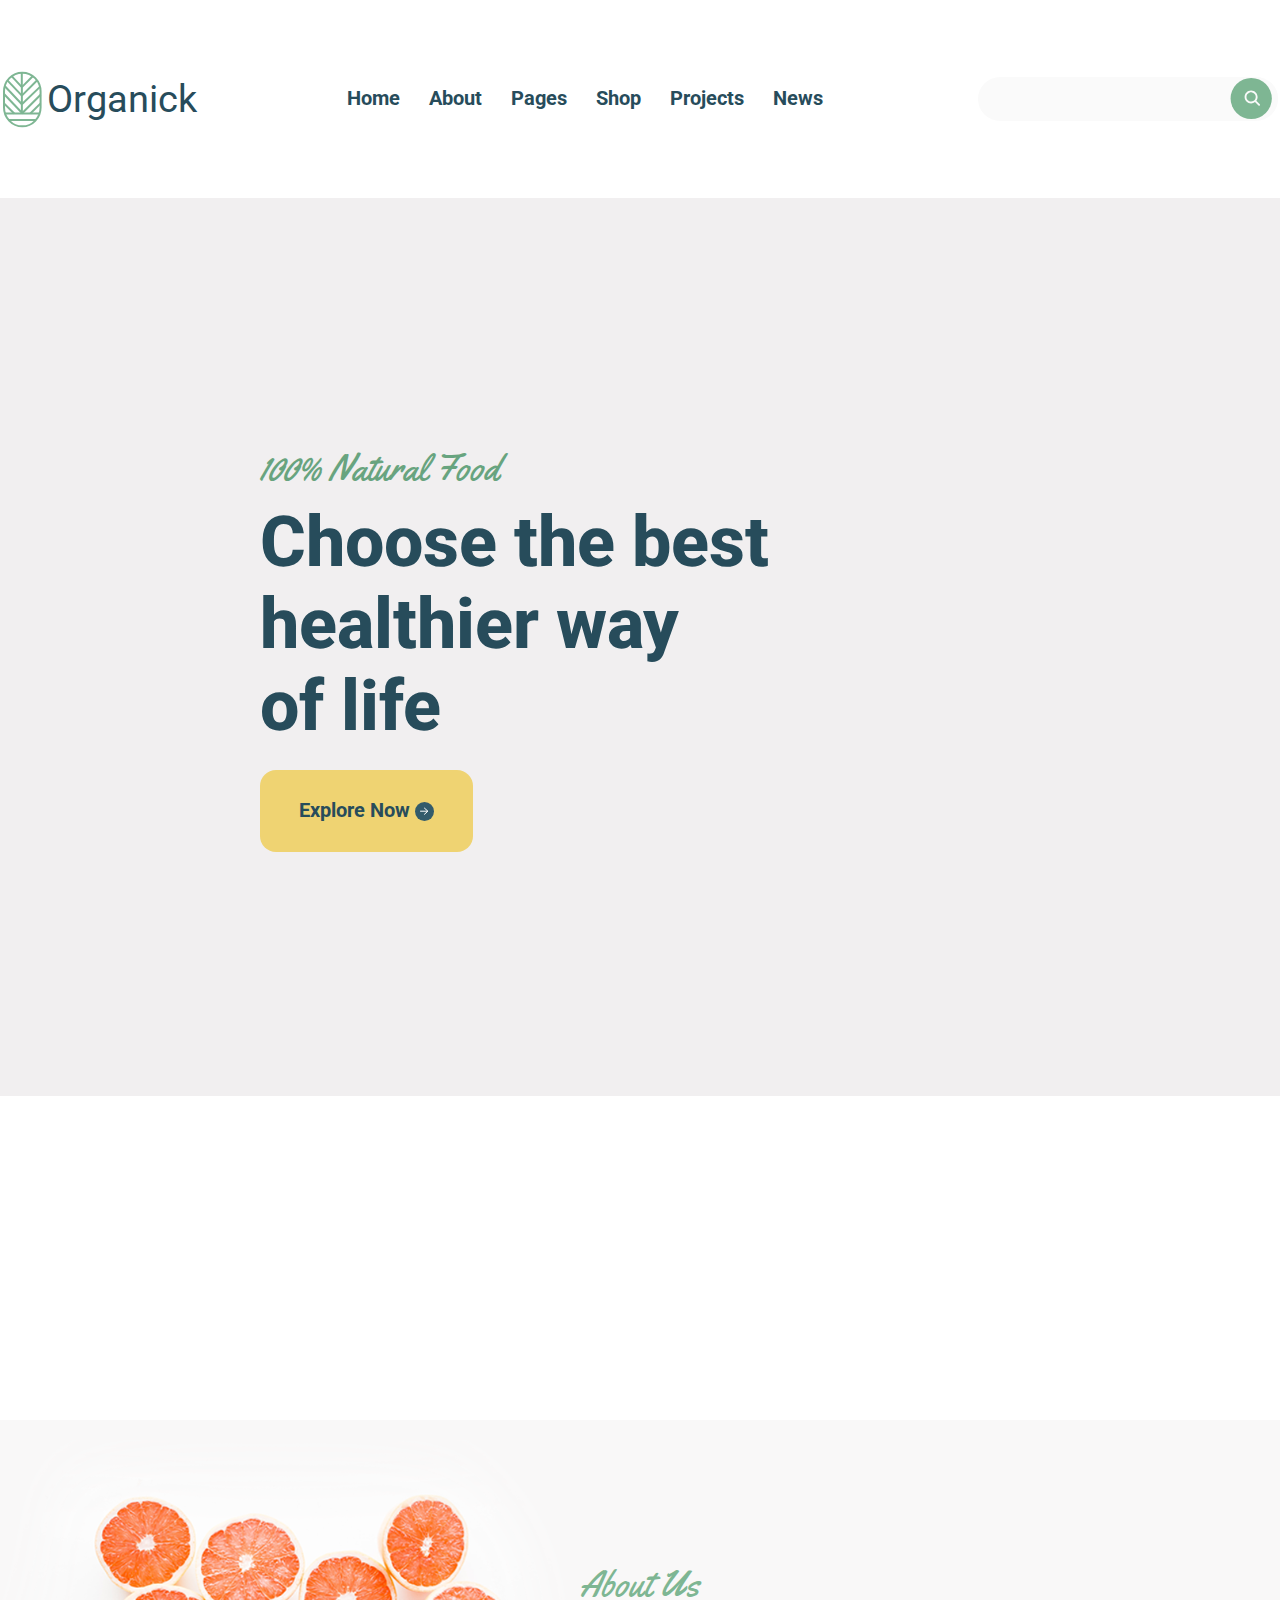
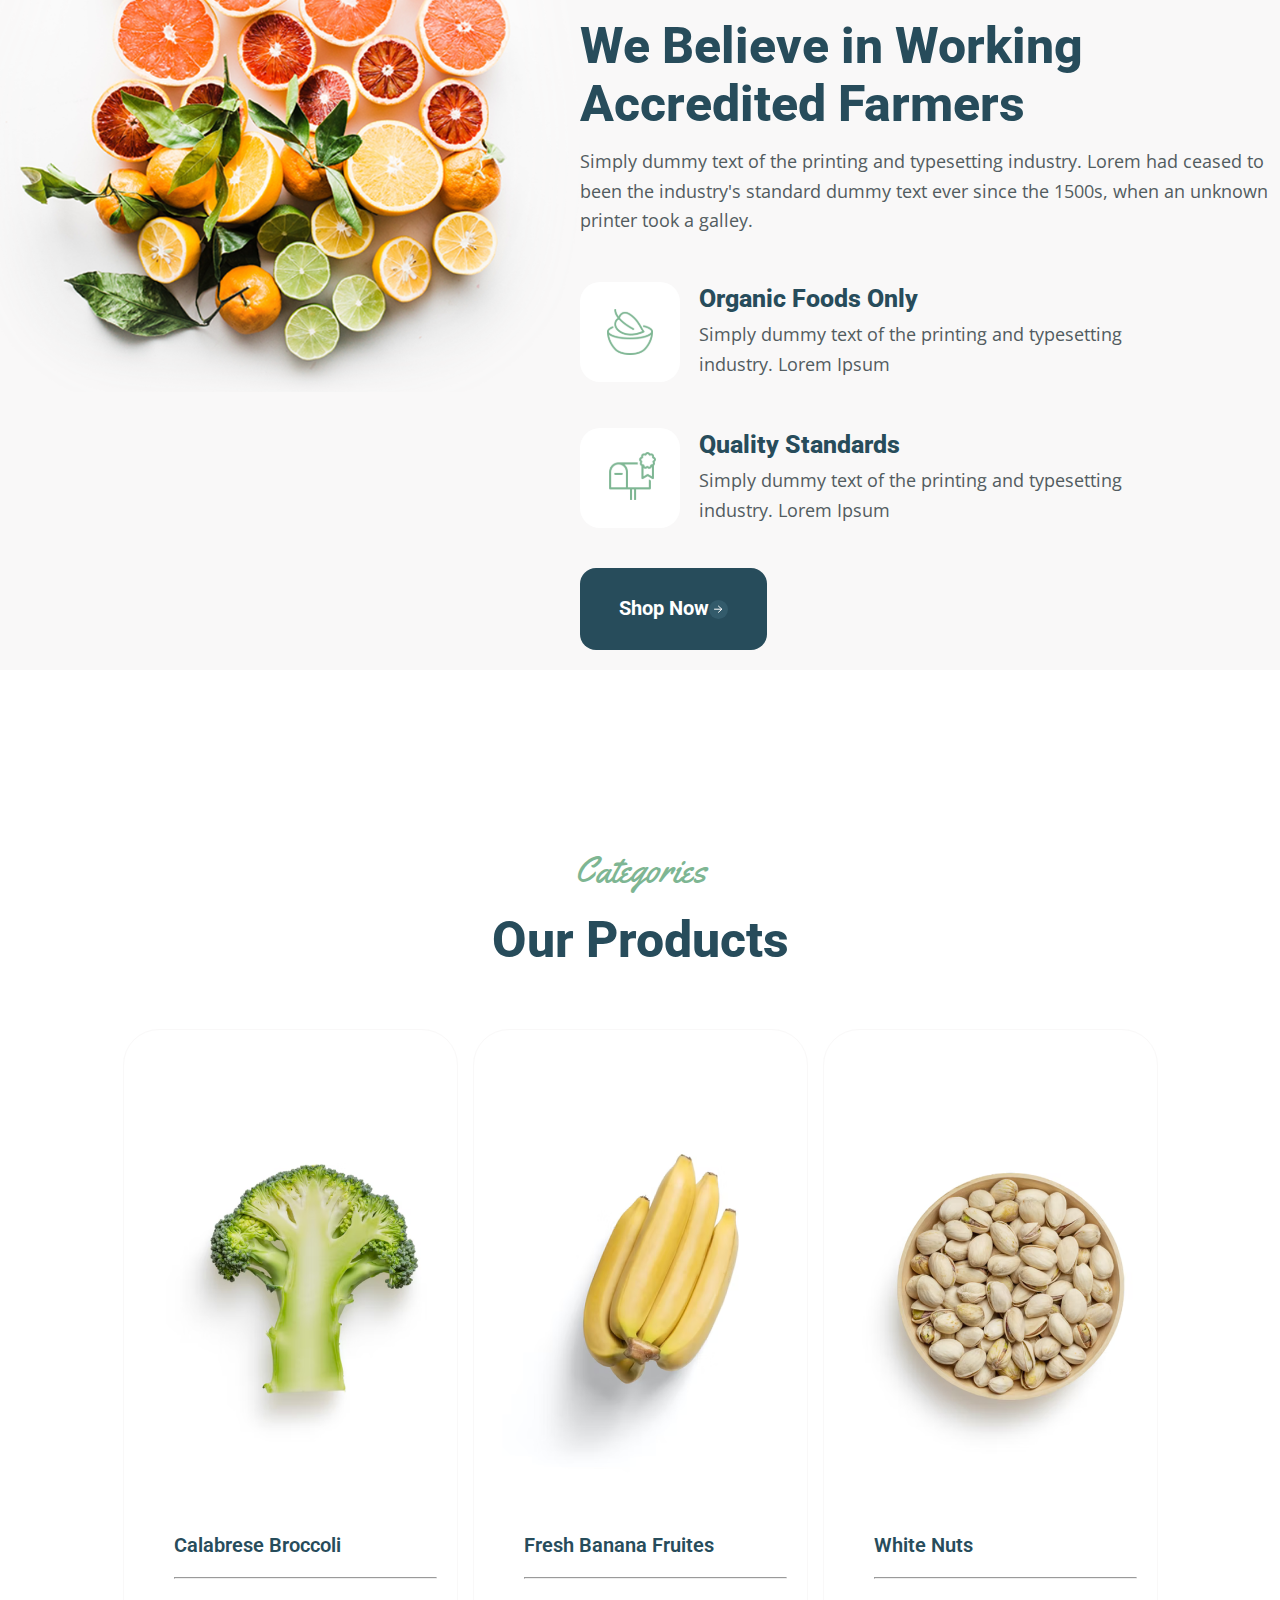
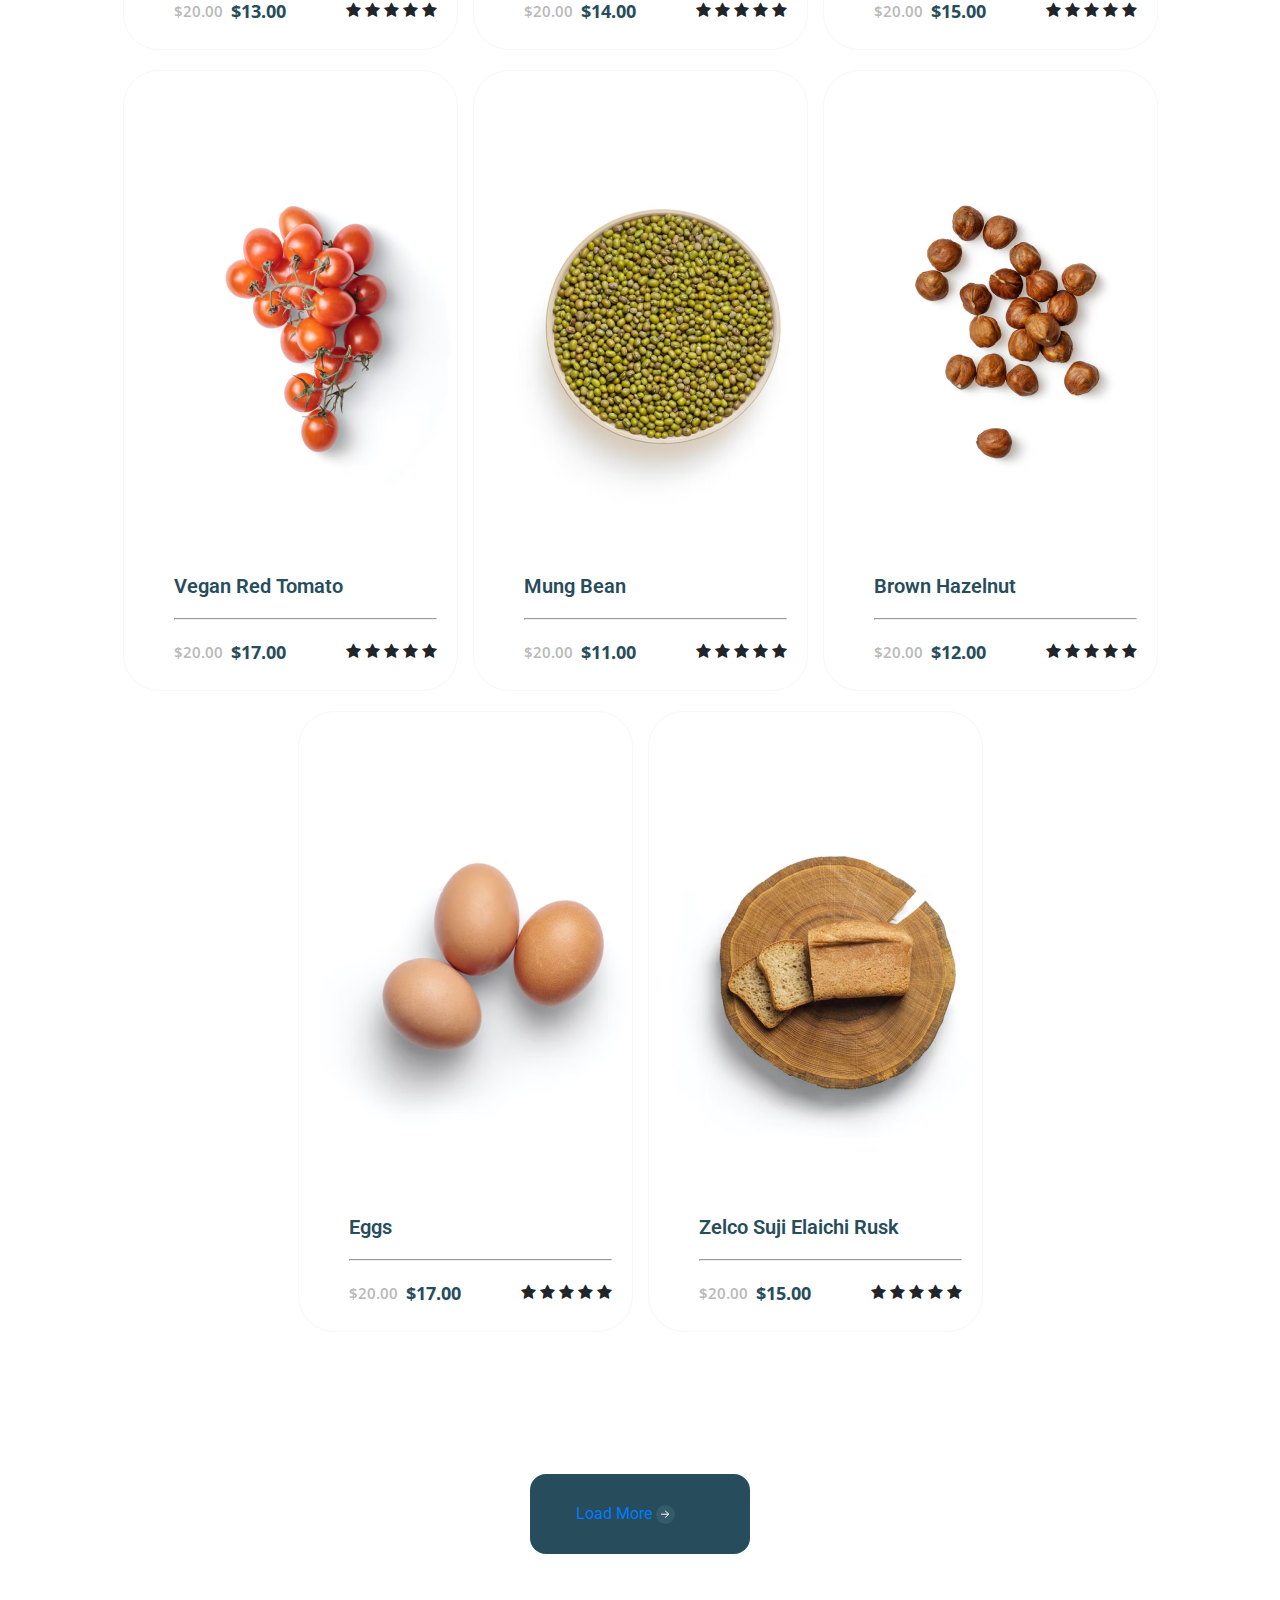
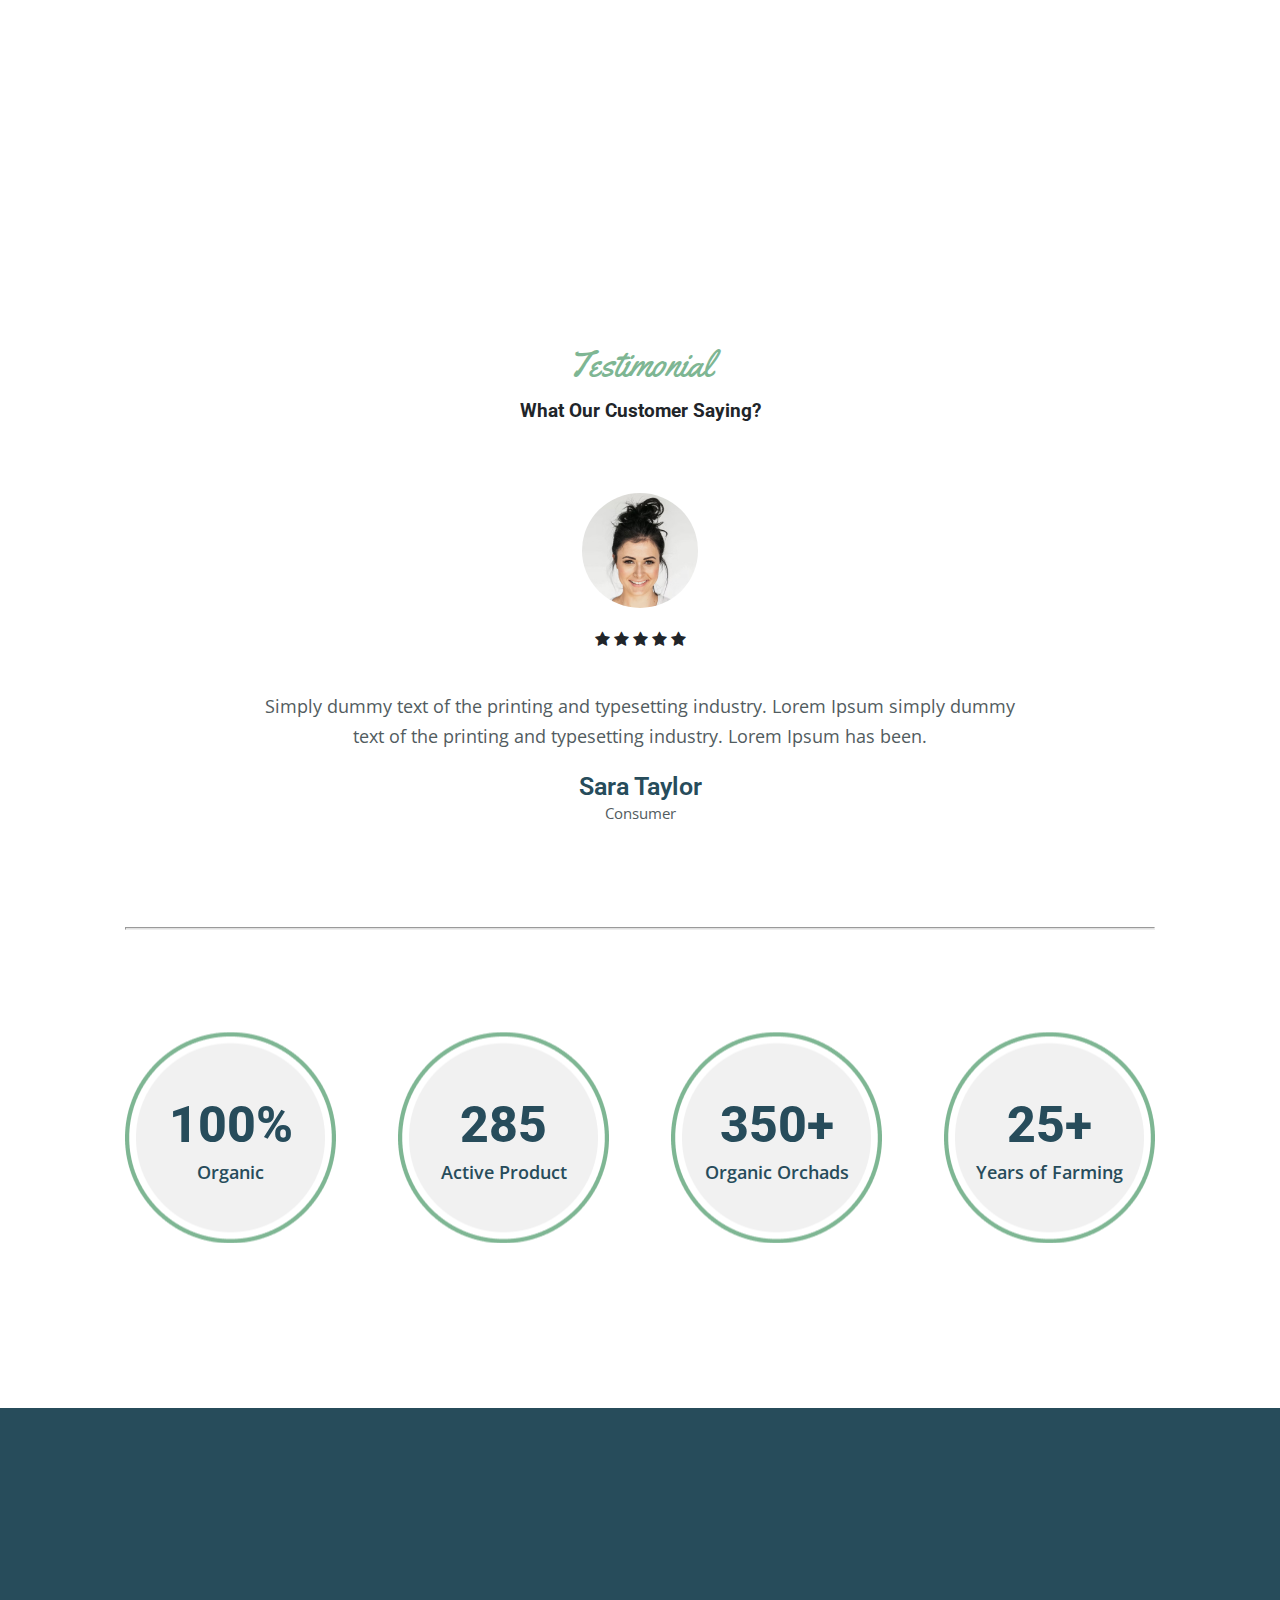
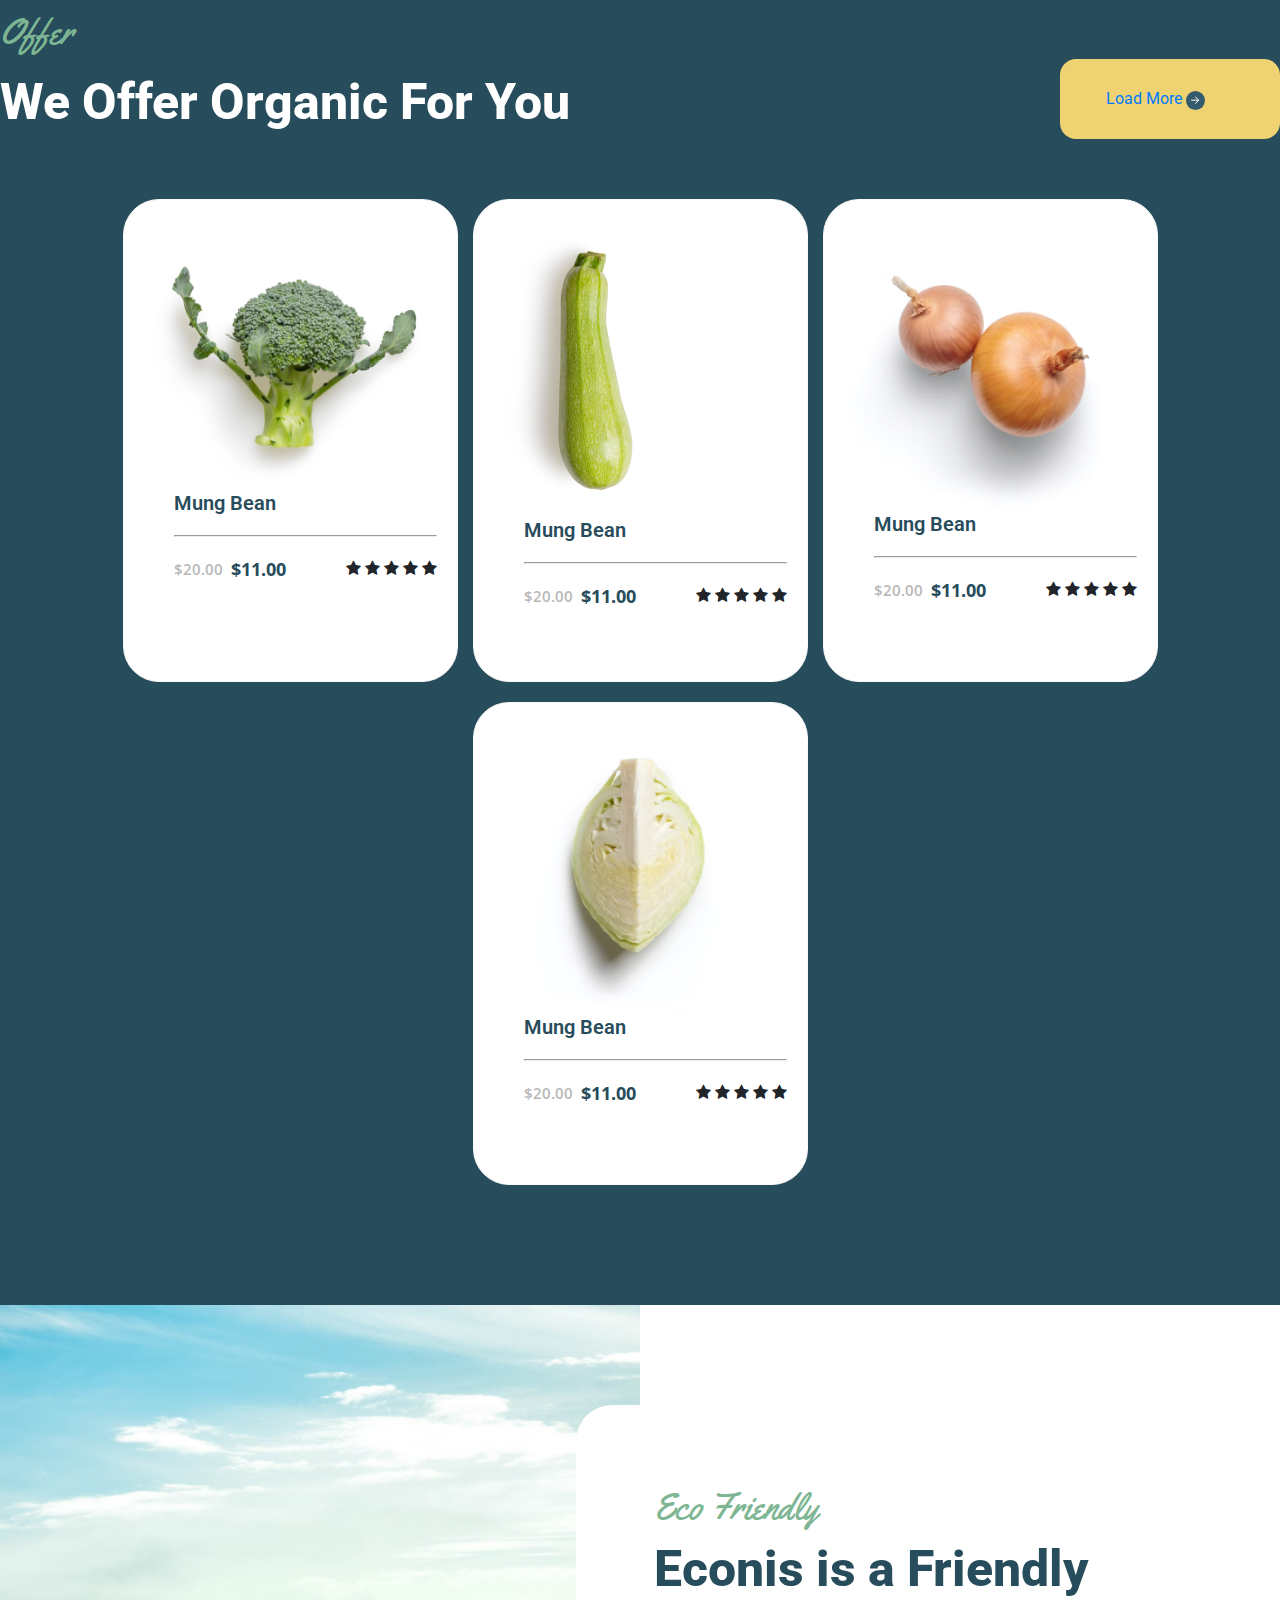
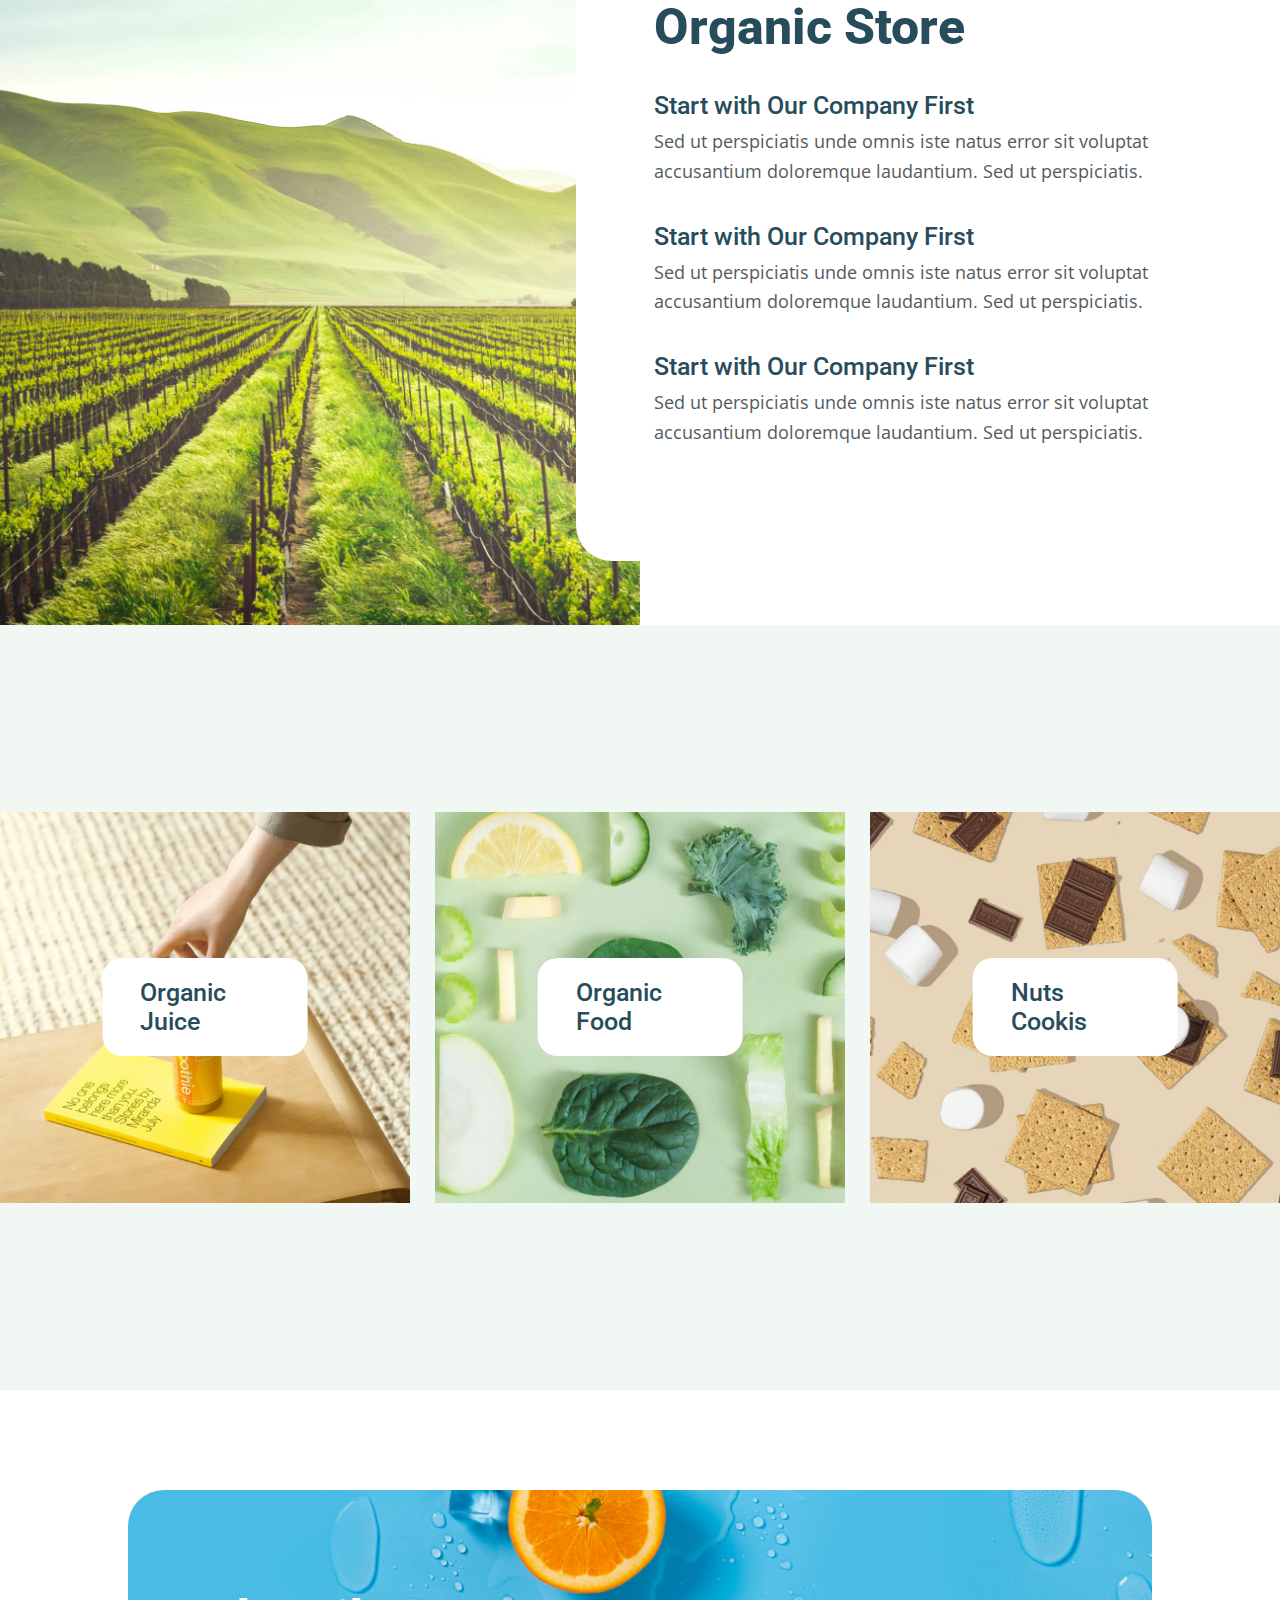
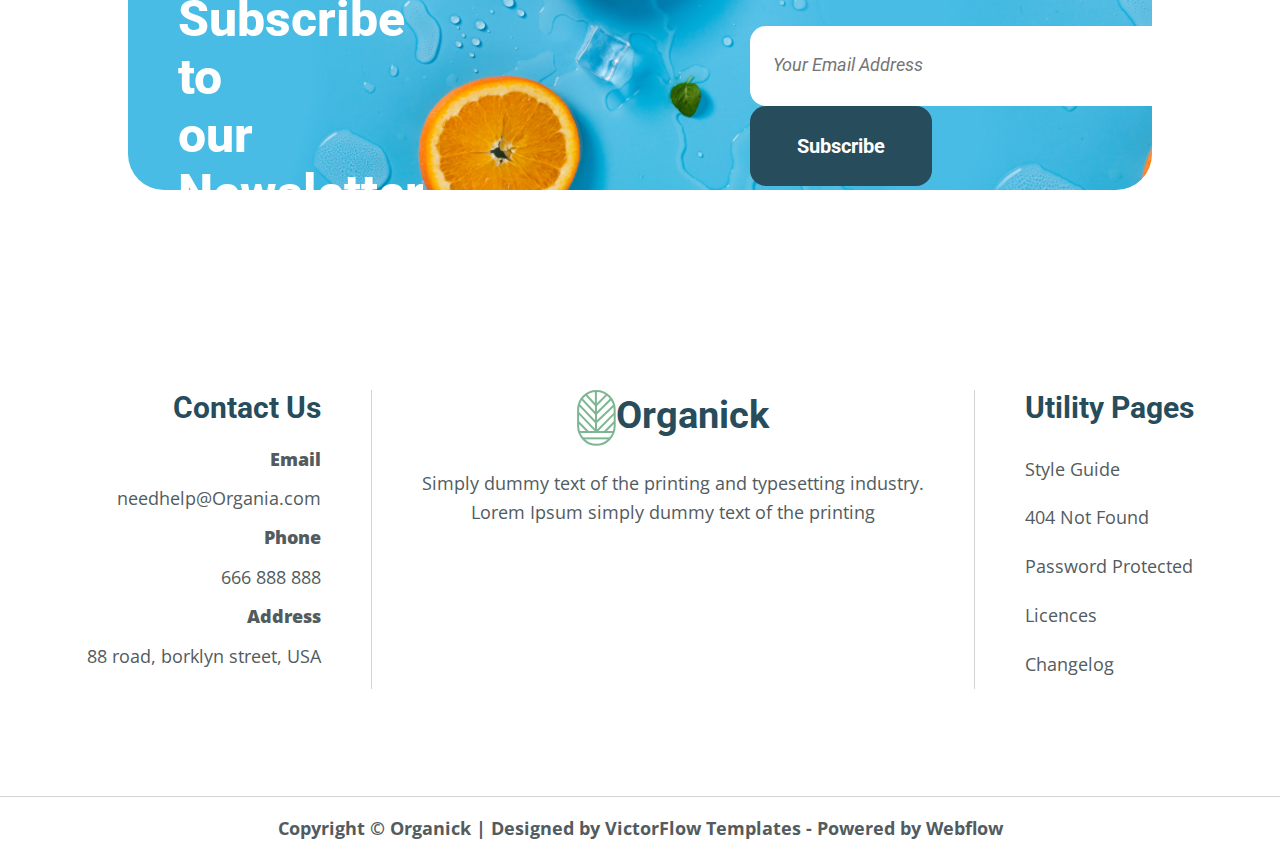
==== index.html @ 40930016 "Add files via upload" ====
<!DOCTYPE html>
<html lang="en">
<head>
    <meta charset="UTF-8">
    <meta http-equiv="X-UA-Compatible" content="IE=edge">
    <meta name="viewport" content="width=device-width, initial-scale=1.0">

    <link rel="preconnect" href="https://fonts.googleapis.com">
    <link rel="preconnect" href="https://fonts.gstatic.com" crossorigin>
    <link href="https://fonts.googleapis.com/css2?family=Roboto:wght@100;300;400;500;700;900&display=swap" rel="stylesheet">

    <link rel="preconnect" href="https://fonts.googleapis.com">
    <link rel="preconnect" href="https://fonts.gstatic.com" crossorigin>
    <link href="https://fonts.googleapis.com/css2?family=Yellowtail&display=swap" rel="stylesheet">

    <link rel="preconnect" href="https://fonts.googleapis.com">
    <link rel="preconnect" href="https://fonts.gstatic.com" crossorigin>
    <link href="https://fonts.googleapis.com/css2?family=Open+Sans:wght@300;400;500;600;700;800&display=swap" rel="stylesheet">

    <link rel="stylesheet" href="https://cdnjs.cloudflare.com/ajax/libs/font-awesome/4.7.0/css/font-awesome.min.css">

    <link rel="stylesheet" href="css/bootstrap-reboot.min.css">
    <link rel="stylesheet" href="css/slick.css">
    <link rel="stylesheet" href="css/style.css">
    <title>Organick</title>

</head>
<body>
    <div class="container">
        <div class="promo">
            <div class="promo_container">
                <div class="promo_logo"><img src="icons/Logo.svg" alt="logo"><span>Organick</span></div>
                <div class="promo_link">
                    <a href="">Home</a>
                    <a href="">About</a>
                    <a href="">Pages</a>
                    <a href="">Shop</a>
                    <a href="">Projects</a>
                    <a href="">News</a>
                </div>
                <div class="promo_shop">
                    <div class="search-container">
                        <input type="text" class="search-input" placeholder="">
                        <button type="submit" class="search-button"><img src="icons/Search Icon.svg" alt=""></button>
                    </div>
                </div>
            </div>
            
        </div>
    </div>

    <div class="food">
        <div class="food_container">
                <div class="food_header">100% Natural Food</div>
                <div class="food_subheader">Choose the best <br> healthier way <br> of life</div>
                <button class="food_btn"><a href="">Explore Now <img src="icons/Aerrow.svg" alt=""></a></button>
        </div>
    </div>

    <div class="offer-banner">
        <div class="offer-banner_container">
            <div><img src="img/1.svg" alt=""></div>
            <div><img src="img/2.svg" alt=""></div>
        </div>
    </div>

    <div class="about">
        <div class="about_container">
            <div class="about_img"><img src="img/Photo_4.svg" alt=""></div>
            <div class="about_text">
                <div class="about_header">About Us</div>
                <div class="about_subheader">We Believe in Working <br> Accredited Farmers</div>
                <div class="about_descr">Simply dummy text of the printing and typesetting industry. Lorem had ceased to been the industry's standard dummy text ever since the 1500s, when an unknown printer took a galley.</div>
                <div class="about_points">
                    <div class="about_points_icon">
                        <img src="icons/Vegan Food.svg" alt="">
                    </div>
                    <div>
                        <div class="about_points_header">Organic Foods Only</div>
                        <div class="about_points_subheader">Simply dummy text of the printing and typesetting <br> industry. Lorem Ipsum</div>
                    </div>
                </div>
                <div class="about_points">
                    <div class="about_points_icon">
                    <img src="icons/Mailbox Quality.svg" alt="">
                </div>
                <div>
                    <div class="about_points_header">Quality Standards</div>
                    <div class="about_points_subheader">Simply dummy text of the printing and typesetting <br> industry. Lorem Ipsum</div>
                </div>
                </div>
                <button class="about_btn"><a href="">Shop Now<img src="icons/Aerrow.svg" alt=""></a></button>
            </div>
        </div>
    </div>

    <section class="catalog">
        <div class="catalog_container">
            <h2 class="catalog__header">Categories</h2>
            <h3 class="catalog__subtitle">Our Products</h3>
            <div class="catalog__contents catalog__contents_active">
                <div class="catalog__item">
                    <div class="catalog__wrapper">
                        <div class="catalog__content catalog__content_active">
                            <img src="img/Photo_brocoli.png" alt="" class="catalog__img">
                            <div class="catalog__subheader">Calabrese Broccoli</div>
                        </div>
                    </div>
                    <hr>
                    <div class="catalog__footer">
                        <div class="catalog__prices">
                            <div class="catalog__old-price">$20.00</div>
                            <div class="catalog__price">$13.00</div>
                        </div>
                        <div>
                            <span class="fa fa-star checked"></span>
                            <span class="fa fa-star checked"></span>
                            <span class="fa fa-star checked"></span>
                            <span class="fa fa-star"></span>
                            <span class="fa fa-star"></span>
                        </div>
                    </div>
                </div>
                <div class="catalog__item">
                    <div class="catalog__wrapper">
                        <div class="catalog__content catalog__content_active">
                            <img src="img/Image_banana.png" alt="" class="catalog__img">
                            <div class="catalog__subheader">Fresh Banana Fruites</div>
                        </div>
                    </div>
                    <hr>
                    <div class="catalog__footer">
                        <div class="catalog__prices">
                            <div class="catalog__old-price">$20.00</div>
                            <div class="catalog__price">$14.00</div>
                        </div>
                        <div>
                            <span class="fa fa-star checked"></span>
                            <span class="fa fa-star checked"></span>
                            <span class="fa fa-star checked"></span>
                            <span class="fa fa-star"></span>
                            <span class="fa fa-star"></span>
                        </div>
                    </div>
                </div>
                <div class="catalog__item">
                    <div class="catalog__wrapper">
                        <div class="catalog__content catalog__content_active">
                            <img src="img/Image_fistacki.png" alt="" class="catalog__img">
                            <div class="catalog__subheader">White Nuts</div>
                        </div>
                    </div>
                    <hr>
                    <div class="catalog__footer">
                        <div class="catalog__prices">
                            <div class="catalog__old-price">$20.00</div>
                            <div class="catalog__price">$15.00</div>
                        </div>
                        <div>
                            <span class="fa fa-star checked"></span>
                            <span class="fa fa-star checked"></span>
                            <span class="fa fa-star checked"></span>
                            <span class="fa fa-star"></span>
                            <span class="fa fa-star"></span>
                        </div>
                    </div>
                </div>
                <div class="catalog__item">
                    <div class="catalog__wrapper">
                        <div class="catalog__content catalog__content_active">
                            <img src="img/Mask Group.png" alt="" class="catalog__img">
                            <div class="catalog__subheader">Vegan Red Tomato</div>
                        </div>
                    </div>
                    <hr>
                    <div class="catalog__footer">
                        <div class="catalog__prices">
                            <div class="catalog__old-price">$20.00</div>
                            <div class="catalog__price">$17.00</div>
                        </div>
                        <div>
                            <span class="fa fa-star checked"></span>
                            <span class="fa fa-star checked"></span>
                            <span class="fa fa-star checked"></span>
                            <span class="fa fa-star"></span>
                            <span class="fa fa-star"></span>
                        </div>
                    </div>
                </div>
                <div class="catalog__item">
                    <div class="catalog__wrapper">
                        <div class="catalog__content catalog__content_active">
                            <img src="img/Mask Group_2.png" alt="" class="catalog__img">
                            <div class="catalog__subheader">Mung Bean</div>
                        </div>
                    </div>
                    <hr>
                    <div class="catalog__footer">
                        <div class="catalog__prices">
                            <div class="catalog__old-price">$20.00</div>
                            <div class="catalog__price">$11.00</div>
                        </div>
                        <div>
                            <span class="fa fa-star checked"></span>
                            <span class="fa fa-star checked"></span>
                            <span class="fa fa-star checked"></span>
                            <span class="fa fa-star"></span>
                            <span class="fa fa-star"></span>
                        </div>
                    </div>
                </div>
                <div class="catalog__item">
                    <div class="catalog__wrapper">
                        <div class="catalog__content catalog__content_active">
                            <img src="img/Image_nuts.png" alt="" class="catalog__img">
                            <div class="catalog__subheader">Brown Hazelnut</div>
                        </div>
                    </div>
                    <hr>
                    <div class="catalog__footer">
                        <div class="catalog__prices">
                            <div class="catalog__old-price">$20.00</div>
                            <div class="catalog__price">$12.00</div>
                        </div>
                        <div>
                            <span class="fa fa-star checked"></span>
                            <span class="fa fa-star checked"></span>
                            <span class="fa fa-star checked"></span>
                            <span class="fa fa-star"></span>
                            <span class="fa fa-star"></span>
                        </div>
                    </div>
                </div>
                <div class="catalog__item">
                    <div class="catalog__wrapper">
                        <div class="catalog__content catalog__content_active">
                            <img src="img/Image_jaiza.png" alt="" class="catalog__img">
                            <div class="catalog__subheader">Eggs</div>
                        </div>
                    </div>
                    <hr>
                    <div class="catalog__footer">
                        <div class="catalog__prices">
                            <div class="catalog__old-price">$20.00</div>
                            <div class="catalog__price">$17.00</div>
                        </div>
                        <div>
                            <span class="fa fa-star checked"></span>
                            <span class="fa fa-star checked"></span>
                            <span class="fa fa-star checked"></span>
                            <span class="fa fa-star"></span>
                            <span class="fa fa-star"></span>
                        </div>
                    </div>
                </div>
                <div class="catalog__item">
                    <div class="catalog__wrapper">
                        <div class="catalog__content catalog__content_active">
                            <img src="img/Image_xlib.png" alt="" class="catalog__img">
                            <div class="catalog__subheader">Zelco Suji Elaichi Rusk</div>
                        </div>
                    </div>
                    <hr>
                    <div class="catalog__footer">
                        <div class="catalog__prices">
                            <div class="catalog__old-price">$20.00</div>
                            <div class="catalog__price">$15.00</div>
                        </div>
                        <div>
                            <span class="fa fa-star checked"></span>
                            <span class="fa fa-star checked"></span>
                            <span class="fa fa-star checked"></span>
                            <span class="fa fa-star"></span>
                            <span class="fa fa-star"></span>
                        </div>
                    </div>
                </div>
            </div>
        </div>
        <a class="catalog__btn" href="">Load More <img src="icons/Aerrow.svg" alt=""></a>
    </section>

    <section class="testimonial">
        <div class="testimonial_container">
            <div class="testimonial_wrapper">
                <h2 class="testimonial_header">Testimonial</h2>
                <h3 class="testimonial_subhader">What Our Customer Saying?</h3>
                <div class="testimonial_img"><img src="icons/Photo_1.png" alt=""></div>
                <span class="fa fa-star checked"></span>
                <span class="fa fa-star checked"></span>
                <span class="fa fa-star checked"></span>
                <span class="fa fa-star"></span>
                <span class="fa fa-star"></span>
                <div class="testimonial_descr">Simply dummy text of the printing and typesetting industry. Lorem Ipsum simply dummy text of the printing and typesetting industry. Lorem Ipsum has been.</div>
                <div class="testimonial_name">Sara Taylor</div>
                <div class="testimonial_position">Consumer</div>
            </div>
                <hr class="testimonial_hr">
                <div class="testimonial_chart">
                    <div class="testimonial_charts">
                        <div class="testimonial_charts_header">100%</div>
                        <div class="testimonial_charts_subheader">Organic</div>
                    </div>
                    <div class="testimonial_charts">
                        <div class="testimonial_charts_header">285</div>
                        <div class="testimonial_charts_subheader">Active Product</div>
                    </div>
                    <div class="testimonial_charts">
                        <div class="testimonial_charts_header">350+</div>
                        <div class="testimonial_charts_subheader">Organic Orchads</div>
                    </div>
                    <div class="testimonial_charts">
                        <div class="testimonial_charts_header">25+</div>
                        <div class="testimonial_charts_subheader">Years of Farming</div>
                    </div>
                </div>
        </div>
    </section>

    <section class="offer">
        <div class="offer_container">
            <div class="offer_container_sss">
                <div>
                    <h2 class="offer__header">Offer</h2>
                    <h3 class="offer__subtitle">We Offer Organic For You</h3>
                </div>
               <div>
                <a class="offer__btn" href="">Load More <img src="icons/Aerrow.svg" alt=""></a>
               </div>
            </div>
            <div class="offer__contents offer__contents_active">
                <div class="offer__item">
                    <div class="offer__wrapper">
                        <div class="offer__content offer__content_active">
                            <img src="img/Photo_capusta.png" alt="" class="offer__img">
                            <div class="offer__subheader">Mung Bean</div>
                        </div>
                    </div>
                    <hr>
                    <div class="offer__footer">
                        <div class="offer__prices">
                            <div class="offer__old-price">$20.00</div>
                            <div class="offer__price">$11.00</div>
                        </div>
                        <div>
                            <span class="fa fa-star checked"></span>
                            <span class="fa fa-star checked"></span>
                            <span class="fa fa-star checked"></span>
                            <span class="fa fa-star"></span>
                            <span class="fa fa-star"></span>
                        </div>
                    </div>
                </div>
                <div class="offer__item">
                    <div class="offer__wrapper">
                        <div class="offer__content offer__content_active">
                            <img src="img/Photo_cabazoc.png" alt="" class="offer__img">
                            <div class="offer__subheader">Mung Bean</div>
                        </div>
                    </div>
                    <hr>
                    <div class="offer__footer">
                        <div class="offer__prices">
                            <div class="offer__old-price">$20.00</div>
                            <div class="offer__price">$11.00</div>
                        </div>
                        <div>
                            <span class="fa fa-star checked"></span>
                            <span class="fa fa-star checked"></span>
                            <span class="fa fa-star checked"></span>
                            <span class="fa fa-star"></span>
                            <span class="fa fa-star"></span>
                        </div>
                    </div>
                </div>
                <div class="offer__item">
                    <div class="offer__wrapper">
                        <div class="offer__content offer__content_active">
                            <img src="img/Photo_sibula.png" alt="" class="offer__img">
                            <div class="offer__subheader">Mung Bean</div>
                        </div>
                    </div>
                    <hr>
                    <div class="offer__footer">
                        <div class="offer__prices">
                            <div class="offer__old-price">$20.00</div>
                            <div class="offer__price">$11.00</div>
                        </div>
                        <div>
                            <span class="fa fa-star checked"></span>
                            <span class="fa fa-star checked"></span>
                            <span class="fa fa-star checked"></span>
                            <span class="fa fa-star"></span>
                            <span class="fa fa-star"></span>
                        </div>
                    </div>
                </div>
                <div class="offer__item">
                    <div class="offer__wrapper">
                        <div class="offer__content offer__content_active">
                            <img src="img/Photo_capusta_2.png" alt="" class="offer__img">
                            <div class="offer__subheader">Mung Bean</div>
                        </div>
                    </div>
                    <hr>
                    <div class="offer__footer">
                        <div class="offer__prices">
                            <div class="offer__old-price">$20.00</div>
                            <div class="offer__price">$11.00</div>
                        </div>
                        <div>
                            <span class="fa fa-star checked"></span>
                            <span class="fa fa-star checked"></span>
                            <span class="fa fa-star checked"></span>
                            <span class="fa fa-star"></span>
                            <span class="fa fa-star"></span>
                        </div>
                    </div>
                </div>
            </div>
        </div>
    </section>

    <section class="eco">
        <div class="eco_container">
            <div class="eco_img">
                
            </div>
            <div class="eco_text">
                <div class="eco_texts">
                    <div class="eco_title">Eco Friendly</div>
                    <div class="eco_subtitle">Econis is a Friendly <br> Organic Store</div>
                    <div class="eco_header">Start with Our Company First</div>
                    <div class="eco_descr">Sed ut perspiciatis unde omnis iste natus error sit voluptat accusantium doloremque laudantium. Sed ut perspiciatis.</div>
                    <div class="eco_header">Start with Our Company First</div>
                    <div class="eco_descr">Sed ut perspiciatis unde omnis iste natus error sit voluptat accusantium doloremque laudantium. Sed ut perspiciatis.</div>
                    <div class="eco_header">Start with Our Company First</div>
                    <div class="eco_descr">Sed ut perspiciatis unde omnis iste natus error sit voluptat accusantium doloremque laudantium. Sed ut perspiciatis.</div>
                </div>
            </div>
        </div>
    </section>

    <section class="gallery">
        <div class="gallery_container">
            <div class="gallery_deck">
                <div class="gallery_card">
                  <img class="gallery_img" src="img/Photo_11.jpg" alt="Card image cap">
                  <div class="gallery_body">
                    <div class="gallery_btn"><a href="">Organic Juice</a></div>
                  </div>
                </div>
                <div class="gallery_card">
                  <img class="gallery_img" src="img/Photo_12.jpg" alt="Card image cap">
                  <div class="gallery_body">
                    <div class="gallery_btn"><a href="">Organic Food</a></div>
                  </div>
                </div>
                <div class="gallery_card">
                  <img class="gallery_img" src="img/Photo_13.jpg" alt="Card image cap">
                  <div class="gallery_body">
                    <div class="gallery_btn"><a href="">Nuts Cookis</a></div>
                  </div>
                </div>
              </div>
        </div>
    </section>

    <section class="news">
        <div class="news_container">
            <div class="news_content">
                <div class="news_header">Subscribe to <br> our Newsletter</div>
                <div class="news_form">
                    <form action="ваш_серверний_скрипт.php" method="post">
                        <input class="news_form_txt" placeholder="Your Email Address" type="email" id="email" name="email" required>
                        <input class="news_form_btn" type="submit" value="Subscribe">
                    </form>
                </div>
            </div>
        </div>
    </section>

    <footer class="footer">
        <div class="footer_container">
                <div>
                    <li class="right">
                        <ul class="footer_contact">Contact Us</ul>
                        <ul class="footer_email">Email</ul>
                        <ul><a href="">needhelp@Organia.com</a></ul>
                        <ul class="footer_phone">Phone</ul>
                        <ul><a href="">666 888 888</a></ul>
                        <ul class="footer_address">Address</ul>
                        <ul><a href="">88 road, borklyn street, USA</a></ul>
                    </li>
                </div>
                <div class="vl"></div>
            <div class="footer_organick">
                <div class="footer_contact_logo"><img src="img/Logo_.svg" alt="">Organick</div>
                <div class="footer_contact_txt">Simply dummy text of the printing and typesetting industry. <br> Lorem Ipsum simply dummy text of the printing</div>
                <div class="footer_contact_link"></div>
            </div>
            <div class="vl"></div>
              <div>
                <li class="left">
                    <ul class="footer_pages">Utility Pages</ul>
                    <ul><a href="">Style Guide</a></ul>
                    <ul><a href="">404 Not Found</a></ul>
                    <ul><a href="">Password Protected</a></ul>
                    <ul><a href="">Licences</a></ul>
                    <ul><a href="">Changelog</a></ul>
                </li>
              </div>
            </div>
    </footer>
    <section class="copyright">
       <div class="copyright_text">Copyright © Organick | Designed by VictorFlow Templates - Powered by Webflow</div>
    </section>

    <script type="text/javascript" src=//code.jquery.com/jquery-1.11.0.min.js"></script>
    <script type="text/javascript" src="//code.jquery.com/jquery-migrate-1.2.1.min.js"></script>
    <script src="js/slick.min.js"></script>
    <script src="js/jquery.validate.min.js"></script>
    <script src="js/jquery.maskedinput.min.js"></script>
    <script src="js/script.js"></script>
</body>
</html>
---- css/style.css ----
.promo {
  display: flex;
  justify-content: center;
  align-items: center;
  margin: 69px 0 69px 0;
}
.promo span {
  color: #274C5B;
  font-size: 38px;
  margin-left: 5px;
}
.promo_container {
  max-width: 1600px;
  height: 60px;
  display: flex;
  justify-content: space-between;
  align-items: center;
}
.promo_logo {
  display: flex;
  margin-right: 150px;
}
.promo_link {
  margin-right: 130px;
}
.promo_link a {
  margin-right: 25px;
  color: #274C5B;
  font-family: "Roboto", sans-serif;
  font-size: 20px;
  font-style: normal;
  font-weight: 700;
  line-height: normal;
}

.search-container {
  position: relative;
  width: 300px;
}

.search-input {
  width: 100%;
  padding: 10px;
  border: none;
  background-color: #FAFAFA;
  border-radius: 36px;
}

.search-button {
  width: 18%;
  background-color: #FAFAFA;
  position: absolute;
  top: 0;
  right: 0;
  border: none;
  border-radius: 36px;
  cursor: pointer;
}
.search-button img {
  width: 100%;
}

.food {
  background: url("../img/image_7.png") center center/cover no-repeat;
  background-color: #F1EFF0;
  width: auto;
  height: 898px;
}
.food_header {
  color: #68A47F;
  font-family: "Yellowtail", cursive;
  font-size: 36px;
  font-style: normal;
  font-weight: 400;
  line-height: normal;
  margin-bottom: 8px;
}
.food_subheader {
  color: #274C5B;
  font-family: "Roboto", sans-serif;
  font-size: 70px;
  font-style: normal;
  font-weight: 800;
  line-height: normal;
  padding-bottom: 23px;
}
.food_btn {
  background-color: #EFD372;
  padding: 28px 39px;
  border-radius: 16px;
  border-style: none;
}
.food_btn a {
  color: #274C5B;
  font-family: "Roboto", sans-serif;
  font-size: 20px;
  font-style: normal;
  font-weight: 700;
  line-height: normal;
}
.food_container {
  padding: 246px 0 246px 260px;
}

.offer-banner {
  width: auto;
  height: auto;
}
.offer-banner_container {
  display: flex;
  justify-content: center;
  padding: 150px 0 150px 0;
}
.offer-banner_container div img {
  width: 100%;
  padding-right: 36px;
}

.about {
  background-color: #F9F8F8;
}
.about_img img {
  width: 100%;
}
.about_container {
  padding: 20px 0;
  display: flex;
  justify-content: center;
}
.about_text {
  display: block;
  max-width: 700px;
  height: auto;
}
.about_header {
  padding-top: 120px;
  color: #7EB693;
  font-family: "Yellowtail", cursive;
  font-size: 36px;
  font-style: normal;
  font-weight: 400;
  line-height: normal;
  padding-bottom: 8px;
}
.about_subheader {
  color: #274C5B;
  font-family: "Roboto", sans-serif;
  font-size: 50px;
  font-style: normal;
  font-weight: 800;
  line-height: normal;
  padding-bottom: 14px;
}
.about_descr {
  color: #525C60;
  font-family: "Open Sans", sans-serif;
  font-size: 18px;
  font-style: normal;
  font-weight: 400;
  line-height: 165.4%;
}
.about_points {
  padding: 46px 0 0 0;
  display: flex;
  align-items: center;
}
.about_points_icon {
  display: flex;
  justify-content: center;
  align-items: center;
  background-color: #fff;
  border-radius: 20px;
  width: 100px;
  height: 100px;
  margin-right: 19px;
}
.about_points_header {
  color: #274C5B;
  font-family: "Roboto", sans-serif;
  font-size: 25px;
  font-style: normal;
  font-weight: 800;
  line-height: normal;
  padding-bottom: 7px;
}
.about_points_subheader {
  color: #525C60;
  font-family: "Open Sans", sans-serif;
  font-size: 18px;
  font-style: normal;
  font-weight: 400;
  line-height: 165.4%;
}
.about_btn {
  margin-top: 40px;
  background-color: #274C5B;
  padding: 28px 39px;
  border-radius: 16px;
  border-style: none;
}
.about_btn a {
  color: #FFFFFF;
  font-family: "Roboto", sans-serif;
  font-size: 20px;
  font-style: normal;
  font-weight: 700;
  line-height: normal;
}

.catalog {
  padding-bottom: 100px;
}
.catalog_container {
  max-width: 1400px;
  margin: 0 auto;
}
.catalog__header {
  padding-top: 176px;
  color: #7EB693;
  font-family: "Yellowtail", cursive;
  font-size: 36px;
  font-style: normal;
  font-weight: 400;
  line-height: normal;
  text-align: center;
}
.catalog__subtitle {
  padding-top: 8px;
  color: #274C5B;
  text-align: center;
  font-family: "Roboto", sans-serif;
  font-size: 50px;
  font-style: normal;
  font-weight: 800;
  line-height: normal;
}
.catalog__contents {
  margin-top: 60px;
  display: none;
  justify-content: center;
  flex-wrap: wrap;
}
.catalog__contents_active {
  display: flex;
}
.catalog__item {
  width: 335px;
  min-height: 483px;
  border: 1px solid #F9F8F8;
  border-radius: 36px;
  padding: 20px 20px 26px 20px;
  overflow: hidden;
  margin: 0px 7.5px 0 7.5px;
  margin-bottom: 20px;
}
.catalog__img {
  max-width: 100%;
  display: block;
  margin: 0 auto;
}
.catalog__subheader {
  color: #274C5B;
  margin: 0 0 0 30px;
  font-family: "Roboto", sans-serif;
  font-size: 20px;
  font-style: normal;
  font-weight: 600;
  line-height: normal;
}
.catalog hr {
  margin: 0 0 0 30px;
  background: #DEDDDD;
  margin-top: 20px;
  margin-bottom: 20px;
}
.catalog__footer {
  margin: 0 0 0 30px;
  display: flex;
  justify-content: space-between;
  align-items: center;
}
.catalog__prices {
  display: flex;
  align-items: center;
}
.catalog__old-price {
  color: #B8B8B8;
  text-align: center;
  font-family: "Open Sans", sans-serif;
  font-size: 15px;
  font-style: normal;
  font-weight: 600;
  line-height: normal;
  padding-right: 8px;
}
.catalog__price {
  color: #274C5B;
  text-align: center;
  font-family: "Open Sans", sans-serif;
  font-size: 18px;
  font-style: normal;
  font-weight: 700;
  line-height: normal;
}
.catalog__btn {
  width: 220px;
  height: 80px;
  border-radius: 16px;
  background: #274C5B;
  padding: 28px 49px 28px 46px;
  display: block;
  margin: 122px auto;
}
.catalog__wrapper {
  display: flex;
  width: calc(200% + 40px);
}

.testimonial {
  background: url("../img/image_8.png") center center/cover no-repeat;
}
.testimonial_container {
  max-width: 1030px;
  text-align: center;
  display: block;
  margin: 0 auto;
}
.testimonial_wrapper {
  text-align: center;
  max-width: 780px;
  display: block;
  margin: 0 auto;
}
.testimonial_header {
  padding-top: 164px;
  color: #7EB693;
  font-family: "Yellowtail", cursive;
  font-size: 36px;
  font-style: normal;
  font-weight: 400;
  line-height: normal;
}
.testimonial_subheader {
  padding-top: 8px;
  color: #274C5B;
  text-align: center;
  font-family: "Roboto", sans-serif;
  font-size: 50px;
  font-style: normal;
  font-weight: 800;
  line-height: normal;
}
.testimonial_img {
  padding-top: 60px;
  padding-bottom: 20px;
}
.testimonial_img img {
  border-radius: 100%;
}
.testimonial_descr {
  padding-top: 40px;
  color: #525C60;
  text-align: center;
  font-family: "Open Sans", sans-serif;
  font-size: 18px;
  font-style: normal;
  font-weight: 400;
  line-height: 165.4%;
}
.testimonial_name {
  padding-top: 20px;
  color: #274C5B;
  font-family: "Roboto", sans-serif;
  font-size: 25px;
  font-style: normal;
  font-weight: 600;
  line-height: normal;
}
.testimonial_position {
  color: #525C60;
  font-family: "Open Sans", sans-serif;
  font-size: 15px;
  font-style: normal;
  font-weight: 400;
  line-height: 165.4%;
}
.testimonial_hr {
  margin: 102px 0 102px 0;
  height: 1px;
  background: #E0E0E0;
}
.testimonial_chart {
  display: flex;
  justify-content: space-between;
}
.testimonial_charts {
  width: 211px;
  height: 211px;
  background: url("../icons/Chart.png") center center/cover no-repeat;
  margin-bottom: 165px;
}
.testimonial_charts_header {
  padding-top: 64px;
  color: #274C5B;
  text-align: center;
  font-family: "Roboto", sans-serif;
  font-size: 50px;
  font-style: normal;
  font-weight: 800;
  line-height: normal;
}
.testimonial_charts_subheader {
  padding-top: 4px;
  color: #274C5B;
  text-align: center;
  font-family: "Open Sans", sans-serif;
  font-size: 18px;
  font-style: normal;
  font-weight: 600;
  line-height: 165.4%;
}

.offer {
  background-color: #274C5B;
  padding-bottom: 100px;
}
.offer_container {
  max-width: 1400px;
  margin: 0 auto;
}
.offer_container_sss {
  display: flex;
  justify-content: space-between;
  align-items: flex-end;
  padding-top: 200px;
}
.offer__header {
  color: #7EB693;
  font-family: "Yellowtail", cursive;
  font-size: 36px;
  font-style: normal;
  font-weight: 400;
  line-height: normal;
}
.offer__subtitle {
  padding-top: 8px;
  color: #fff;
  text-align: center;
  font-family: "Roboto", sans-serif;
  font-size: 50px;
  font-style: normal;
  font-weight: 800;
  line-height: normal;
}
.offer__contents {
  margin-top: 60px;
  display: none;
  justify-content: center;
  flex-wrap: wrap;
}
.offer__contents_active {
  display: flex;
}
.offer__item {
  background-color: #fff;
  width: 335px;
  min-height: 483px;
  border: 1px solid #F9F8F8;
  border-radius: 36px;
  padding: 20px 20px 26px 20px;
  overflow: hidden;
  margin: 0px 7.5px 0 7.5px;
  margin-bottom: 20px;
}
.offer__img {
  max-width: 100%;
  display: block;
  margin: 0 auto;
}
.offer__subheader {
  color: #274C5B;
  margin: 0 0 0 30px;
  font-family: "Roboto", sans-serif;
  font-size: 20px;
  font-style: normal;
  font-weight: 600;
  line-height: normal;
}
.offer hr {
  margin: 0 0 0 30px;
  background: #DEDDDD;
  margin-top: 20px;
  margin-bottom: 20px;
}
.offer__footer {
  margin: 0 0 0 30px;
  display: flex;
  justify-content: space-between;
  align-items: center;
}
.offer__prices {
  display: flex;
  align-items: center;
}
.offer__old-price {
  color: #B8B8B8;
  text-align: center;
  font-family: "Open Sans", sans-serif;
  font-size: 15px;
  font-style: normal;
  font-weight: 600;
  line-height: normal;
  padding-right: 8px;
}
.offer__price {
  color: #274C5B;
  text-align: center;
  font-family: "Open Sans", sans-serif;
  font-size: 18px;
  font-style: normal;
  font-weight: 700;
  line-height: normal;
}
.offer__btn {
  width: 220px;
  height: 80px;
  border-radius: 16px;
  background: #EFD372;
  padding: 28px 49px 28px 46px;
  display: block;
}
.offer__wrapper {
  display: flex;
}

.eco_container {
  position: relative;
  width: auto;
  height: 920px;
  display: flex;
}
.eco_texts {
  top: 100px;
  left: 45%;
  position: absolute;
  background-color: #fff;
  width: auto;
  padding: 78px;
  border-radius: 36px;
}
.eco_img {
  height: auto;
  width: 50%;
  background: url("../img/Photo_10.jpg") center center/cover no-repeat;
}
.eco_title {
  padding-bottom: 8px;
  color: #7EB693;
  font-family: "Yellowtail", cursive;
  font-size: 36px;
  font-style: normal;
  font-weight: 400;
  line-height: normal;
}
.eco_subtitle {
  padding-bottom: 35px;
  color: #274C5B;
  font-family: "Roboto", sans-serif;
  font-size: 50px;
  font-style: normal;
  font-weight: 800;
  line-height: normal;
}
.eco_header {
  padding-bottom: 7px;
  color: #274C5B;
  font-family: "Roboto", sans-serif;
  font-size: 25px;
  font-style: normal;
  font-weight: 500;
  line-height: normal;
}
.eco_descr {
  color: #525C60;
  font-family: "Open Sans", sans-serif;
  font-size: 18px;
  font-style: normal;
  font-weight: 400;
  line-height: 165.4%;
  padding-bottom: 35px;
}

.gallery {
  width: auto;
  background: #F1F8F4;
}
.gallery_deck {
  padding: 187px 0 187px 0;
  display: flex;
  justify-content: space-between;
  position: relative;
}
.gallery_img {
  width: 100%;
  height: auto;
}
.gallery_card {
  width: 32%;
  position: relative;
}
.gallery_btn {
  display: flex;
  left: 50%;
  top: 50%;
  transform: translate(-50%, -50%);
  -ms-transform: translate(-50%, -50%);
  position: absolute;
}
.gallery_btn a {
  border-radius: 20px;
  background-color: #fff;
  padding: 20px 38px;
  color: #274C5B;
  font-family: "Roboto", sans-serif;
  font-size: 25px;
  font-style: normal;
  font-weight: 500;
  line-height: normal;
}

.news {
  margin: 100px auto;
  width: 80%;
  border-radius: 36px;
  height: 300px;
  padding: 100px 50px;
  background: url("../img/Photo_bc.jpg") center center/cover no-repeat;
}
.news_content {
  display: flex;
  justify-content: space-between;
  align-items: center;
}
.news_header {
  padding-right: 326px;
  color: #FFF;
  font-family: "Roboto", sans-serif;
  font-size: 50px;
  font-style: normal;
  font-weight: 800;
  line-height: normal;
}
.news_form {
  display: flex;
}
.news_form_txt {
  padding: 28px 174px 31px 23px;
  background-color: #fff;
  border-radius: 16px;
  color: #ABABAB;
  font-family: "Roboto", sans-serif;
  font-size: 18px;
  font-style: italic;
  font-weight: 400;
  line-height: normal;
  border: none;
}
.news_form_btn {
  background-color: #274C5B;
  border-radius: 16px;
  color: #FFF;
  font-family: "Roboto", sans-serif;
  font-size: 20px;
  font-style: normal;
  font-weight: 700;
  line-height: normal;
  padding: 28px 47px;
  border: none;
}

.footer {
  padding-top: 100px;
}
.footer_container {
  display: flex;
  justify-content: center;
  align-content: center;
}

.right {
  text-align: right;
  list-style: none;
}

.left {
  text-align: left;
  list-style: none;
}

li {
  list-style: none;
}

ul {
  padding: 0;
  margin: 0;
  list-style: none;
}
ul a {
  color: #525C60;
  font-family: Open Sans;
  font-size: 18px;
  font-style: normal;
  font-weight: 400;
  line-height: 272.9%;
}

.footer_contact {
  padding-bottom: 20px;
  color: #274C5B;
  font-family: Roboto;
  font-size: 30px;
  font-style: normal;
  font-weight: 700;
  line-height: normal;
}

.footer_email {
  color: #525C60;
  font-family: Open Sans;
  font-size: 18px;
  font-style: normal;
  font-weight: 800;
  line-height: 165%;
}

.footer_phone {
  color: #525C60;
  font-family: Open Sans;
  font-size: 18px;
  font-style: normal;
  font-weight: 800;
  line-height: 165%;
}

.footer_address {
  color: #525C60;
  font-family: Open Sans;
  font-size: 18px;
  font-style: normal;
  font-weight: 800;
  line-height: 165%;
}

.footer_pages {
  padding-bottom: 20px;
  color: #274C5B;
  font-family: Roboto;
  font-size: 30px;
  font-style: normal;
  font-weight: 700;
  line-height: normal;
}
.footer_pages_organick {
  text-align: center;
}

.footer_contact_logo {
  text-align: center;
  padding-bottom: 23px;
  color: #274C5B;
  font-family: Roboto;
  font-size: 38px;
  font-style: normal;
  font-weight: 700;
  line-height: normal;
}

.footer_contact_txt {
  color: #525C60;
  text-align: center;
  font-family: Open Sans;
  font-size: 18px;
  font-style: normal;
  font-weight: 400;
  line-height: 165.4%;
}

.vl {
  border-left: 1px solid #D4D4D4;
  max-height: 300px;
  margin: 0 50px;
}

.copyright {
  margin-top: 107px;
  border-top: 1px solid #D4D4D4;
  width: auto;
  height: auto;
}
.copyright_text {
  text-align: center;
  padding: 17px 0 17px 0;
  color: #525C60;
  font-family: Open Sans;
  font-size: 18px;
  font-style: normal;
  font-weight: 700;
  line-height: 165.4%;
}

@media (max-width: 1200px) {
  .promo {
    margin: 50px 0 50px 0;
  }
  .promo span {
    color: #274C5B;
    font-size: 30px;
    margin-left: 5px;
  }
  .promo_container {
    height: 60px;
  }
  .promo_logo {
    display: flex;
    margin-right: 100px;
  }
  .promo_link {
    margin-right: 50px;
  }
  .promo_link a {
    margin-right: 5px;
    color: #274C5B;
    font-family: "Roboto", sans-serif;
    font-size: 15px;
    font-style: normal;
    font-weight: 700;
    line-height: normal;
  }
  .search-container {
    position: relative;
    width: 200px;
  }
  .search-input {
    width: 100%;
    padding: 3px;
    border: none;
    background-color: #FAFAFA;
    border-radius: 36px;
  }
  .search-button {
    width: 18%;
    background-color: #FAFAFA;
    position: absolute;
    top: 0;
    right: 0;
    border: none;
    border-radius: 36px;
    cursor: pointer;
  }
  .search-button img {
    width: 100%;
  }
  .food {
    background: url("../img/image_7.png") center center/cover no-repeat;
    background-color: #F1EFF0;
    width: auto;
    height: 750px;
  }
  .food_header {
    color: #68A47F;
    font-family: "Yellowtail", cursive;
    font-size: 30px;
    font-style: normal;
    font-weight: 400;
    line-height: normal;
    margin-bottom: 8px;
  }
  .food_subheader {
    color: #274C5B;
    font-family: "Roboto", sans-serif;
    font-size: 60px;
    font-style: normal;
    font-weight: 800;
    line-height: normal;
    padding-bottom: 23px;
  }
  .food_btn {
    background-color: #EFD372;
    padding: 20px 30px;
    border-radius: 16px;
    border-style: none;
  }
  .food_btn a {
    color: #274C5B;
    font-family: "Roboto", sans-serif;
    font-size: 20px;
    font-style: normal;
    font-weight: 700;
    line-height: normal;
  }
  .food_container {
    padding: 200px 0 150px 100px;
  }
  .offer-banner {
    width: auto;
    height: auto;
  }
  .offer-banner_container {
    display: flex;
    justify-content: center;
    padding: 100px 0 100px 0;
  }
  .offer-banner_container div img {
    width: 100%;
    padding-right: 36px;
  }
  .about {
    background-color: #F9F8F8;
  }
  .about_img img {
    width: 100%;
  }
  .about_container {
    padding: 20px 0;
    display: flex;
    justify-content: center;
  }
  .about_text {
    display: block;
    max-width: 700px;
    height: auto;
  }
  .about_header {
    padding-top: 30px;
    color: #7EB693;
    font-family: "Yellowtail", cursive;
    font-size: 30px;
    font-style: normal;
    font-weight: 400;
    line-height: normal;
    padding-bottom: 8px;
  }
  .about_subheader {
    color: #274C5B;
    font-family: "Roboto", sans-serif;
    font-size: 40px;
    font-style: normal;
    font-weight: 800;
    line-height: normal;
    padding-bottom: 10px;
  }
  .about_descr {
    color: #525C60;
    font-family: "Open Sans", sans-serif;
    font-size: 15px;
    font-style: normal;
    font-weight: 400;
    line-height: 165.4%;
  }
  .about_points {
    padding: 25px 0 0 0;
    display: flex;
    align-items: center;
  }
  .about_points_icon {
    display: flex;
    justify-content: center;
    align-items: center;
    background-color: #fff;
    border-radius: 20px;
    width: 80px;
    height: 80px;
    margin-right: 15px;
  }
  .about_points_header {
    color: #274C5B;
    font-family: "Roboto", sans-serif;
    font-size: 20px;
    font-style: normal;
    font-weight: 800;
    line-height: normal;
    padding-bottom: 7px;
  }
  .about_points_subheader {
    color: #525C60;
    font-family: "Open Sans", sans-serif;
    font-size: 15px;
    font-style: normal;
    font-weight: 400;
    line-height: 165.4%;
  }
  .about_btn {
    margin-top: 10px;
    background-color: #274C5B;
    padding: 20px 30px;
    border-radius: 16px;
    border-style: none;
  }
  .about_btn a {
    color: #FFFFFF;
    font-family: "Roboto", sans-serif;
    font-size: 15px;
    font-style: normal;
    font-weight: 700;
    line-height: normal;
  }
  .catalog {
    padding-bottom: 50px;
  }
  .catalog_container {
    max-width: 1400px;
    margin: 0 auto;
  }
  .catalog__header {
    padding-top: 100px;
    color: #7EB693;
    font-family: "Yellowtail", cursive;
    font-size: 30px;
    font-style: normal;
    font-weight: 400;
    line-height: normal;
    text-align: center;
  }
  .catalog__subtitle {
    padding-top: 8px;
    color: #274C5B;
    text-align: center;
    font-family: "Roboto", sans-serif;
    font-size: 40px;
    font-style: normal;
    font-weight: 800;
    line-height: normal;
  }
  .catalog__contents {
    margin-top: 50px;
    display: none;
    justify-content: center;
    flex-wrap: wrap;
  }
  .catalog__contents_active {
    display: flex;
  }
  .catalog__item {
    width: 335px;
    min-height: 483px;
    border: 1px solid #F9F8F8;
    border-radius: 36px;
    padding: 20px 20px 26px 20px;
    overflow: hidden;
    margin: 0px 7.5px 0 7.5px;
    margin-bottom: 20px;
  }
  .catalog__img {
    max-width: 80%;
    display: block;
    margin: 0 auto;
  }
  .catalog__subheader {
    color: #274C5B;
    margin: 0 0 0 30px;
    font-family: "Roboto", sans-serif;
    font-size: 20px;
    font-style: normal;
    font-weight: 600;
    line-height: normal;
  }
  .catalog hr {
    margin: 0 0 0 30px;
    background: #DEDDDD;
    margin-top: 20px;
    margin-bottom: 20px;
  }
  .catalog__footer {
    margin: 0 0 0 30px;
    display: flex;
    justify-content: space-between;
    align-items: center;
  }
  .catalog__prices {
    display: flex;
    align-items: center;
  }
  .catalog__old-price {
    color: #B8B8B8;
    text-align: center;
    font-family: "Open Sans", sans-serif;
    font-size: 15px;
    font-style: normal;
    font-weight: 600;
    line-height: normal;
    padding-right: 8px;
  }
  .catalog__price {
    color: #274C5B;
    text-align: center;
    font-family: "Open Sans", sans-serif;
    font-size: 18px;
    font-style: normal;
    font-weight: 700;
    line-height: normal;
  }
  .catalog__btn {
    text-align: center;
    width: 180px;
    height: 60px;
    border-radius: 16px;
    background: #274C5B;
    padding: 17px 0px 0px 0px;
    display: block;
    margin: 40px auto;
  }
  .catalog__wrapper {
    display: flex;
    width: calc(100% + 0px);
  }
  .testimonial {
    background: url("../img/image_8.png") center center/cover no-repeat;
  }
  .testimonial_container {
    max-width: 1030px;
    text-align: center;
    display: block;
    margin: 0 auto;
  }
  .testimonial_wrapper {
    text-align: center;
    max-width: 780px;
    display: block;
    margin: 0 auto;
  }
  .testimonial_header {
    padding-top: 100px;
    font-size: 30px;
  }
  .testimonial_subheader {
    padding-top: 8px;
    font-size: 40px;
  }
  .testimonial_img {
    padding-top: 40px;
    padding-bottom: 20px;
  }
  .testimonial_img img {
    border-radius: 100%;
  }
  .testimonial_descr {
    padding-top: 30px;
    text-align: center;
    font-size: 15px;
  }
  .testimonial_name {
    padding-top: 20px;
    font-size: 25px;
  }
  .testimonial_position {
    font-family: "Open Sans", sans-serif;
    font-size: 15px;
  }
  .testimonial_hr {
    margin: 60px 0 60px 0;
    height: 1px;
    background: #E0E0E0;
    border: none;
  }
  .testimonial_chart {
    display: flex;
    justify-content: space-evenly;
  }
  .testimonial_charts {
    display: flex;
    flex-direction: column;
    width: 170px;
    height: 170px;
    margin-bottom: 100px;
  }
  .testimonial_charts_header {
    padding-top: 60px;
    text-align: center;
    font-size: 30px;
  }
  .testimonial_charts_subheader {
    padding-top: 4px;
    font-size: 15px;
  }
  .offer {
    background-color: #274C5B;
    padding-bottom: 100px;
  }
  .offer_container {
    max-width: 1400px;
    margin: 0 auto;
  }
  .offer_container_sss {
    display: flex;
    justify-content: space-around;
    align-items: flex-end;
    padding-top: 100px;
  }
  .offer__header {
    color: #7EB693;
    font-family: "Yellowtail", cursive;
    font-size: 30px;
    font-style: normal;
    font-weight: 400;
    line-height: normal;
  }
  .offer__subtitle {
    padding-top: 8px;
    color: #fff;
    text-align: center;
    font-family: "Roboto", sans-serif;
    font-size: 40px;
    font-style: normal;
    font-weight: 800;
    line-height: normal;
  }
  .offer__contents {
    margin-top: 60px;
    display: none;
    justify-content: center;
    flex-wrap: wrap;
  }
  .offer__contents_active {
    display: flex;
  }
  .offer__item {
    background-color: #fff;
    width: 335px;
    min-height: 400px;
    border: 1px solid #F9F8F8;
    border-radius: 36px;
    padding: 20px 20px 26px 20px;
    overflow: hidden;
    margin: 0px 7.5px 0 7.5px;
    margin-bottom: 20px;
  }
  .offer__img {
    max-width: 100%;
    display: block;
    margin: 0 auto;
  }
  .offer__subheader {
    color: #274C5B;
    margin: 0 0 0 30px;
    font-family: "Roboto", sans-serif;
    font-size: 20px;
    font-style: normal;
    font-weight: 600;
    line-height: normal;
  }
  .offer hr {
    margin: 0 0 0 30px;
    background: #DEDDDD;
    margin-top: 20px;
    margin-bottom: 20px;
  }
  .offer__footer {
    margin: 0 0 0 30px;
    display: flex;
    justify-content: space-between;
    align-items: center;
  }
  .offer__prices {
    display: flex;
    align-items: center;
  }
  .offer__old-price {
    color: #B8B8B8;
    text-align: center;
    font-family: "Open Sans", sans-serif;
    font-size: 15px;
    font-style: normal;
    font-weight: 600;
    line-height: normal;
    padding-right: 8px;
  }
  .offer__price {
    color: #274C5B;
    text-align: center;
    font-family: "Open Sans", sans-serif;
    font-size: 18px;
    font-style: normal;
    font-weight: 700;
    line-height: normal;
  }
  .offer__btn {
    text-align: center;
    width: 180px;
    height: 60px;
    border-radius: 16px;
    background: #EFD372;
    padding: 17px 0px 0px 0px;
    display: block;
  }
  .offer__wrapper {
    display: flex;
  }
  .eco_container {
    position: relative;
    width: auto;
    height: 920px;
    display: flex;
  }
  .eco_texts {
    top: 100px;
    left: 45%;
    position: absolute;
    background-color: #fff;
    width: auto;
    padding: 50px;
    border-radius: 36px;
  }
  .eco_img {
    height: auto;
    width: 50%;
    background: url("../img/Photo_10.jpg") center center/cover no-repeat;
  }
  .eco_title {
    padding-bottom: 8px;
    color: #7EB693;
    font-family: "Yellowtail", cursive;
    font-size: 30px;
    font-style: normal;
    font-weight: 400;
    line-height: normal;
  }
  .eco_subtitle {
    padding-bottom: 35px;
    color: #274C5B;
    font-family: "Roboto", sans-serif;
    font-size: 40px;
    font-style: normal;
    font-weight: 800;
    line-height: normal;
  }
  .eco_header {
    padding-bottom: 7px;
    color: #274C5B;
    font-family: "Roboto", sans-serif;
    font-size: 20px;
    font-style: normal;
    font-weight: 500;
    line-height: normal;
  }
  .eco_descr {
    color: #525C60;
    font-family: "Open Sans", sans-serif;
    font-size: 15px;
    font-style: normal;
    font-weight: 400;
    line-height: 165.4%;
    padding-bottom: 35px;
  }
  .gallery {
    width: auto;
    background: #F1F8F4;
  }
  .gallery_deck {
    padding: 100px 0 100px 0;
    display: flex;
    justify-content: space-between;
    position: relative;
  }
  .gallery_img {
    width: 100%;
    height: auto;
  }
  .gallery_card {
    width: 32%;
    position: relative;
  }
  .gallery_btn {
    display: flex;
    left: 50%;
    top: 50%;
    transform: translate(-50%, -50%);
    -ms-transform: translate(-50%, -50%);
    position: absolute;
  }
  .gallery_btn a {
    border-radius: 20px;
    background-color: #fff;
    padding: 15px 20px;
    color: #274C5B;
    font-family: "Roboto", sans-serif;
    font-size: 15px;
    font-style: normal;
    font-weight: 500;
    line-height: normal;
  }
  .news {
    margin: 100px auto;
    width: 80%;
    border-radius: 36px;
    height: 250px;
    padding: 85px 30px;
    background: url("../img/Photo_bc.jpg") center center/cover no-repeat;
  }
  .news_content {
    display: flex;
    justify-content: space-between;
    align-items: center;
  }
  .news_header {
    padding-right: 0px;
    color: #FFF;
    font-family: "Roboto", sans-serif;
    font-size: 30px;
    font-style: normal;
    font-weight: 800;
    line-height: normal;
  }
  .news_form {
    display: flex;
  }
  .news_form_txt {
    padding: 20px 100px 20px 20px;
    background-color: #fff;
    border-radius: 16px;
    color: #ABABAB;
    font-family: "Roboto", sans-serif;
    font-size: 15px;
    font-style: italic;
    font-weight: 400;
    line-height: normal;
    border: none;
  }
  .news_form_btn {
    background-color: #274C5B;
    border-radius: 16px;
    color: #FFF;
    font-family: "Roboto", sans-serif;
    font-size: 15px;
    font-style: normal;
    font-weight: 700;
    line-height: normal;
    padding: 20px 30px;
    border: none;
  }
  .footer {
    padding-top: 100px;
  }
  .footer_container {
    display: flex;
    justify-content: center;
    align-content: center;
  }
  ul {
    list-style: none;
  }
  li {
    list-style: none;
  }
  li_contact {
    color: #274C5B;
    font-family: Roboto;
    font-size: 20px;
    font-style: normal;
    font-weight: 700;
    line-height: normal;
  }
  li_email {
    color: #525C60;
    font-family: Open Sans;
    font-size: 18px;
    font-style: normal;
    font-weight: 400;
    line-height: 165%;
  }
  li_pages {
    color: #274C5B;
    font-family: Roboto;
    font-size: 30px;
    font-style: normal;
    font-weight: 700;
    line-height: normal;
  }
  li_organick {
    text-align: center;
  }
  .footer_contact_logo {
    text-align: center;
    padding-bottom: 20px;
    color: #274C5B;
    font-family: Roboto;
    font-size: 30px;
    font-style: normal;
    font-weight: 700;
    line-height: normal;
  }
  .footer_contact_txt {
    color: #525C60;
    text-align: center;
    font-family: Open Sans;
    font-size: 15px;
    font-style: normal;
    font-weight: 400;
    line-height: 165.4%;
  }
  .vl {
    border-left: 1px solid #D4D4D4;
    max-height: 300px;
    margin: 0 30px;
  }
  .copyright {
    margin-top: 107px;
    border-top: 1px solid #D4D4D4;
    width: auto;
    height: auto;
  }
  .copyright_text {
    text-align: center;
    padding: 17px 0 17px 0;
    text-align: center;
    padding: 17px 0 17px 0;
    color: #525C60;
    font-family: Open Sans;
    font-size: 15px;
    font-style: normal;
    font-weight: 700;
    line-height: 165.4%;
  }
}
@media (max-width: 991px) {
  .promo {
    display: flex;
    justify-content: center;
    align-items: center;
    margin: 30px 0 30px 0;
  }
  .promo span {
    color: #274C5B;
    font-size: 30px;
    margin-left: 5px;
  }
  .promo_container {
    max-width: 1600px;
    height: 60px;
    display: flex;
    justify-content: space-between;
    align-items: center;
  }
  .promo_logo {
    display: flex;
    margin-right: 50px;
  }
  .promo_link {
    margin-right: 10px;
  }
  .promo_link a {
    margin-right: 20px;
    color: #274C5B;
    font-family: "Roboto", sans-serif;
    font-size: 15px;
    font-style: normal;
    font-weight: 700;
    line-height: normal;
  }
  .food {
    background: url("../img/image_7.png") center center/cover no-repeat;
    background-color: #F1EFF0;
    width: auto;
    height: 750px;
  }
  .food_header {
    color: #68A47F;
    font-family: "Yellowtail", cursive;
    font-size: 20px;
    font-style: normal;
    font-weight: 400;
    line-height: normal;
    margin-bottom: 8px;
  }
  .food_subheader {
    color: #274C5B;
    font-family: "Roboto", sans-serif;
    font-size: 50px;
    font-style: normal;
    font-weight: 800;
    line-height: normal;
    padding-bottom: 20px;
  }
  .food_btn {
    background-color: #EFD372;
    padding: 15px 20px;
    border-radius: 16px;
    border-style: none;
  }
  .food_btn a {
    color: #274C5B;
    font-family: "Roboto", sans-serif;
    font-size: 15px;
    font-style: normal;
    font-weight: 700;
    line-height: normal;
  }
  .food_container {
    padding: 200px 0 150px 100px;
  }
  .about {
    background-color: #F9F8F8;
  }
  .about_img img {
    width: 100%;
  }
  .about_container {
    display: flex;
    justify-content: center;
  }
  .about_text {
    display: block;
    max-width: 700px;
    height: auto;
  }
  .about_header {
    padding-top: 20px;
    color: #7EB693;
    font-family: "Yellowtail", cursive;
    font-size: 20px;
    font-style: normal;
    font-weight: 400;
    line-height: normal;
    padding-bottom: 8px;
  }
  .about_subheader {
    color: #274C5B;
    font-family: "Roboto", sans-serif;
    font-size: 30px;
    font-style: normal;
    font-weight: 800;
    line-height: normal;
    padding-bottom: 10px;
  }
  .about_descr {
    color: #525C60;
    font-family: "Open Sans", sans-serif;
    font-size: 12px;
    font-style: normal;
    font-weight: 400;
    line-height: 165.4%;
  }
  .about_points {
    padding: 25px 0 0 0;
    display: flex;
    align-items: center;
  }
  .about_points_icon {
    display: flex;
    justify-content: center;
    align-items: center;
    background-color: #fff;
    border-radius: 20px;
    width: 60px;
    height: 60px;
    margin-right: 12px;
  }
  .about_points_header {
    color: #274C5B;
    font-family: "Roboto", sans-serif;
    font-size: 15px;
    font-style: normal;
    font-weight: 800;
    line-height: normal;
    padding-bottom: 7px;
  }
  .about_points_subheader {
    color: #525C60;
    font-family: "Open Sans", sans-serif;
    font-size: 12px;
    font-style: normal;
    font-weight: 400;
    line-height: 165.4%;
  }
  .about_btn {
    margin-top: 10px;
    background-color: #274C5B;
    padding: 15px 20px;
    border-radius: 16px;
    border-style: none;
  }
  .about_btn a {
    color: #FFFFFF;
    font-family: "Roboto", sans-serif;
    font-size: 12px;
    font-style: normal;
    font-weight: 700;
    line-height: normal;
  }
  .catalog {
    padding-bottom: 50px;
  }
  .catalog_container {
    max-width: 1400px;
    margin: 0 auto;
  }
  .catalog__header {
    padding-top: 70px;
    color: #7EB693;
    font-family: "Yellowtail", cursive;
    font-size: 20px;
    font-style: normal;
    font-weight: 400;
    line-height: normal;
    text-align: center;
  }
  .catalog__subtitle {
    padding-top: 8px;
    color: #274C5B;
    text-align: center;
    font-family: "Roboto", sans-serif;
    font-size: 30px;
    font-style: normal;
    font-weight: 800;
    line-height: normal;
  }
  .catalog__contents {
    margin-top: 30px;
    display: none;
    justify-content: center;
    flex-wrap: wrap;
  }
  .catalog__contents_active {
    display: flex;
  }
  .catalog__item {
    width: 300px;
    min-height: 380px;
    border: 1px solid #F9F8F8;
    border-radius: 36px;
    padding: 20px 20px 26px 20px;
    overflow: hidden;
    margin: 0px 7.5px 0 7.5px;
    margin-bottom: 20px;
  }
  .catalog__img {
    max-width: 60%;
    display: block;
    margin: 0 auto;
  }
  .catalog__subheader {
    color: #274C5B;
    margin: 0 0 0 30px;
    font-family: "Roboto", sans-serif;
    font-size: 15px;
    font-style: normal;
    font-weight: 600;
    line-height: normal;
  }
  .catalog hr {
    margin: 0 0 0 30px;
    background: #DEDDDD;
    margin-top: 20px;
    margin-bottom: 20px;
  }
  .catalog__footer {
    margin: 0 0 0 30px;
    display: flex;
    justify-content: space-between;
    align-items: center;
  }
  .catalog__prices {
    display: flex;
    align-items: center;
  }
  .catalog__old-price {
    color: #B8B8B8;
    text-align: center;
    font-family: "Open Sans", sans-serif;
    font-size: 13px;
    font-style: normal;
    font-weight: 600;
    line-height: normal;
    padding-right: 8px;
  }
  .catalog__price {
    color: #274C5B;
    text-align: center;
    font-family: "Open Sans", sans-serif;
    font-size: 15px;
    font-style: normal;
    font-weight: 700;
    line-height: normal;
  }
  .catalog__btn {
    text-align: center;
    width: 140px;
    height: 40px;
    border-radius: 16px;
    background: #274C5B;
    padding: 8px 0px 0px 0px;
    display: block;
    margin: 20px auto;
  }
  .catalog__wrapper {
    display: flex;
    width: calc(100% + 0px);
  }
  .testimonial {
    background: url("../img/image_8.png") center center/cover no-repeat;
  }
  .testimonial_container {
    max-width: 1030px;
    text-align: center;
    display: block;
    margin: 0 auto;
  }
  .testimonial_wrapper {
    text-align: center;
    max-width: 780px;
    display: block;
    margin: 0 auto;
  }
  .testimonial_header {
    padding-top: 70px;
    font-size: 20px;
  }
  .testimonial_subheader {
    padding-top: 8px;
    font-size: 30px;
  }
  .testimonial_img {
    padding-top: 30px;
    padding-bottom: 10px;
  }
  .testimonial_img img {
    border-radius: 100%;
  }
  .testimonial_descr {
    padding-top: 20px;
    text-align: center;
    font-size: 13px;
  }
  .testimonial_name {
    padding-top: 25px;
    font-size: 15px;
  }
  .testimonial_position {
    font-family: "Open Sans", sans-serif;
    font-size: 12px;
  }
  .testimonial_hr {
    margin: 60px 0 60px 0;
    height: 1px;
    background: #E0E0E0;
    border: none;
  }
  .testimonial_chart {
    display: flex;
    justify-content: space-evenly;
  }
  .testimonial_charts {
    display: flex;
    flex-direction: column;
    width: 130px;
    height: 130px;
    margin-bottom: 70px;
  }
  .testimonial_charts_header {
    padding-top: 40px;
    text-align: center;
    font-size: 20px;
  }
  .testimonial_charts_subheader {
    padding-top: 4px;
    font-size: 12px;
  }
  .offer {
    background-color: #274C5B;
    padding-bottom: 70px;
  }
  .offer_container {
    max-width: 1400px;
    margin: 0 auto;
  }
  .offer_container_sss {
    display: flex;
    justify-content: space-around;
    align-items: flex-end;
    padding-top: 70px;
  }
  .offer__header {
    color: #7EB693;
    font-family: "Yellowtail", cursive;
    font-size: 20px;
    font-style: normal;
    font-weight: 400;
    line-height: normal;
  }
  .offer__subtitle {
    padding-top: 8px;
    color: #fff;
    text-align: center;
    font-family: "Roboto", sans-serif;
    font-size: 30px;
    font-style: normal;
    font-weight: 800;
    line-height: normal;
  }
  .offer__contents {
    margin-top: 60px;
    display: none;
    justify-content: center;
    flex-wrap: wrap;
  }
  .offer__contents_active {
    display: flex;
  }
  .offer__item {
    background-color: #fff;
    width: 300px;
    min-height: 380px;
    border: 1px solid #F9F8F8;
    border-radius: 36px;
    padding: 20px 20px 26px 20px;
    overflow: hidden;
    margin: 0px 7.5px 0 7.5px;
    margin-bottom: 20px;
  }
  .offer__img {
    max-width: 80%;
    display: block;
    margin: 0 auto;
  }
  .offer__subheader {
    color: #274C5B;
    margin: 0 0 0 30px;
    font-family: "Roboto", sans-serif;
    font-size: 15px;
    font-style: normal;
    font-weight: 600;
    line-height: normal;
  }
  .offer hr {
    margin: 0 0 0 30px;
    background: #DEDDDD;
    margin-top: 20px;
    margin-bottom: 20px;
  }
  .offer__footer {
    margin: 0 0 0 30px;
    display: flex;
    justify-content: space-between;
    align-items: center;
  }
  .offer__prices {
    display: flex;
    align-items: center;
  }
  .offer__old-price {
    color: #B8B8B8;
    text-align: center;
    font-family: "Open Sans", sans-serif;
    font-size: 12px;
    font-style: normal;
    font-weight: 600;
    line-height: normal;
    padding-right: 8px;
  }
  .offer__price {
    color: #274C5B;
    text-align: center;
    font-family: "Open Sans", sans-serif;
    font-size: 15px;
    font-style: normal;
    font-weight: 700;
    line-height: normal;
  }
  .offer__btn {
    text-align: center;
    width: 140px;
    height: 40px;
    border-radius: 16px;
    background: #EFD372;
    padding: 8px 0px 0px 0px;
    display: block;
  }
  .offer__wrapper {
    display: flex;
  }
  .news {
    margin: 100px auto;
    width: 80%;
    border-radius: 36px;
    height: 200px;
    padding: 70px 30px;
    background: url("../img/Photo_bc.jpg") center center/cover no-repeat;
  }
  .news_content {
    display: flex;
    justify-content: space-between;
    align-items: center;
  }
  .news_header {
    padding-right: 0px;
    color: #FFF;
    font-family: "Roboto", sans-serif;
    font-size: 25px;
    font-style: normal;
    font-weight: 800;
    line-height: normal;
  }
  .news_form {
    display: flex;
  }
  .news_form_txt {
    padding: 20px 100px 20px 20px;
    background-color: #fff;
    border-radius: 16px;
    color: #ABABAB;
    font-family: "Roboto", sans-serif;
    font-size: 12px;
    font-style: italic;
    font-weight: 400;
    line-height: normal;
    border: none;
  }
  .news_form_btn {
    background-color: #274C5B;
    border-radius: 16px;
    color: #FFF;
    font-family: "Roboto", sans-serif;
    font-size: 12px;
    font-style: normal;
    font-weight: 700;
    line-height: normal;
    padding: 20px 30px;
    border: none;
  }
  .footer {
    padding-top: 70px;
  }
  .footer_container {
    display: flex;
    justify-content: center;
    align-content: center;
  }
  .right {
    text-align: right;
    list-style: none;
  }
  .left {
    text-align: left;
    list-style: none;
  }
  li {
    list-style: none;
  }
  ul {
    padding: 0;
    margin: 0;
    list-style: none;
  }
  ul a {
    color: #525C60;
    font-family: Open Sans;
    font-size: 12px;
    font-style: normal;
    font-weight: 400;
    line-height: 272.9%;
  }
  .footer_contact {
    padding-bottom: 10px;
    color: #274C5B;
    font-family: Roboto;
    font-size: 20px;
    font-style: normal;
    font-weight: 700;
    line-height: normal;
  }
  .footer_email {
    color: #525C60;
    font-family: Open Sans;
    font-size: 15px;
    font-style: normal;
    font-weight: 800;
    line-height: 165%;
  }
  .footer_phone {
    color: #525C60;
    font-family: Open Sans;
    font-size: 15px;
    font-style: normal;
    font-weight: 800;
    line-height: 165%;
  }
  .footer_address {
    color: #525C60;
    font-family: Open Sans;
    font-size: 15px;
    font-style: normal;
    font-weight: 800;
    line-height: 165%;
  }
  .footer_pages {
    padding-bottom: 0px;
    color: #274C5B;
    font-family: Roboto;
    font-size: 20px;
    font-style: normal;
    font-weight: 700;
    line-height: normal;
  }
  .footer_pages_organick {
    text-align: center;
  }
  .footer_contact_logo {
    text-align: center;
    padding-bottom: 20px;
    color: #274C5B;
    font-family: Roboto;
    font-size: 25px;
    font-style: normal;
    font-weight: 700;
    line-height: normal;
  }
  .footer_contact_txt {
    color: #525C60;
    text-align: center;
    font-family: Open Sans;
    font-size: 13px;
    font-style: normal;
    font-weight: 400;
    line-height: 165.4%;
  }
  .vl {
    border-left: 1px solid #D4D4D4;
    max-height: 300px;
    margin: 0 25px;
  }
  .copyright {
    margin-top: 80px;
    border-top: 1px solid #D4D4D4;
    width: auto;
    height: auto;
  }
  .copyright_text {
    text-align: center;
    padding: 13px 0 13px 0;
    color: #525C60;
    font-family: Open Sans;
    font-size: 12px;
    font-style: normal;
    font-weight: 700;
    line-height: 165.4%;
  }
}
@media (max-width: 767px) {
  .promo {
    display: flex;
    justify-content: center;
    align-items: center;
    margin: 20px 0 20px 0;
  }
  .promo span {
    display: flex;
    align-items: center;
    color: #274C5B;
    font-size: 18px;
    margin-left: 5px;
  }
  .promo_container {
    height: 60px;
    display: flex;
    justify-content: space-between;
    align-items: center;
  }
  .promo_logo {
    display: flex;
    margin-right: 20px;
  }
  .promo_logo img {
    width: 25px;
  }
  .promo_link {
    margin-right: 0px;
  }
  .promo_link a {
    margin-right: 10px;
    color: #274C5B;
    font-family: "Roboto", sans-serif;
    font-size: 12px;
    font-style: normal;
    font-weight: 700;
    line-height: normal;
  }
  .food {
    background: url("../img/image_7.png") center center/cover no-repeat;
    background-color: #F1EFF0;
    width: auto;
    height: 500px;
  }
  .food_header {
    color: #68A47F;
    font-family: "Yellowtail", cursive;
    font-size: 20px;
    font-style: normal;
    font-weight: 400;
    line-height: normal;
    margin-bottom: 8px;
  }
  .food_subheader {
    color: #274C5B;
    font-family: "Roboto", sans-serif;
    font-size: 35px;
    font-style: normal;
    font-weight: 800;
    line-height: normal;
    padding-bottom: 20px;
  }
  .food_btn {
    background-color: #EFD372;
    padding: 10px 15px;
    border-radius: 16px;
    border-style: none;
  }
  .food_btn a {
    color: #274C5B;
    font-family: "Roboto", sans-serif;
    font-size: 12px;
    font-style: normal;
    font-weight: 700;
    line-height: normal;
  }
  .food_container {
    padding: 140px 0 0px 40px;
  }
  .search-container {
    position: relative;
    width: 200px;
  }
  .search-input {
    width: 100%;
    padding: 3px;
    border: none;
    background-color: #FAFAFA;
    border-radius: 36px;
  }
  .search-button {
    width: 18%;
    background-color: #FAFAFA;
    position: absolute;
    top: 0;
    right: 0;
    border: none;
    border-radius: 36px;
    cursor: pointer;
  }
  .search-button img {
    width: 100%;
  }
  .offer-banner {
    width: auto;
    height: auto;
  }
  .offer-banner_container {
    display: flex;
    justify-content: center;
    padding: 50px 0 50px 0;
  }
  .offer-banner_container div img {
    width: 100%;
    padding-right: 36px;
  }
  .about {
    background-color: #F9F8F8;
  }
  .about_img img {
    width: 100%;
  }
  .about_container {
    display: flex;
    justify-content: center;
  }
  .about_text {
    display: block;
    width: 700px;
    height: 500px;
  }
  .about_header {
    padding-top: 15px;
    color: #7EB693;
    font-family: "Yellowtail", cursive;
    font-size: 15px;
    font-style: normal;
    font-weight: 400;
    line-height: normal;
    padding-bottom: 8px;
  }
  .about_subheader {
    color: #274C5B;
    font-family: "Roboto", sans-serif;
    font-size: 20px;
    font-style: normal;
    font-weight: 800;
    line-height: normal;
    padding-bottom: 10px;
  }
  .about_descr {
    color: #525C60;
    font-family: "Open Sans", sans-serif;
    font-size: 12px;
    font-style: normal;
    font-weight: 400;
    line-height: 165.4%;
  }
  .about_points {
    padding: 15px 0 0 0;
    display: flex;
    align-items: center;
  }
  .about_points_icon {
    display: flex;
    justify-content: center;
    align-items: center;
    background-color: #fff;
    border-radius: 20px;
    width: 50px;
    height: 50px;
    margin-right: 12px;
  }
  .about_points_header {
    color: #274C5B;
    font-family: "Roboto", sans-serif;
    font-size: 12px;
    font-style: normal;
    font-weight: 800;
    line-height: normal;
    padding-bottom: 7px;
  }
  .about_points_subheader {
    color: #525C60;
    font-family: "Open Sans", sans-serif;
    font-size: 10px;
    font-style: normal;
    font-weight: 400;
    line-height: 165.4%;
  }
  .about_btn {
    margin-top: 20px;
    background-color: #274C5B;
    padding: 10px 15px;
    border-radius: 16px;
    border-style: none;
  }
  .about_btn a {
    color: #FFFFFF;
    font-family: "Roboto", sans-serif;
    font-size: 10px;
    font-style: normal;
    font-weight: 700;
    line-height: normal;
  }
  .offer {
    background-color: #274C5B;
    padding-bottom: 50px;
  }
  .offer_container {
    max-width: 1400px;
    margin: 0 auto;
  }
  .offer_container_sss {
    display: flex;
    justify-content: space-around;
    align-items: flex-end;
    padding-top: 70px;
  }
  .offer__header {
    color: #7EB693;
    font-family: "Yellowtail", cursive;
    font-size: 18px;
    font-style: normal;
    font-weight: 400;
    line-height: normal;
  }
  .offer__subtitle {
    padding-top: 8px;
    color: #fff;
    text-align: center;
    font-family: "Roboto", sans-serif;
    font-size: 25px;
    font-style: normal;
    font-weight: 800;
    line-height: normal;
  }
  .offer__contents {
    margin-top: 60px;
    display: none;
    justify-content: center;
    flex-wrap: wrap;
  }
  .offer__contents_active {
    display: flex;
  }
  .offer__item {
    background-color: #fff;
    width: 270px;
    min-height: 320px;
    border: 1px solid #F9F8F8;
    border-radius: 36px;
    padding: 20px 20px 26px 20px;
    overflow: hidden;
    margin: 0px 7.5px 0 7.5px;
    margin-bottom: 20px;
  }
  .offer__img {
    max-width: 80%;
    display: block;
    margin: 0 auto;
  }
  .offer__subheader {
    color: #274C5B;
    margin: 0 0 0 30px;
    font-family: "Roboto", sans-serif;
    font-size: 13px;
    font-style: normal;
    font-weight: 600;
    line-height: normal;
  }
  .offer hr {
    margin: 0 0 0 20px;
    background: #DEDDDD;
    margin-top: 20px;
    margin-bottom: 20px;
  }
  .offer__footer {
    margin: 0 0 0 20px;
    display: flex;
    justify-content: space-between;
    align-items: center;
  }
  .offer__prices {
    display: flex;
    align-items: center;
  }
  .offer__old-price {
    color: #B8B8B8;
    text-align: center;
    font-family: "Open Sans", sans-serif;
    font-size: 10px;
    font-style: normal;
    font-weight: 600;
    line-height: normal;
    padding-right: 8px;
  }
  .offer__price {
    color: #274C5B;
    text-align: center;
    font-family: "Open Sans", sans-serif;
    font-size: 13px;
    font-style: normal;
    font-weight: 700;
    line-height: normal;
  }
  .offer__btn {
    text-align: center;
    width: 120px;
    height: 35px;
    border-radius: 16px;
    background: #EFD372;
    padding: 4px 0px 0px 0px;
    display: block;
  }
  .offer__wrapper {
    display: flex;
  }
  .eco_container {
    position: relative;
    width: auto;
    height: 700px;
    display: flex;
  }
  .eco_texts {
    top: 50px;
    left: 45%;
    position: absolute;
    background-color: #fff;
    width: auto;
    padding: 30px;
    border-radius: 36px;
  }
  .eco_img {
    height: auto;
    width: 50%;
    background: url("../img/Photo_10.jpg") center center/cover no-repeat;
  }
  .eco_title {
    padding-bottom: 8px;
    color: #7EB693;
    font-family: "Yellowtail", cursive;
    font-size: 20px;
    font-style: normal;
    font-weight: 400;
    line-height: normal;
  }
  .eco_subtitle {
    padding-bottom: 25px;
    color: #274C5B;
    font-family: "Roboto", sans-serif;
    font-size: 30px;
    font-style: normal;
    font-weight: 800;
    line-height: normal;
  }
  .eco_header {
    padding-bottom: 7px;
    color: #274C5B;
    font-family: "Roboto", sans-serif;
    font-size: 15px;
    font-style: normal;
    font-weight: 500;
    line-height: normal;
  }
  .eco_descr {
    color: #525C60;
    font-family: "Open Sans", sans-serif;
    font-size: 12px;
    font-style: normal;
    font-weight: 400;
    line-height: 165.4%;
    padding-bottom: 35px;
  }
  .news {
    margin: 70px auto;
    width: 80%;
    border-radius: 36px;
    height: 180px;
    padding: 70px 30px;
    background: url("../img/Photo_bc.jpg") center center/cover no-repeat;
  }
  .news_content {
    display: flex;
    justify-content: space-between;
    align-items: center;
  }
  .news_header {
    padding-right: 0px;
    color: #FFF;
    font-family: "Roboto", sans-serif;
    font-size: 15px;
    font-style: normal;
    font-weight: 800;
    line-height: normal;
  }
  .news_form {
    display: flex;
  }
  .news_form_txt {
    padding: 15px 60px 15px 20px;
    background-color: #fff;
    border-radius: 16px;
    color: #ABABAB;
    font-family: "Roboto", sans-serif;
    font-size: 10px;
    font-style: italic;
    font-weight: 400;
    line-height: normal;
    border: none;
  }
  .news_form_btn {
    background-color: #274C5B;
    border-radius: 16px;
    color: #FFF;
    font-family: "Roboto", sans-serif;
    font-size: 10px;
    font-style: normal;
    font-weight: 700;
    line-height: normal;
    padding: 15px 20px;
    border: none;
  }
  .footer {
    padding-top: 40px;
  }
  .footer_container {
    display: flex;
    justify-content: center;
    align-content: center;
  }
  .right {
    text-align: right;
    list-style: none;
  }
  .left {
    text-align: left;
    list-style: none;
  }
  li {
    list-style: none;
  }
  ul {
    padding: 0;
    margin: 0;
    list-style: none;
  }
  ul a {
    color: #525C60;
    font-family: Open Sans;
    font-size: 10px;
    font-style: normal;
    font-weight: 400;
    line-height: 272.9%;
  }
  .footer_contact {
    padding-bottom: 10px;
    color: #274C5B;
    font-family: Roboto;
    font-size: 15px;
    font-style: normal;
    font-weight: 700;
    line-height: normal;
  }
  .footer_email {
    color: #525C60;
    font-family: Open Sans;
    font-size: 12px;
    font-style: normal;
    font-weight: 800;
    line-height: 165%;
  }
  .footer_phone {
    color: #525C60;
    font-family: Open Sans;
    font-size: 12px;
    font-style: normal;
    font-weight: 800;
    line-height: 165%;
  }
  .footer_address {
    color: #525C60;
    font-family: Open Sans;
    font-size: 12px;
    font-style: normal;
    font-weight: 800;
    line-height: 165%;
  }
  .footer_pages {
    padding-bottom: 0px;
    color: #274C5B;
    font-family: Roboto;
    font-size: 15px;
    font-style: normal;
    font-weight: 700;
    line-height: normal;
  }
  .footer_pages_organick {
    text-align: center;
  }
  .footer_contact_logo {
    text-align: center;
    padding-bottom: 20px;
    color: #274C5B;
    font-family: Roboto;
    font-size: 20px;
    font-style: normal;
    font-weight: 700;
    line-height: normal;
  }
  .footer_contact_logo img {
    width: 35px;
    padding-right: 5px;
  }
  .footer_contact_txt {
    color: #525C60;
    text-align: center;
    font-family: Open Sans;
    font-size: 10px;
    font-style: normal;
    font-weight: 400;
    line-height: 165.4%;
  }
  .vl {
    border-left: 1px solid #D4D4D4;
    max-height: 300px;
    margin: 0 15px;
  }
  .copyright {
    margin-top: 50px;
    border-top: 1px solid #D4D4D4;
    width: auto;
    height: auto;
  }
  .copyright_text {
    text-align: center;
    padding: 10px 0 10px 0;
    color: #525C60;
    font-family: Open Sans;
    font-size: 10px;
    font-style: normal;
    font-weight: 700;
    line-height: 165.4%;
  }
  .gallery {
    width: auto;
    background: #F1F8F4;
  }
  .gallery_deck {
    padding: 100px 0 100px 0;
    display: flex;
    justify-content: space-between;
    position: relative;
  }
  .gallery_img {
    width: 100%;
    height: auto;
  }
  .gallery_card {
    width: 32%;
    position: relative;
  }
  .gallery_btn {
    display: flex;
    left: 50%;
    top: 50%;
    transform: translate(-50%, -50%);
    -ms-transform: translate(-50%, -50%);
    position: absolute;
  }
  .gallery_btn a {
    border-radius: 20px;
    background-color: #fff;
    padding: 10px 15px;
    color: #274C5B;
    font-family: "Roboto", sans-serif;
    font-size: 10px;
    font-style: normal;
    font-weight: 500;
    line-height: normal;
  }
}
@media (max-width: 575px) {
  .promo {
    margin: 35px 0 35px 0;
  }
  .promo span {
    color: #274C5B;
    font-size: 30px;
    margin-left: 5px;
  }
  .promo_container {
    display: flex;
    flex-direction: column;
    align-items: center;
    height: auto;
  }
  .promo_logo {
    display: flex;
    margin-right: 0px;
    margin-bottom: 20px;
  }
  .promo_link {
    margin-bottom: 20px;
    margin-right: 5px;
  }
  .promo_link a {
    margin-right: 0px;
    color: #274C5B;
    font-family: "Roboto", sans-serif;
    font-size: 15px;
    font-style: normal;
    font-weight: 700;
    line-height: normal;
  }
  .search-container {
    position: relative;
    width: 200px;
  }
  .search-input {
    width: 100%;
    padding: 3px;
    border: none;
    background-color: #FAFAFA;
    border-radius: 36px;
  }
  .search-button {
    width: 18%;
    background-color: #FAFAFA;
    position: absolute;
    top: 0;
    right: 0;
    border: none;
    border-radius: 36px;
    cursor: pointer;
  }
  .search-button img {
    width: 100%;
  }
  .offer-banner {
    width: auto;
    height: auto;
  }
  .offer-banner_container {
    display: flex;
    flex-direction: column;
    justify-content: center;
    padding: 50px 0 50px 0;
  }
  .offer-banner_container div img {
    width: 100%;
    padding-right: 0px;
    padding-bottom: 20px;
  }
  .about {
    background-color: #F9F8F8;
  }
  .about_img img {
    display: none;
    width: 100%;
  }
  .about_container {
    display: flex;
    justify-content: center;
    flex-direction: column;
    align-items: center;
  }
  .about_text {
    padding: 50px 20px;
    display: block;
    max-width: 300px;
    height: auto;
  }
  .about_header {
    padding-top: 15px;
    color: #7EB693;
    font-family: "Yellowtail", cursive;
    font-size: 15px;
    font-style: normal;
    font-weight: 400;
    line-height: normal;
    padding-bottom: 8px;
  }
  .about_subheader {
    color: #274C5B;
    font-family: "Roboto", sans-serif;
    font-size: 20px;
    font-style: normal;
    font-weight: 800;
    line-height: normal;
    padding-bottom: 10px;
  }
  .about_descr {
    color: #525C60;
    font-family: "Open Sans", sans-serif;
    font-size: 12px;
    font-style: normal;
    font-weight: 400;
    line-height: 165.4%;
  }
  .about_points {
    padding: 15px 0 0 0;
    display: flex;
    align-items: center;
  }
  .about_points_icon {
    display: flex;
    justify-content: center;
    align-items: center;
    background-color: #fff;
    border-radius: 20px;
    width: 50px;
    height: 50px;
    margin-right: 12px;
  }
  .about_points_header {
    color: #274C5B;
    font-family: "Roboto", sans-serif;
    font-size: 12px;
    font-style: normal;
    font-weight: 800;
    line-height: normal;
    padding-bottom: 7px;
  }
  .about_points_subheader {
    color: #525C60;
    font-family: "Open Sans", sans-serif;
    font-size: 10px;
    font-style: normal;
    font-weight: 400;
    line-height: 165.4%;
  }
  .about_btn {
    display: block;
    margin: 0 auto;
    margin-top: 20px;
    background-color: #274C5B;
    padding: 10px 15px;
    border-radius: 16px;
    border-style: none;
  }
  .about_btn a {
    color: #FFFFFF;
    font-family: "Roboto", sans-serif;
    font-size: 10px;
    font-style: normal;
    font-weight: 700;
    line-height: normal;
  }
  .catalog {
    padding-bottom: 10px;
  }
  .catalog_container {
    max-width: 1400px;
    margin: 0 auto;
  }
  .catalog__header {
    padding-top: 70px;
    color: #7EB693;
    font-family: "Yellowtail", cursive;
    font-size: 20px;
    font-style: normal;
    font-weight: 400;
    line-height: normal;
    text-align: center;
  }
  .catalog__subtitle {
    padding-top: 8px;
    color: #274C5B;
    text-align: center;
    font-family: "Roboto", sans-serif;
    font-size: 30px;
    font-style: normal;
    font-weight: 800;
    line-height: normal;
  }
  .catalog__contents {
    margin-top: 30px;
    display: none;
    justify-content: center;
    flex-wrap: wrap;
  }
  .catalog__contents_active {
    display: flex;
  }
  .catalog__item {
    width: 300px;
    min-height: 380px;
    border: 1px solid #F9F8F8;
    border-radius: 36px;
    padding: 20px 20px 26px 20px;
    overflow: hidden;
    margin: 0px 7.5px 0 7.5px;
    margin-bottom: 20px;
  }
  .catalog__img {
    max-width: 60%;
    display: block;
    margin: 0 auto;
  }
  .catalog__subheader {
    color: #274C5B;
    margin: 0 0 0 30px;
    font-family: "Roboto", sans-serif;
    font-size: 15px;
    font-style: normal;
    font-weight: 600;
    line-height: normal;
  }
  .catalog hr {
    margin: 0 0 0 30px;
    background: #DEDDDD;
    margin-top: 20px;
    margin-bottom: 20px;
  }
  .catalog__footer {
    margin: 0 0 0 30px;
    display: flex;
    justify-content: space-between;
    align-items: center;
  }
  .catalog__prices {
    display: flex;
    align-items: center;
  }
  .catalog__old-price {
    color: #B8B8B8;
    text-align: center;
    font-family: "Open Sans", sans-serif;
    font-size: 13px;
    font-style: normal;
    font-weight: 600;
    line-height: normal;
    padding-right: 8px;
  }
  .catalog__price {
    color: #274C5B;
    text-align: center;
    font-family: "Open Sans", sans-serif;
    font-size: 15px;
    font-style: normal;
    font-weight: 700;
    line-height: normal;
  }
  .catalog__btn {
    text-align: center;
    width: 140px;
    height: 40px;
    border-radius: 16px;
    background: #274C5B;
    padding: 8px 0px 0px 0px;
    display: block;
    margin: 20px auto;
  }
  .catalog__wrapper {
    display: flex;
    width: calc(100% + 0px);
  }
  .testimonial {
    background: url("../img/image_8.png") center center/cover no-repeat;
  }
  .testimonial_container {
    max-width: 1030px;
    text-align: center;
    display: block;
    margin: 0 auto;
  }
  .testimonial_wrapper {
    text-align: center;
    max-width: 780px;
    display: block;
    margin: 0 auto;
  }
  .testimonial_header {
    padding-top: 70px;
    font-size: 20px;
  }
  .testimonial_subheader {
    padding-top: 8px;
    font-size: 30px;
  }
  .testimonial_img {
    padding-top: 30px;
    padding-bottom: 10px;
  }
  .testimonial_img img {
    border-radius: 100%;
  }
  .testimonial_descr {
    padding-top: 20px;
    text-align: center;
    font-size: 13px;
  }
  .testimonial_name {
    padding-top: 25px;
    font-size: 15px;
  }
  .testimonial_position {
    font-family: "Open Sans", sans-serif;
    font-size: 12px;
  }
  .testimonial_hr {
    margin: 20px 0 20px 0;
    height: 1px;
    background: #E0E0E0;
    border: none;
  }
  .testimonial_chart {
    padding-bottom: 70px;
    display: flex;
    flex-direction: column;
    align-items: center;
  }
  .testimonial_charts {
    display: flex;
    flex-direction: column;
    width: 130px;
    height: 130px;
    margin-bottom: 10px;
  }
  .testimonial_charts_header {
    padding-top: 40px;
    text-align: center;
    font-size: 20px;
  }
  .testimonial_charts_subheader {
    padding-top: 4px;
    font-size: 12px;
  }
  .eco_container {
    position: relative;
    width: auto;
    height: 490px;
    display: flex;
  }
  .eco_texts {
    top: 50px;
    left: 0%;
    position: absolute;
    background-color: #fff;
    width: auto;
    padding: 20px;
    border-radius: 36px;
  }
  .eco_img {
    display: none;
    height: auto;
    width: 50%;
    background: url("../img/Photo_10.jpg") center center/cover no-repeat;
  }
  .eco_title {
    padding-bottom: 8px;
    color: #7EB693;
    font-family: "Yellowtail", cursive;
    font-size: 15px;
    font-style: normal;
    font-weight: 400;
    line-height: normal;
  }
  .eco_subtitle {
    padding-bottom: 25px;
    color: #274C5B;
    font-family: "Roboto", sans-serif;
    font-size: 20px;
    font-style: normal;
    font-weight: 800;
    line-height: normal;
  }
  .eco_header {
    padding-bottom: 7px;
    color: #274C5B;
    font-family: "Roboto", sans-serif;
    font-size: 15px;
    font-style: normal;
    font-weight: 500;
    line-height: normal;
  }
  .eco_descr {
    color: #525C60;
    font-family: "Open Sans", sans-serif;
    font-size: 10px;
    font-style: normal;
    font-weight: 400;
    line-height: 165.4%;
    padding-bottom: 25px;
  }
  .gallery {
    width: auto;
    background: #F1F8F4;
  }
  .gallery_deck {
    padding: 35px 0 35px 0;
    display: flex;
    flex-direction: column;
    align-items: center;
    position: relative;
  }
  .gallery_img {
    padding-bottom: 15px;
    width: 100%;
    height: auto;
  }
  .gallery_card {
    width: 32%;
    position: relative;
  }
  .gallery_btn {
    display: flex;
    left: 50%;
    top: 50%;
    transform: translate(-50%, -50%);
    -ms-transform: translate(-50%, -50%);
    position: absolute;
  }
  .gallery_btn a {
    border-radius: 20px;
    background-color: #fff;
    padding: 10px 15px;
    color: #274C5B;
    font-family: "Roboto", sans-serif;
    font-size: 10px;
    font-style: normal;
    font-weight: 500;
    line-height: normal;
  }
  .news {
    margin: 35px auto;
    width: 90%;
    border-radius: 36px;
    height: 140px;
    padding: 30px 0px;
    background: url("../img/Photo_bc.jpg") center center/cover no-repeat;
  }
  .news_content {
    display: flex;
    flex-direction: column;
    align-items: center;
  }
  .news_header {
    padding-bottom: 10px;
    padding-right: 0px;
    color: #FFF;
    font-family: "Roboto", sans-serif;
    font-size: 15px;
    font-style: normal;
    font-weight: 800;
    line-height: normal;
  }
  .news_form {
    display: flex;
  }
  .news_form_txt {
    padding: 15px 20px 15px 10px;
    background-color: #fff;
    border-radius: 16px;
    color: #ABABAB;
    font-family: "Roboto", sans-serif;
    font-size: 10px;
    font-style: italic;
    font-weight: 400;
    line-height: normal;
    border: none;
  }
  .news_form_btn {
    background-color: #274C5B;
    border-radius: 16px;
    color: #FFF;
    font-family: "Roboto", sans-serif;
    font-size: 10px;
    font-style: normal;
    font-weight: 700;
    line-height: normal;
    padding: 15px 15px;
    border: none;
  }
  .footer {
    padding: 0 20px;
    padding-top: 20px;
  }
  .footer_container {
    display: flex;
    flex-direction: column;
    align-content: center;
  }
  .right {
    text-align: right;
    list-style: none;
  }
  .left {
    text-align: left;
    list-style: none;
  }
  li {
    list-style: none;
  }
  ul {
    padding: 0;
    margin: 0;
    list-style: none;
  }
  ul a {
    color: #525C60;
    font-family: Open Sans;
    font-size: 10px;
    font-style: normal;
    font-weight: 400;
    line-height: 272.9%;
  }
  .footer_contact {
    padding-bottom: 10px;
    color: #274C5B;
    font-family: Roboto;
    font-size: 15px;
    font-style: normal;
    font-weight: 700;
    line-height: normal;
  }
  .footer_email {
    color: #525C60;
    font-family: Open Sans;
    font-size: 12px;
    font-style: normal;
    font-weight: 800;
    line-height: 165%;
  }
  .footer_phone {
    color: #525C60;
    font-family: Open Sans;
    font-size: 12px;
    font-style: normal;
    font-weight: 800;
    line-height: 165%;
  }
  .footer_address {
    color: #525C60;
    font-family: Open Sans;
    font-size: 12px;
    font-style: normal;
    font-weight: 800;
    line-height: 165%;
  }
  .footer_pages {
    padding-bottom: 0px;
    color: #274C5B;
    font-family: Roboto;
    font-size: 15px;
    font-style: normal;
    font-weight: 700;
    line-height: normal;
  }
  .footer_pages_organick {
    padding: 20px 0;
    text-align: center;
  }
  .footer_contact_logo {
    padding-top: 15px;
    text-align: center;
    padding-bottom: 20px;
    color: #274C5B;
    font-family: Roboto;
    font-size: 20px;
    font-style: normal;
    font-weight: 700;
    line-height: normal;
  }
  .footer_contact_logo img {
    width: 35px;
    padding-right: 5px;
  }
  .footer_contact_txt {
    padding-bottom: 15px;
    color: #525C60;
    text-align: center;
    font-family: Open Sans;
    font-size: 10px;
    font-style: normal;
    font-weight: 400;
    line-height: 165.4%;
  }
  .vl {
    border-left: 1px solid #D4D4D4;
    max-height: 300px;
    margin: 0 15px;
  }
  .copyright {
    margin-top: 50px;
    border-top: 1px solid #D4D4D4;
    width: auto;
    height: auto;
  }
  .copyright_text {
    text-align: center;
    padding: 10px 0 10px 0;
    color: #525C60;
    font-family: Open Sans;
    font-size: 10px;
    font-style: normal;
    font-weight: 700;
    line-height: 165.4%;
  }
  .food {
    background: url("../img/image_7.png") center center/cover no-repeat;
    background-color: #F1EFF0;
    width: auto;
    height: auto;
    padding: 70px 20px;
  }
  .food_header {
    color: #68A47F;
    font-family: "Yellowtail", cursive;
    font-size: 15px;
    font-style: normal;
    font-weight: 400;
    line-height: normal;
    margin-bottom: 8px;
  }
  .food_subheader {
    color: #274C5B;
    font-family: "Roboto", sans-serif;
    font-size: 25px;
    font-style: normal;
    font-weight: 800;
    line-height: normal;
    padding-bottom: 20px;
  }
  .food_btn {
    background-color: #EFD372;
    padding: 8px 15px;
    border-radius: 16px;
    border-style: none;
  }
  .food_btn a {
    color: #274C5B;
    font-family: "Roboto", sans-serif;
    font-size: 10px;
    font-style: normal;
    font-weight: 700;
    line-height: normal;
  }
  .food_container {
    padding: 0px 0 0px 0px;
  }
  .offer {
    background-color: #274C5B;
    padding-bottom: 50px;
  }
  .offer_container {
    max-width: 1400px;
    margin: 0 auto;
  }
  .offer_container_sss {
    display: flex;
    flex-direction: column;
    align-items: center;
    padding-top: 70px;
  }
  .offer__header {
    color: #7EB693;
    font-family: "Yellowtail", cursive;
    font-size: 18px;
    font-style: normal;
    font-weight: 400;
    line-height: normal;
    padding-bottom: 15px;
  }
  .offer__subtitle {
    padding-bottom: 15px;
    padding-top: 8px;
    color: #fff;
    text-align: center;
    font-family: "Roboto", sans-serif;
    font-size: 25px;
    font-style: normal;
    font-weight: 800;
    line-height: normal;
  }
  .offer__contents {
    margin-top: 60px;
    display: none;
    justify-content: center;
    flex-wrap: wrap;
  }
  .offer__contents_active {
    display: flex;
  }
  .offer__item {
    background-color: #fff;
    width: 270px;
    min-height: 320px;
    border: 1px solid #F9F8F8;
    border-radius: 36px;
    padding: 20px 20px 26px 20px;
    overflow: hidden;
    margin: 0px 7.5px 0 7.5px;
    margin-bottom: 20px;
  }
  .offer__img {
    max-width: 80%;
    display: block;
    margin: 0 auto;
  }
  .offer__subheader {
    color: #274C5B;
    margin: 0 0 0 30px;
    font-family: "Roboto", sans-serif;
    font-size: 13px;
    font-style: normal;
    font-weight: 600;
    line-height: normal;
  }
  .offer hr {
    margin: 0 0 0 20px;
    background: #DEDDDD;
    margin-top: 20px;
    margin-bottom: 20px;
  }
  .offer__footer {
    margin: 0 0 0 20px;
    display: flex;
    justify-content: space-between;
    align-items: center;
  }
  .offer__prices {
    display: flex;
    align-items: center;
  }
  .offer__old-price {
    color: #B8B8B8;
    text-align: center;
    font-family: "Open Sans", sans-serif;
    font-size: 10px;
    font-style: normal;
    font-weight: 600;
    line-height: normal;
    padding-right: 8px;
  }
  .offer__price {
    color: #274C5B;
    text-align: center;
    font-family: "Open Sans", sans-serif;
    font-size: 13px;
    font-style: normal;
    font-weight: 700;
    line-height: normal;
  }
  .offer__btn {
    text-align: center;
    width: 120px;
    height: 35px;
    border-radius: 16px;
    background: #EFD372;
    padding: 4px 0px 0px 0px;
    display: block;
  }
  .offer__wrapper {
    display: flex;
  }
}/*# sourceMappingURL=style.css.map */
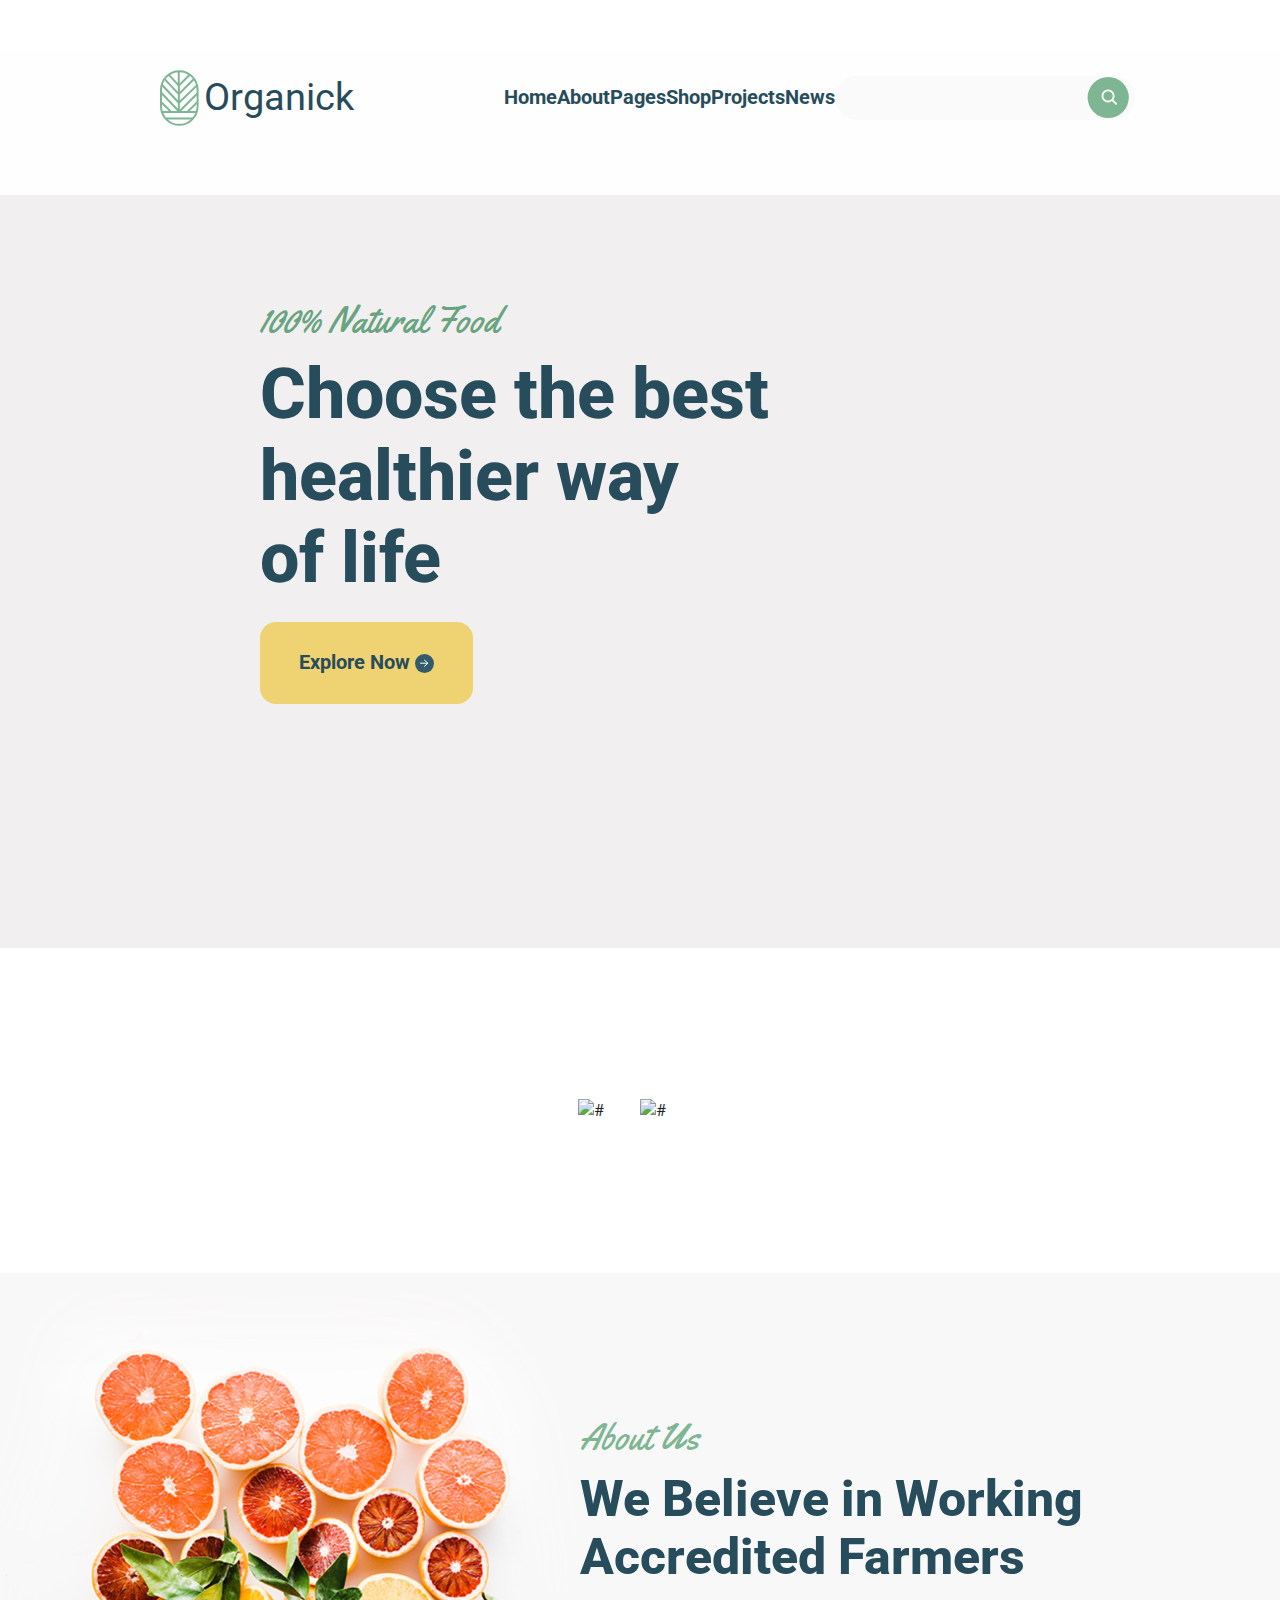
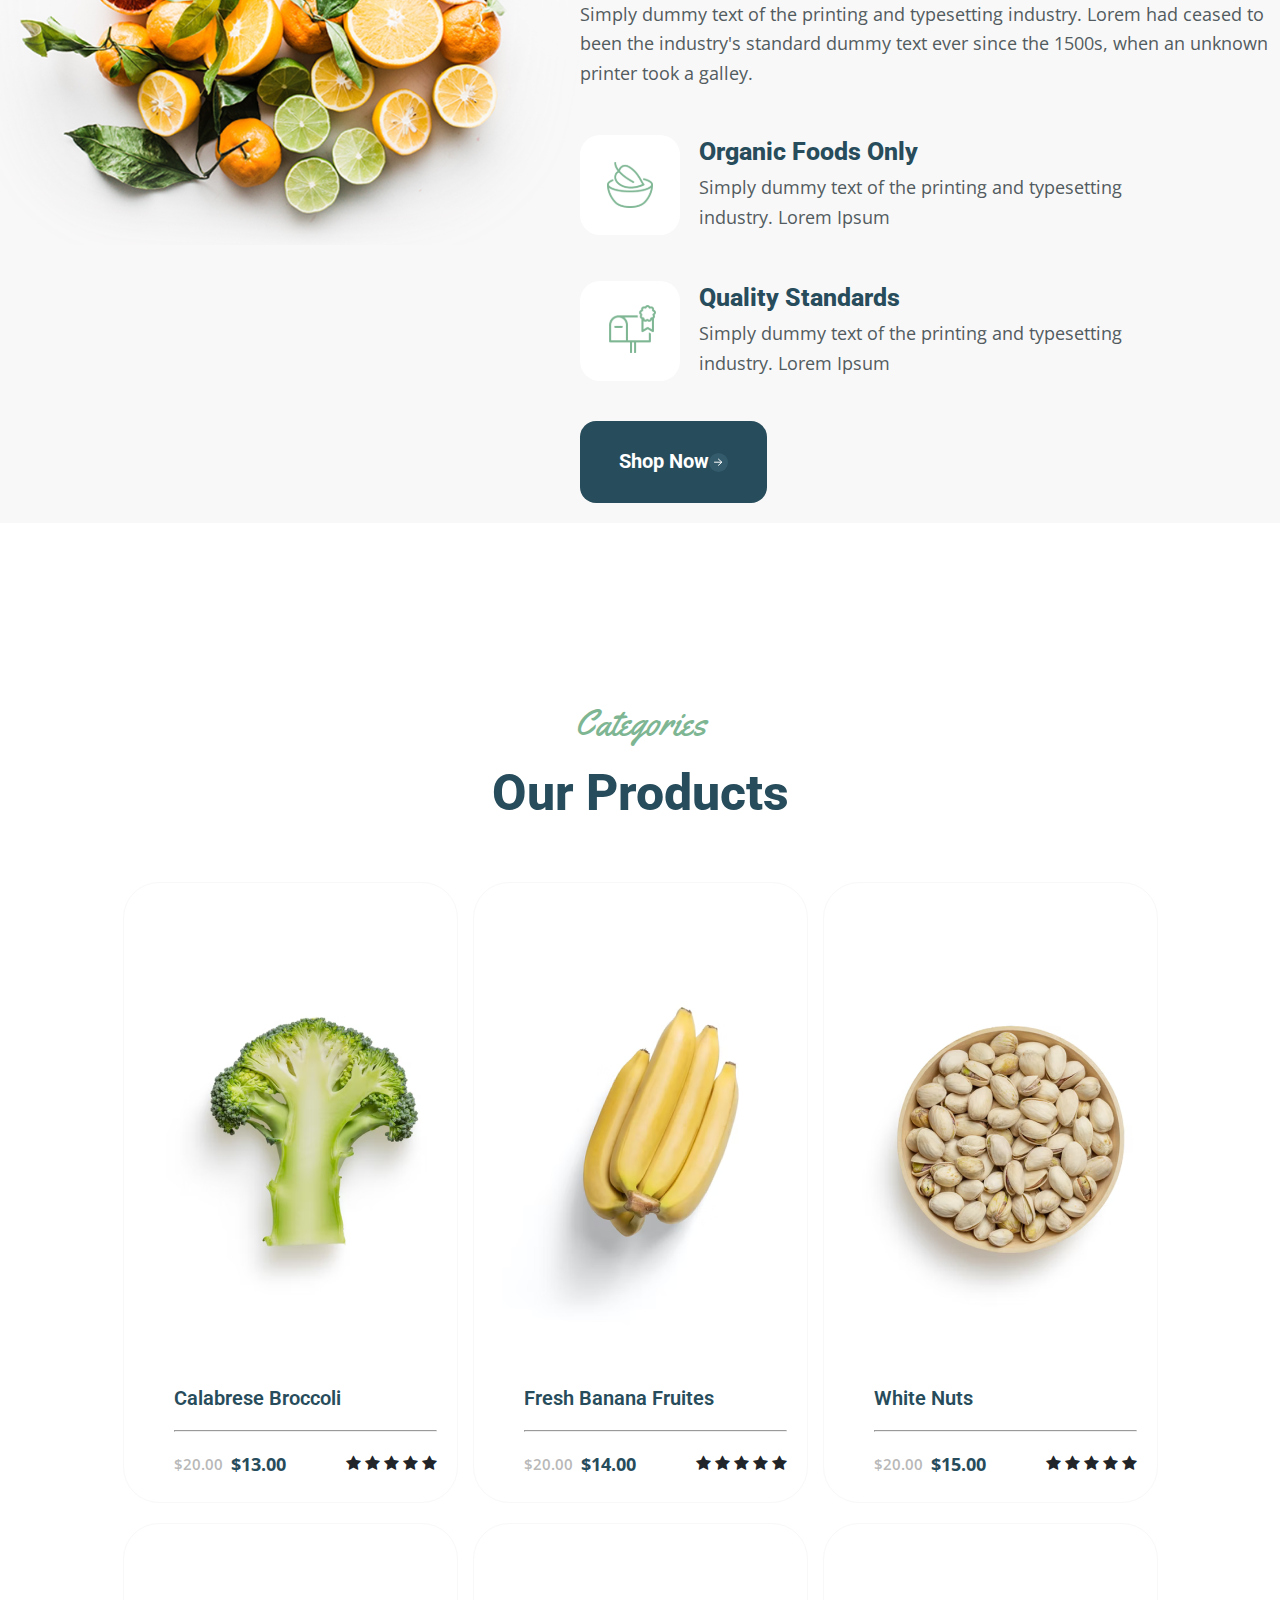
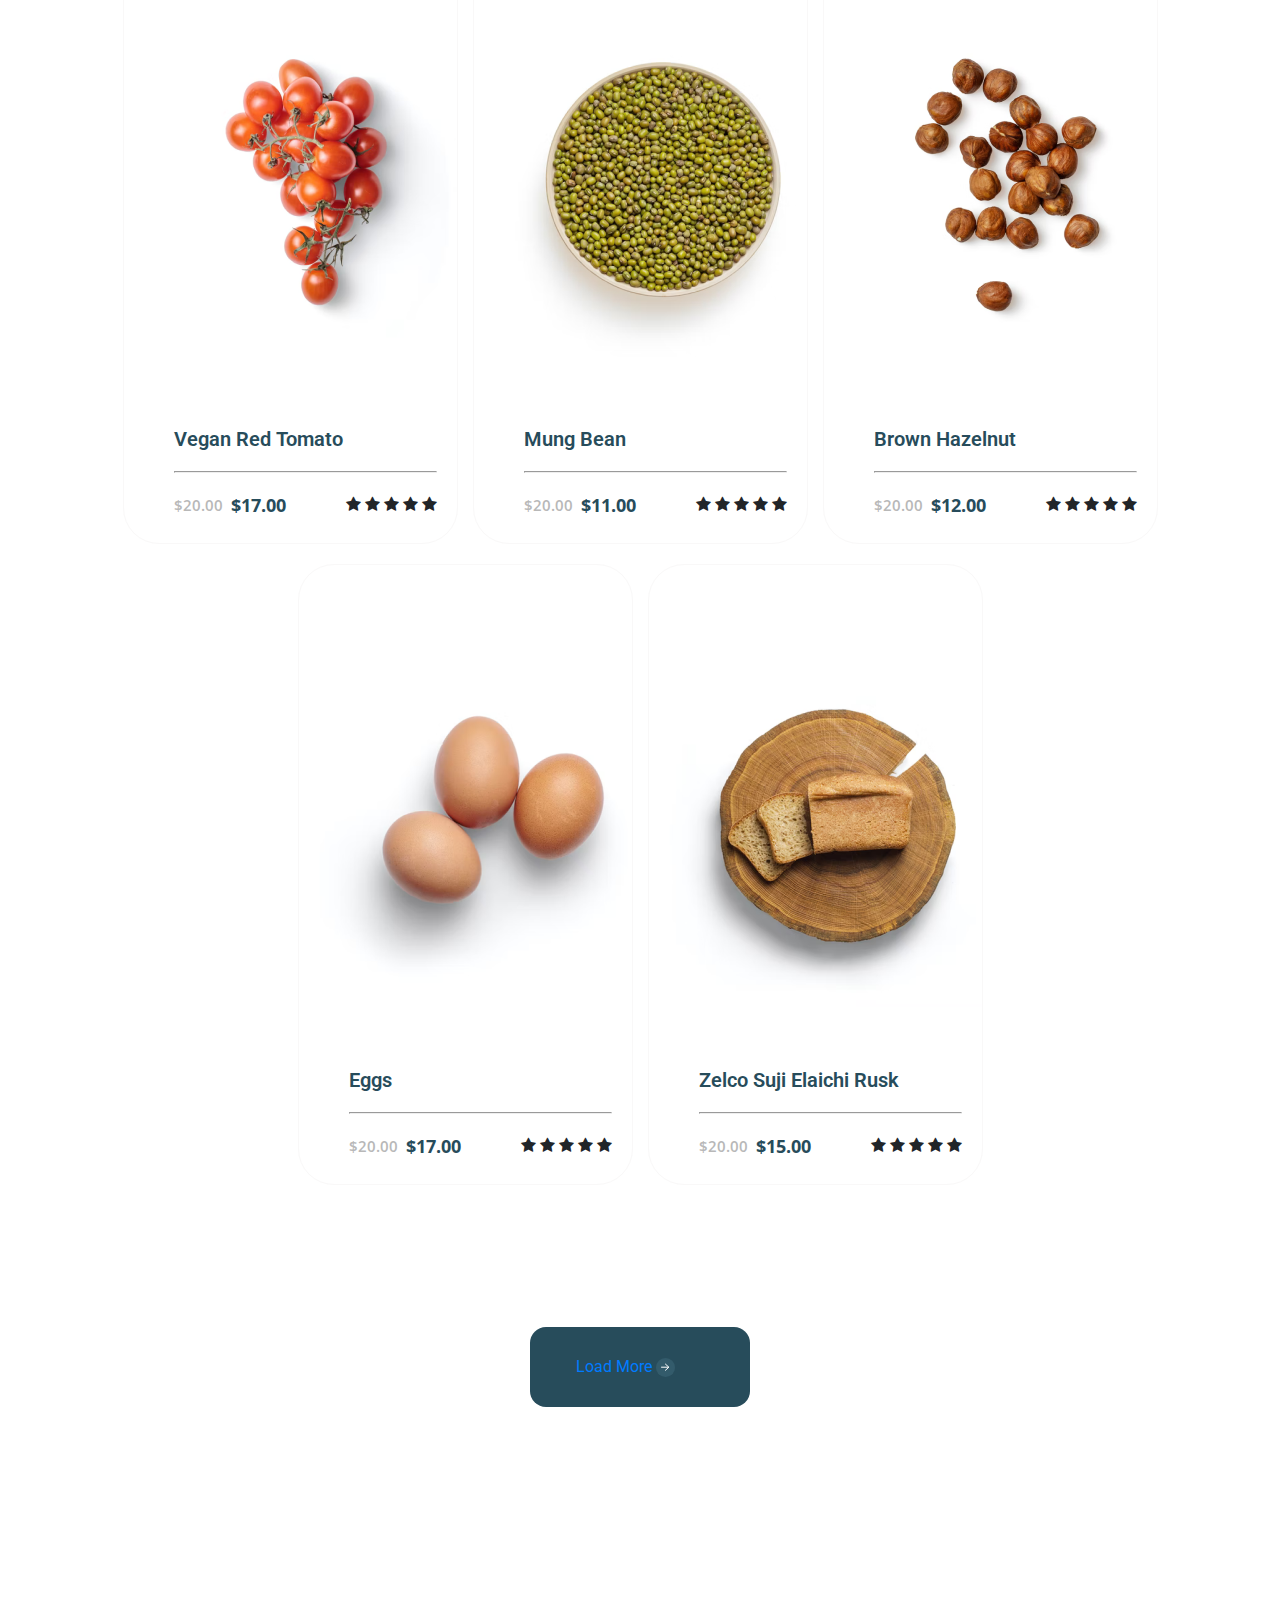
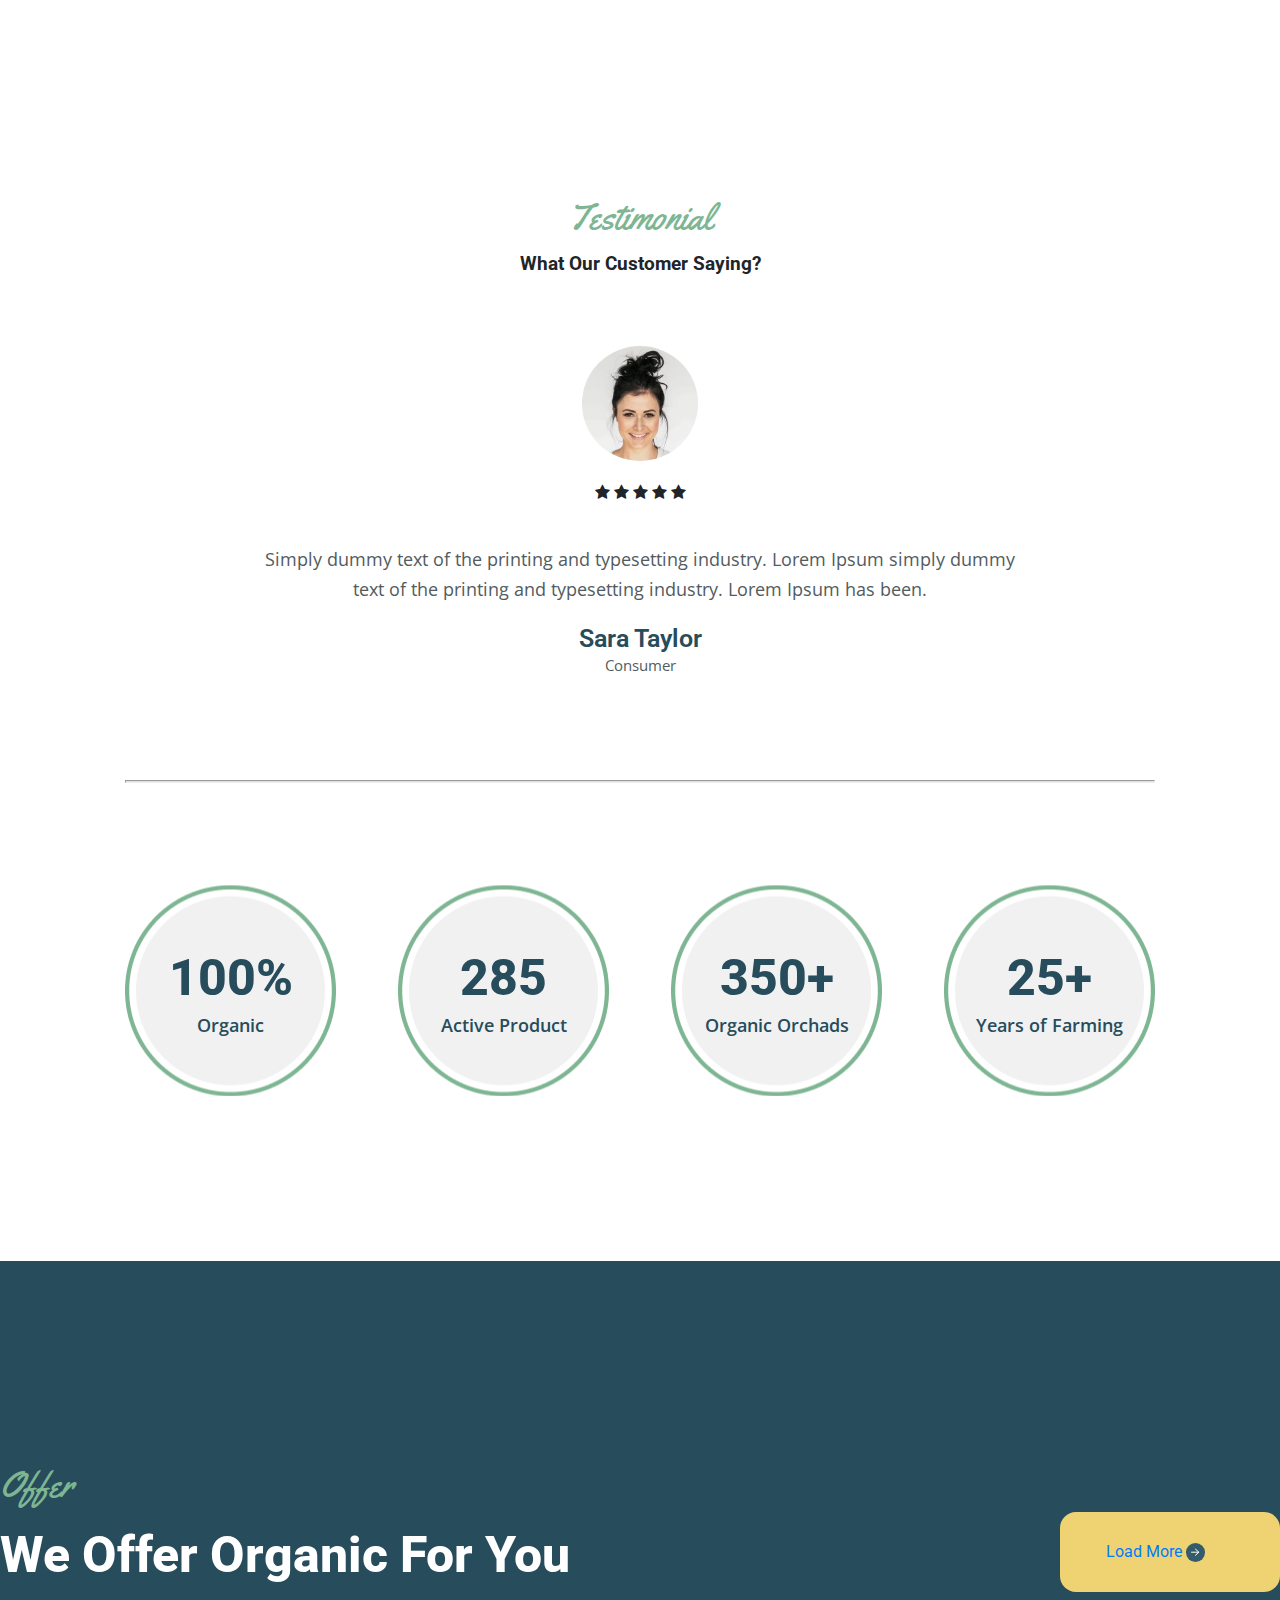
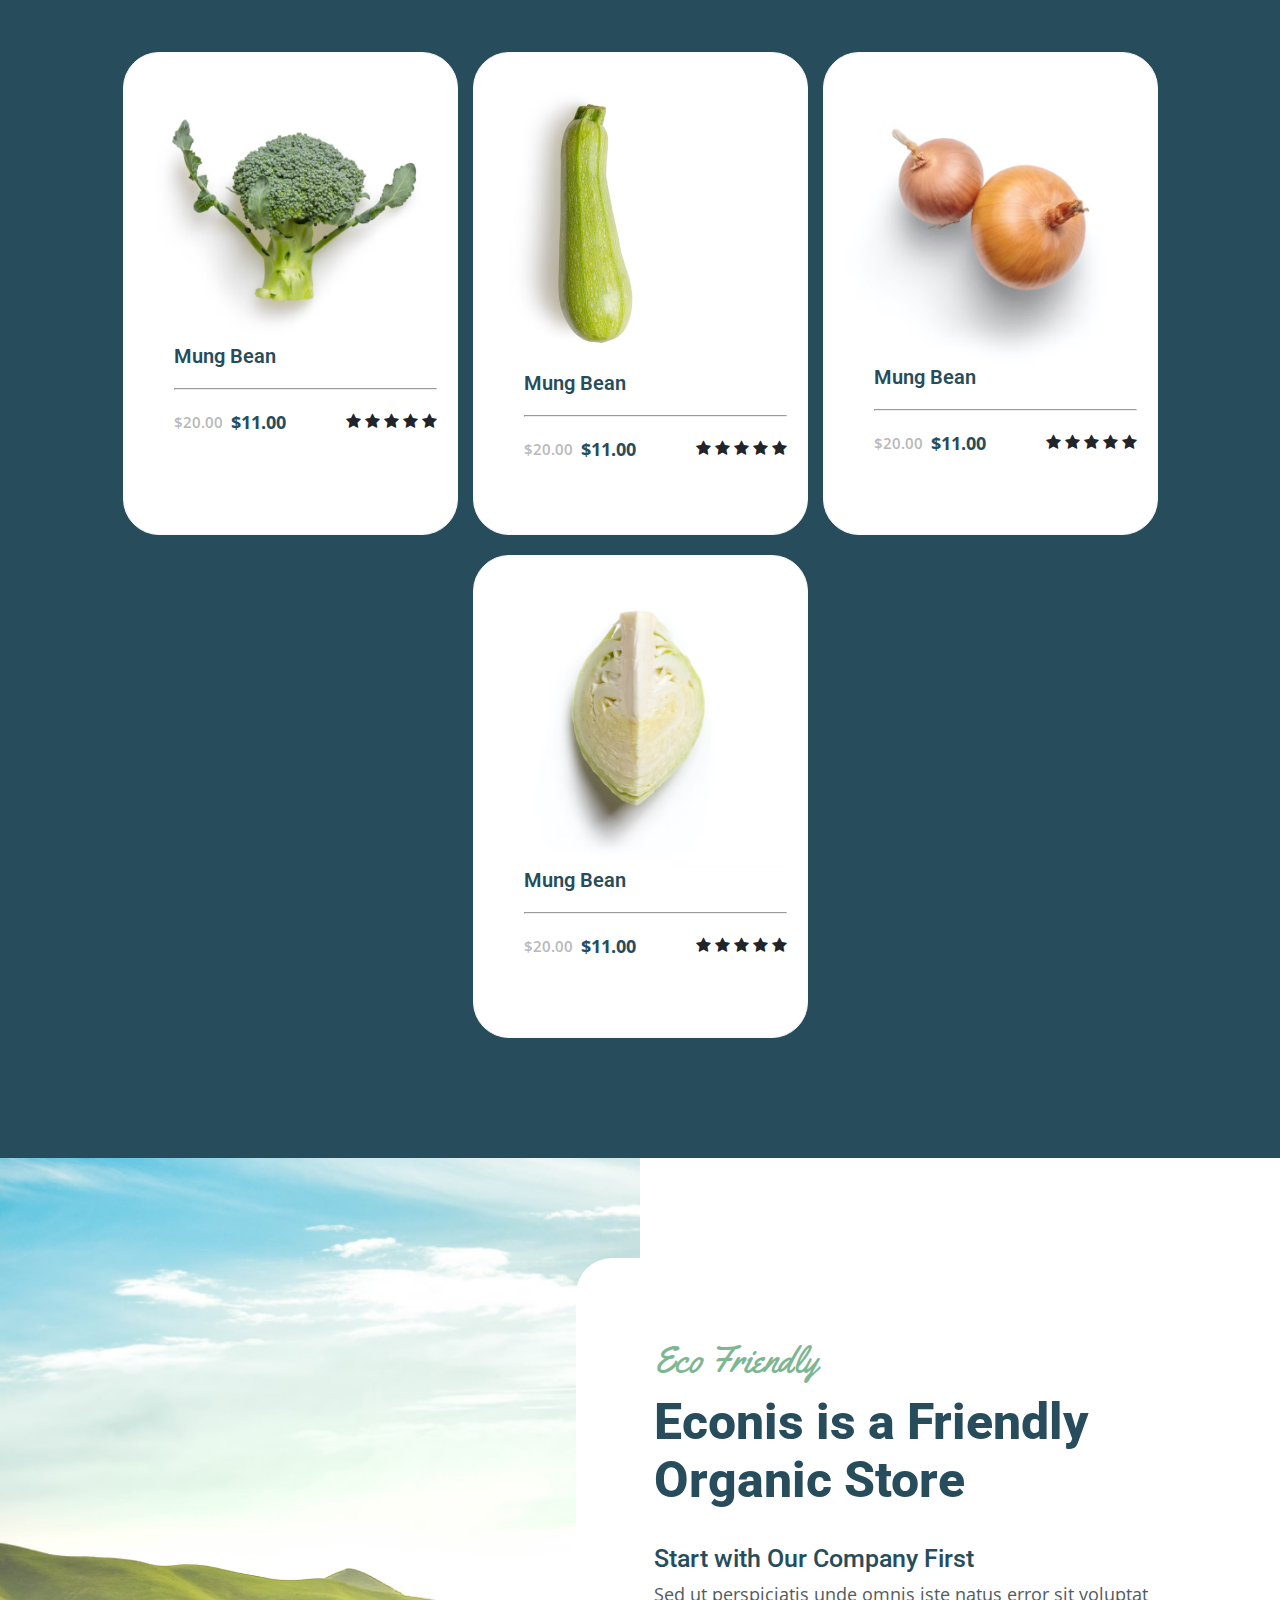
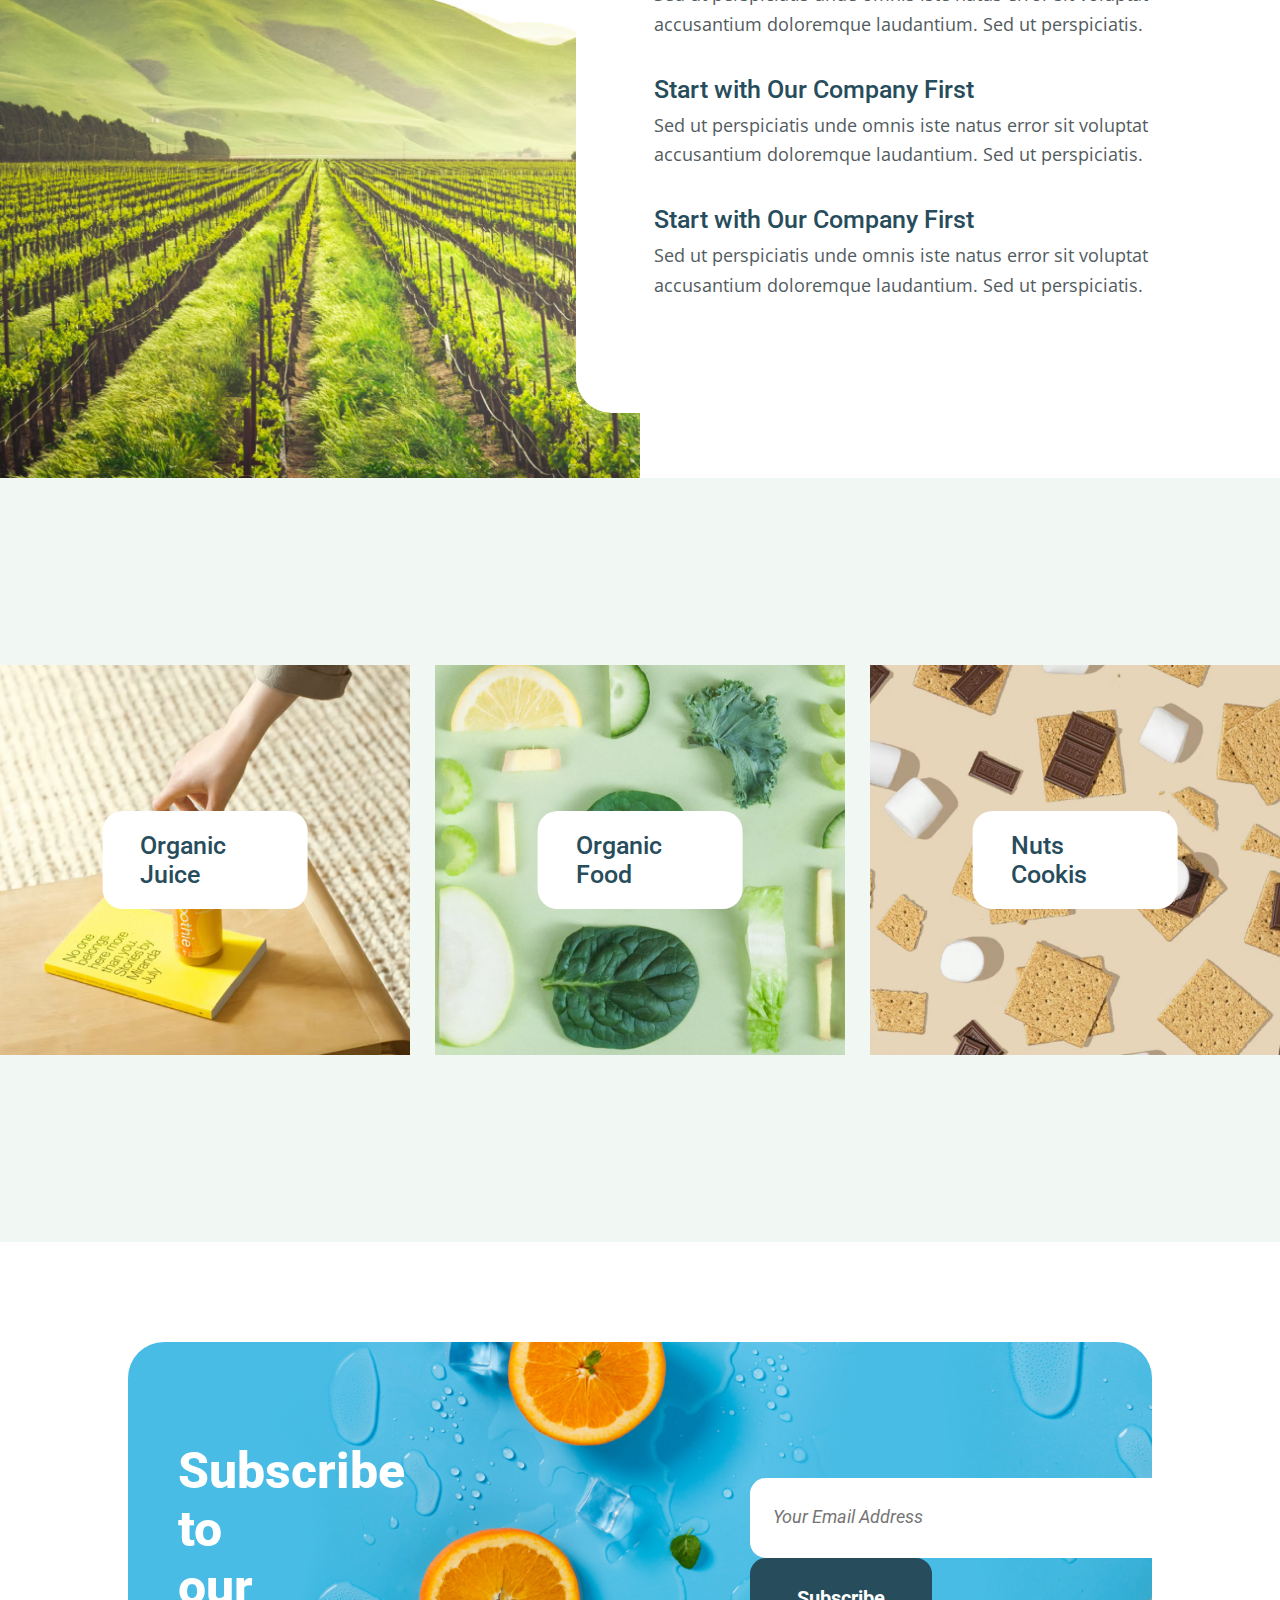
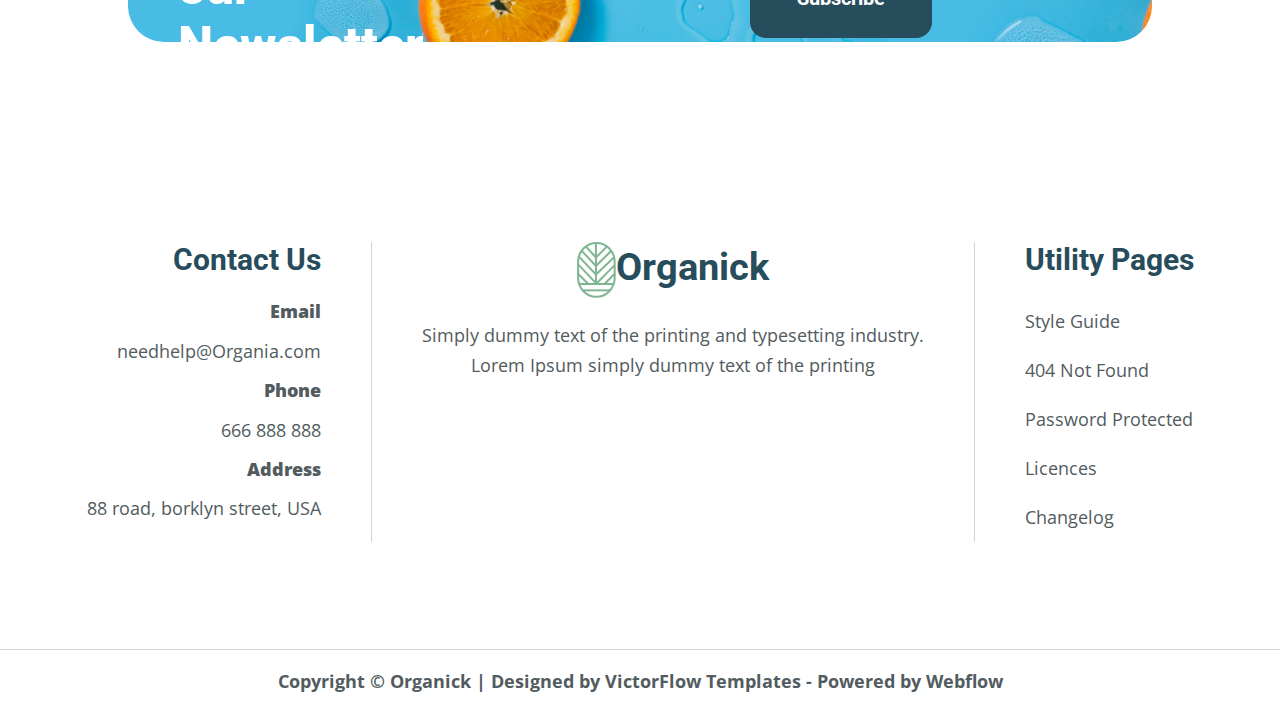
==== commit 4551a33f: "Add files via upload" ====
--- a/index.html
+++ b/index.html
@@ -19,6 +19,8 @@
 
     <link rel="stylesheet" href="https://cdnjs.cloudflare.com/ajax/libs/font-awesome/4.7.0/css/font-awesome.min.css">
 
+    <link rel="shortcut icon" href="/img/favicon.ico" type="image/x-icon">
+    
     <link rel="stylesheet" href="css/bootstrap-reboot.min.css">
     <link rel="stylesheet" href="css/slick.css">
     <link rel="stylesheet" href="css/style.css">
@@ -26,54 +28,58 @@
 
 </head>
 <body>
-    <div class="container">
-        <div class="promo">
-            <div class="promo_container">
-                <div class="promo_logo"><img src="icons/Logo.svg" alt="logo"><span>Organick</span></div>
-                <div class="promo_link">
-                    <a href="">Home</a>
-                    <a href="">About</a>
-                    <a href="">Pages</a>
-                    <a href="">Shop</a>
-                    <a href="">Projects</a>
-                    <a href="">News</a>
-                </div>
-                <div class="promo_shop">
-                    <div class="search-container">
-                        <input type="text" class="search-input" placeholder="">
-                        <button type="submit" class="search-button"><img src="icons/Search Icon.svg" alt=""></button>
-                    </div>
-                </div>
-            </div>
-            
-        </div>
-    </div>
+    <header>
+        <nav>
+            <div class="container">
+                <ul class="menu">
+                    <div class="menu_logo"><img src="icons/Logo.svg" alt="logo"><span>Organick</span></div>
+                    <li class="menu_item"><a href="#" class="menu_link">Home</a></li>
+                    <li class="menu_item"><a href="#reguire" class="menu_link">About</a></li>
+                    <li class="menu_item"><a href="#reguire" class="menu_link">Pages</a></li>
+                    <li class="menu_item"><a href="#" class="menu_link">Shop</a></li>
+                    <li class="menu_item"><a href="#" class="menu_link">Projects</a></li>
+                    <li class="menu_item"><a href="#" class="menu_link">News</a></li>
+                    <div class="menu_shop">
+                        <div class="search-container">
+                            <input type="text" class="search-input" placeholder="">
+                            <button type="submit" class="search-button"><img src="icons/Search Icon.svg" alt="icon"></button>
+                        </div>
+                    </div>
+                </ul>
+            </div>
+            <div class="hamburger">
+                <span></span>
+                <span></span>
+                <span></span>
+            </div>
+        </nav>
+    </header>
 
     <div class="food">
         <div class="food_container">
                 <div class="food_header">100% Natural Food</div>
                 <div class="food_subheader">Choose the best <br> healthier way <br> of life</div>
-                <button class="food_btn"><a href="">Explore Now <img src="icons/Aerrow.svg" alt=""></a></button>
+                <button class="food_btn"><a href="#">Explore Now <img src="icons/Aerrow.svg" alt="#"></a></button>
         </div>
     </div>
 
     <div class="offer-banner">
         <div class="offer-banner_container">
-            <div><img src="img/1.svg" alt=""></div>
-            <div><img src="img/2.svg" alt=""></div>
+            <div><img src="img/1.svg" alt="#"></div>
+            <div><img src="img/2.svg" alt="#"></div>
         </div>
     </div>
 
     <div class="about">
         <div class="about_container">
-            <div class="about_img"><img src="img/Photo_4.svg" alt=""></div>
+            <div class="about_img"><img src="img/Photo_4.svg" alt="#"></div>
             <div class="about_text">
                 <div class="about_header">About Us</div>
                 <div class="about_subheader">We Believe in Working <br> Accredited Farmers</div>
                 <div class="about_descr">Simply dummy text of the printing and typesetting industry. Lorem had ceased to been the industry's standard dummy text ever since the 1500s, when an unknown printer took a galley.</div>
                 <div class="about_points">
                     <div class="about_points_icon">
-                        <img src="icons/Vegan Food.svg" alt="">
+                        <img src="icons/Vegan Food.svg" alt="#">
                     </div>
                     <div>
                         <div class="about_points_header">Organic Foods Only</div>
@@ -82,14 +88,14 @@
                 </div>
                 <div class="about_points">
                     <div class="about_points_icon">
-                    <img src="icons/Mailbox Quality.svg" alt="">
+                    <img src="icons/Mailbox Quality.svg" alt="#">
                 </div>
                 <div>
                     <div class="about_points_header">Quality Standards</div>
                     <div class="about_points_subheader">Simply dummy text of the printing and typesetting <br> industry. Lorem Ipsum</div>
                 </div>
                 </div>
-                <button class="about_btn"><a href="">Shop Now<img src="icons/Aerrow.svg" alt=""></a></button>
+                <button class="about_btn"><a href="">Shop Now<img src="icons/Aerrow.svg" alt="#"></a></button>
             </div>
         </div>
     </div>
@@ -102,7 +108,7 @@
                 <div class="catalog__item">
                     <div class="catalog__wrapper">
                         <div class="catalog__content catalog__content_active">
-                            <img src="img/Photo_brocoli.png" alt="" class="catalog__img">
+                            <img src="img/Photo_brocoli.png" alt="#" class="catalog__img">
                             <div class="catalog__subheader">Calabrese Broccoli</div>
                         </div>
                     </div>
@@ -124,7 +130,7 @@
                 <div class="catalog__item">
                     <div class="catalog__wrapper">
                         <div class="catalog__content catalog__content_active">
-                            <img src="img/Image_banana.png" alt="" class="catalog__img">
+                            <img src="img/Image_banana.png" alt="#" class="catalog__img">
                             <div class="catalog__subheader">Fresh Banana Fruites</div>
                         </div>
                     </div>
@@ -146,7 +152,7 @@
                 <div class="catalog__item">
                     <div class="catalog__wrapper">
                         <div class="catalog__content catalog__content_active">
-                            <img src="img/Image_fistacki.png" alt="" class="catalog__img">
+                            <img src="img/Image_fistacki.png" alt="#" class="catalog__img">
                             <div class="catalog__subheader">White Nuts</div>
                         </div>
                     </div>
@@ -168,7 +174,7 @@
                 <div class="catalog__item">
                     <div class="catalog__wrapper">
                         <div class="catalog__content catalog__content_active">
-                            <img src="img/Mask Group.png" alt="" class="catalog__img">
+                            <img src="img/Mask Group.png" alt="#" class="catalog__img">
                             <div class="catalog__subheader">Vegan Red Tomato</div>
                         </div>
                     </div>
@@ -190,7 +196,7 @@
                 <div class="catalog__item">
                     <div class="catalog__wrapper">
                         <div class="catalog__content catalog__content_active">
-                            <img src="img/Mask Group_2.png" alt="" class="catalog__img">
+                            <img src="img/Mask Group_2.png" alt="#" class="catalog__img">
                             <div class="catalog__subheader">Mung Bean</div>
                         </div>
                     </div>
@@ -212,7 +218,7 @@
                 <div class="catalog__item">
                     <div class="catalog__wrapper">
                         <div class="catalog__content catalog__content_active">
-                            <img src="img/Image_nuts.png" alt="" class="catalog__img">
+                            <img src="img/Image_nuts.png" alt="#" class="catalog__img">
                             <div class="catalog__subheader">Brown Hazelnut</div>
                         </div>
                     </div>
@@ -234,7 +240,7 @@
                 <div class="catalog__item">
                     <div class="catalog__wrapper">
                         <div class="catalog__content catalog__content_active">
-                            <img src="img/Image_jaiza.png" alt="" class="catalog__img">
+                            <img src="img/Image_jaiza.png" alt="#" class="catalog__img">
                             <div class="catalog__subheader">Eggs</div>
                         </div>
                     </div>
@@ -256,7 +262,7 @@
                 <div class="catalog__item">
                     <div class="catalog__wrapper">
                         <div class="catalog__content catalog__content_active">
-                            <img src="img/Image_xlib.png" alt="" class="catalog__img">
+                            <img src="img/Image_xlib.png" alt="#" class="catalog__img">
                             <div class="catalog__subheader">Zelco Suji Elaichi Rusk</div>
                         </div>
                     </div>
@@ -277,7 +283,7 @@
                 </div>
             </div>
         </div>
-        <a class="catalog__btn" href="">Load More <img src="icons/Aerrow.svg" alt=""></a>
+        <a class="catalog__btn" href="#">Load More <img src="icons/Aerrow.svg" alt="#"></a>
     </section>
 
     <section class="testimonial">
@@ -285,7 +291,7 @@
             <div class="testimonial_wrapper">
                 <h2 class="testimonial_header">Testimonial</h2>
                 <h3 class="testimonial_subhader">What Our Customer Saying?</h3>
-                <div class="testimonial_img"><img src="icons/Photo_1.png" alt=""></div>
+                <div class="testimonial_img"><img src="icons/Photo_1.png" alt="#"></div>
                 <span class="fa fa-star checked"></span>
                 <span class="fa fa-star checked"></span>
                 <span class="fa fa-star checked"></span>
@@ -325,14 +331,14 @@
                     <h3 class="offer__subtitle">We Offer Organic For You</h3>
                 </div>
                <div>
-                <a class="offer__btn" href="">Load More <img src="icons/Aerrow.svg" alt=""></a>
+                <a class="offer__btn" href="#">Load More <img src="icons/Aerrow.svg" alt="#"></a>
                </div>
             </div>
             <div class="offer__contents offer__contents_active">
                 <div class="offer__item">
                     <div class="offer__wrapper">
                         <div class="offer__content offer__content_active">
-                            <img src="img/Photo_capusta.png" alt="" class="offer__img">
+                            <img src="img/Photo_capusta.png" alt="#" class="offer__img">
                             <div class="offer__subheader">Mung Bean</div>
                         </div>
                     </div>
@@ -354,7 +360,7 @@
                 <div class="offer__item">
                     <div class="offer__wrapper">
                         <div class="offer__content offer__content_active">
-                            <img src="img/Photo_cabazoc.png" alt="" class="offer__img">
+                            <img src="img/Photo_cabazoc.png" alt="#" class="offer__img">
                             <div class="offer__subheader">Mung Bean</div>
                         </div>
                     </div>
@@ -376,7 +382,7 @@
                 <div class="offer__item">
                     <div class="offer__wrapper">
                         <div class="offer__content offer__content_active">
-                            <img src="img/Photo_sibula.png" alt="" class="offer__img">
+                            <img src="img/Photo_sibula.png" alt="#" class="offer__img">
                             <div class="offer__subheader">Mung Bean</div>
                         </div>
                     </div>
@@ -398,7 +404,7 @@
                 <div class="offer__item">
                     <div class="offer__wrapper">
                         <div class="offer__content offer__content_active">
-                            <img src="img/Photo_capusta_2.png" alt="" class="offer__img">
+                            <img src="img/Photo_capusta_2.png" alt="#" class="offer__img">
                             <div class="offer__subheader">Mung Bean</div>
                         </div>
                     </div>
@@ -486,16 +492,16 @@
                     <li class="right">
                         <ul class="footer_contact">Contact Us</ul>
                         <ul class="footer_email">Email</ul>
-                        <ul><a href="">needhelp@Organia.com</a></ul>
+                        <ul><a id="openModal" href="#">needhelp@Organia.com</a></ul>
                         <ul class="footer_phone">Phone</ul>
-                        <ul><a href="">666 888 888</a></ul>
+                        <ul><a href="#">666 888 888</a></ul>
                         <ul class="footer_address">Address</ul>
-                        <ul><a href="">88 road, borklyn street, USA</a></ul>
+                        <ul><a href="#">88 road, borklyn street, USA</a></ul>
                     </li>
                 </div>
                 <div class="vl"></div>
             <div class="footer_organick">
-                <div class="footer_contact_logo"><img src="img/Logo_.svg" alt="">Organick</div>
+                <div class="footer_contact_logo"><img src="img/Logo_.svg" alt="#">Organick</div>
                 <div class="footer_contact_txt">Simply dummy text of the printing and typesetting industry. <br> Lorem Ipsum simply dummy text of the printing</div>
                 <div class="footer_contact_link"></div>
             </div>
@@ -503,11 +509,11 @@
               <div>
                 <li class="left">
                     <ul class="footer_pages">Utility Pages</ul>
-                    <ul><a href="">Style Guide</a></ul>
-                    <ul><a href="">404 Not Found</a></ul>
-                    <ul><a href="">Password Protected</a></ul>
-                    <ul><a href="">Licences</a></ul>
-                    <ul><a href="">Changelog</a></ul>
+                    <ul><a href="#">Style Guide</a></ul>
+                    <ul><a href="#">404 Not Found</a></ul>
+                    <ul><a href="#">Password Protected</a></ul>
+                    <ul><a href="#">Licences</a></ul>
+                    <ul><a href="#">Changelog</a></ul>
                 </li>
               </div>
             </div>
@@ -515,6 +521,23 @@
     <section class="copyright">
        <div class="copyright_text">Copyright © Organick | Designed by VictorFlow Templates - Powered by Webflow</div>
     </section>
+
+
+<!-- Модальне вікно -->
+    <div class="overlay" id="overlay">
+        <div class="modal" id="modal">
+            <div class="modal__close" id="closeModal">&times;</div>
+            <div class="modal__subtitle">Просто заполните форму заявки</div>
+            <div class="modal__descr">и мы перезвоним вам в течении 10 минут</div>
+            <form class="feed-form" action="#">
+                <input name="name" type="text" placeholder="Ваше имя">
+                <input name="phone" placeholder="Ваш телефон">
+                <input name="email" type="email" placeholder="Ваш E-mail">
+                <button class="button_submit">заказать консультацию</button>
+            </form>
+        </div>
+    </div>
+
 
     <script type="text/javascript" src=//code.jquery.com/jquery-1.11.0.min.js"></script>
     <script type="text/javascript" src="//code.jquery.com/jquery-migrate-1.2.1.min.js"></script>
--- a/css/style.css
+++ b/css/style.css
@@ -1,36 +1,50 @@
-.promo {
+@charset "UTF-8";
+header {
+  position: relative;
+  height: 50px;
+}
+
+nav {
+  width: 100%;
+  height: auto;
+  padding: 69px 0;
+  background: rgba(255, 255, 255, 0.9);
+  z-index: 5;
+}
+
+.hamburger {
+  display: none;
+}
+
+.menu {
+  align-items: center;
   display: flex;
-  justify-content: center;
+  justify-content: space-between;
+  padding: 0px 160px;
+  margin: 0;
+  list-style-type: none;
+}
+.menu_logo {
+  display: flex;
+  padding-right: 150px;
   align-items: center;
-  margin: 69px 0 69px 0;
-}
-.promo span {
+}
+.menu_logo span {
   color: #274C5B;
   font-size: 38px;
   margin-left: 5px;
 }
-.promo_container {
-  max-width: 1600px;
-  height: 60px;
-  display: flex;
-  justify-content: space-between;
-  align-items: center;
-}
-.promo_logo {
-  display: flex;
-  margin-right: 150px;
-}
-.promo_link {
-  margin-right: 130px;
-}
-.promo_link a {
-  margin-right: 25px;
+.menu_link {
+  margin-right: 0px;
   color: #274C5B;
   font-family: "Roboto", sans-serif;
   font-size: 20px;
   font-style: normal;
   font-weight: 700;
   line-height: normal;
+}
+.menu_item:last-child {
+  border-right: none;
 }
 
 .search-container {
@@ -809,33 +823,122 @@
   line-height: 165.4%;
 }
 
+/* Сховати модальне вікно за замовчуванням */
+.overlay {
+  display: none;
+  position: fixed;
+  width: 100%;
+  height: 100%;
+  background-color: rgba(0, 0, 0, 0.56);
+  top: 0;
+}
+
+.modal {
+  position: absolute;
+  top: 50%;
+  left: 50%;
+  transform: translate(-50%, -50%);
+  width: 380px;
+  min-height: 400px;
+  background: #F2F2F2;
+  padding: 40px 40px 40px 40px;
+}
+.modal__close {
+  position: absolute;
+  top: 0;
+  right: -40px;
+  font-size: 50px;
+  line-height: 22px;
+  color: #7EB693;
+  cursor: pointer;
+}
+.modal__subtitle {
+  font-style: normal;
+  font-weight: 700;
+  font-size: 18px;
+  line-height: 100%;
+  text-align: center;
+  color: #0D0D0D;
+  margin-bottom: 10px;
+}
+.modal__descr {
+  font-style: normal;
+  font-weight: 700;
+  font-size: 14px;
+  line-height: 100%;
+  text-align: center;
+  color: #0D0D0D;
+  margin-bottom: 25px;
+}
+.modal_mini {
+  min-height: 140px;
+}
+.modal .error {
+  border: 1px solid red;
+}
+.modal label.error {
+  border: none;
+  text-align: center;
+  margin-bottom: 10px;
+}
+
+.feed-form {
+  margin-top: 36px;
+  display: flex;
+  flex-direction: column;
+  width: 300px;
+}
+.feed-form input {
+  background: #FFFFFF;
+  border-radius: 5px;
+  height: 50px;
+  border: none;
+  margin-bottom: 15px;
+  padding: 0 20px;
+  font-style: normal;
+  font-weight: 400;
+  font-size: 14px;
+  line-height: 471%;
+  color: #4B4B4B;
+}
+.feed-form input:nth-child(3) {
+  margin-bottom: 20px;
+}
+
 @media (max-width: 1200px) {
-  .promo {
-    margin: 50px 0 50px 0;
-  }
-  .promo span {
-    color: #274C5B;
-    font-size: 30px;
+  .menu {
+    align-items: center;
+    display: flex;
+    justify-content: space-between;
+    padding: 0px 60px;
+    margin: 0;
+    list-style-type: none;
+  }
+  .menu_logo {
+    display: flex;
+    padding-right: 50px;
+    align-items: center;
+  }
+  .menu_logo span {
+    color: #274C5B;
+    font-size: 28px;
     margin-left: 5px;
   }
-  .promo_container {
-    height: 60px;
-  }
-  .promo_logo {
-    display: flex;
-    margin-right: 100px;
-  }
-  .promo_link {
-    margin-right: 50px;
-  }
-  .promo_link a {
-    margin-right: 5px;
-    color: #274C5B;
-    font-family: "Roboto", sans-serif;
-    font-size: 15px;
+  .menu_link {
+    margin-right: 0px;
+    color: #274C5B;
+    font-family: "Roboto", sans-serif;
+    font-size: 16px;
     font-style: normal;
     font-weight: 700;
     line-height: normal;
+  }
+  .menu_item:last-child {
+    border-right: none;
+  }
+  .feed-form input {
+    height: 40px;
+    font-size: 12px;
   }
   .search-container {
     position: relative;
@@ -1523,39 +1626,18 @@
   }
 }
 @media (max-width: 991px) {
-  .promo {
-    display: flex;
-    justify-content: center;
+  .menu {
     align-items: center;
-    margin: 30px 0 30px 0;
-  }
-  .promo span {
-    color: #274C5B;
-    font-size: 30px;
-    margin-left: 5px;
-  }
-  .promo_container {
-    max-width: 1600px;
-    height: 60px;
     display: flex;
     justify-content: space-between;
+    padding: 0px 20px;
+    margin: 0;
+    list-style-type: none;
+  }
+  .menu_logo {
+    display: flex;
+    padding-right: 20px;
     align-items: center;
-  }
-  .promo_logo {
-    display: flex;
-    margin-right: 50px;
-  }
-  .promo_link {
-    margin-right: 10px;
-  }
-  .promo_link a {
-    margin-right: 20px;
-    color: #274C5B;
-    font-family: "Roboto", sans-serif;
-    font-size: 15px;
-    font-style: normal;
-    font-weight: 700;
-    line-height: normal;
   }
   .food {
     background: url("../img/image_7.png") center center/cover no-repeat;
@@ -2146,43 +2228,88 @@
   }
 }
 @media (max-width: 767px) {
-  .promo {
-    display: flex;
+  nav {
+    padding: 25px 0;
+  }
+  .menu {
+    position: fixed;
+    flex-direction: column;
     justify-content: center;
     align-items: center;
-    margin: 20px 0 20px 0;
-  }
-  .promo span {
-    display: flex;
-    align-items: center;
-    color: #274C5B;
-    font-size: 18px;
-    margin-left: 5px;
-  }
-  .promo_container {
-    height: 60px;
-    display: flex;
-    justify-content: space-between;
-    align-items: center;
-  }
-  .promo_logo {
-    display: flex;
-    margin-right: 20px;
-  }
-  .promo_logo img {
-    width: 25px;
-  }
-  .promo_link {
-    margin-right: 0px;
-  }
-  .promo_link a {
-    margin-right: 10px;
-    color: #274C5B;
-    font-family: "Roboto", sans-serif;
-    font-size: 12px;
-    font-style: normal;
-    font-weight: 700;
-    line-height: normal;
+    top: 0;
+    left: -100%;
+    width: 75%;
+    height: 100vh;
+    padding: 20px 15px;
+    background-color: rgba(0, 0, 0, 0.8);
+    transition: 0.6s all;
+  }
+  .menu_active {
+    left: 0;
+  }
+  .menu_item {
+    padding-right: 0;
+    border: none;
+    margin: 25px 0 0 0;
+  }
+  .menu_link {
+    font-size: 20px;
+  }
+  .hamburger {
+    display: block;
+    position: absolute;
+    right: 10px;
+    top: 55%;
+    transform: translateY(-50%);
+    width: 26px;
+    height: 12px;
+  }
+  .hamburger span {
+    transition: 0.5s all;
+    display: block;
+    height: 2px;
+    width: 100%;
+    background-color: #68A47F;
+    margin-bottom: 2px;
+  }
+  .hamburger_active span {
+    margin-bottom: -2px;
+  }
+  .hamburger_active span:nth-child(1) {
+    transform: translateY(3px) rotate(-45deg);
+  }
+  .hamburger_active span:nth-child(2) {
+    display: none;
+  }
+  .hamburger_active span:nth-child(3) {
+    transform: translateY(3px) rotate(45deg);
+  }
+  .search-container {
+    display: none;
+    position: relative;
+    width: 200px;
+  }
+  .search-input {
+    display: none;
+    width: 100%;
+    padding: 3px;
+    border: none;
+    background-color: #FAFAFA;
+    border-radius: 36px;
+  }
+  .search-button {
+    display: none;
+    width: 18%;
+    background-color: #FAFAFA;
+    position: absolute;
+    top: 0;
+    right: 0;
+    border: none;
+    border-radius: 36px;
+    cursor: pointer;
+  }
+  .search-button img {
+    width: 100%;
   }
   .food {
     background: url("../img/image_7.png") center center/cover no-repeat;
@@ -2729,43 +2856,13 @@
   }
 }
 @media (max-width: 575px) {
-  .promo {
-    margin: 35px 0 35px 0;
-  }
-  .promo span {
-    color: #274C5B;
-    font-size: 30px;
-    margin-left: 5px;
-  }
-  .promo_container {
-    display: flex;
-    flex-direction: column;
-    align-items: center;
-    height: auto;
-  }
-  .promo_logo {
-    display: flex;
-    margin-right: 0px;
-    margin-bottom: 20px;
-  }
-  .promo_link {
-    margin-bottom: 20px;
-    margin-right: 5px;
-  }
-  .promo_link a {
-    margin-right: 0px;
-    color: #274C5B;
-    font-family: "Roboto", sans-serif;
-    font-size: 15px;
-    font-style: normal;
-    font-weight: 700;
-    line-height: normal;
-  }
   .search-container {
+    display: none;
     position: relative;
     width: 200px;
   }
   .search-input {
+    display: none;
     width: 100%;
     padding: 3px;
     border: none;
@@ -2773,6 +2870,7 @@
     border-radius: 36px;
   }
   .search-button {
+    display: none;
     width: 18%;
     background-color: #FAFAFA;
     position: absolute;
@@ -3503,4 +3601,17 @@
   .offer__wrapper {
     display: flex;
   }
+  .modal {
+    width: 260px;
+    padding: 30px 20px 20px 20px;
+  }
+  .modal__close {
+    right: -30px;
+  }
+  .feed-form {
+    margin-top: 36px;
+    display: flex;
+    flex-direction: column;
+    width: 220px;
+  }
 }/*# sourceMappingURL=style.css.map */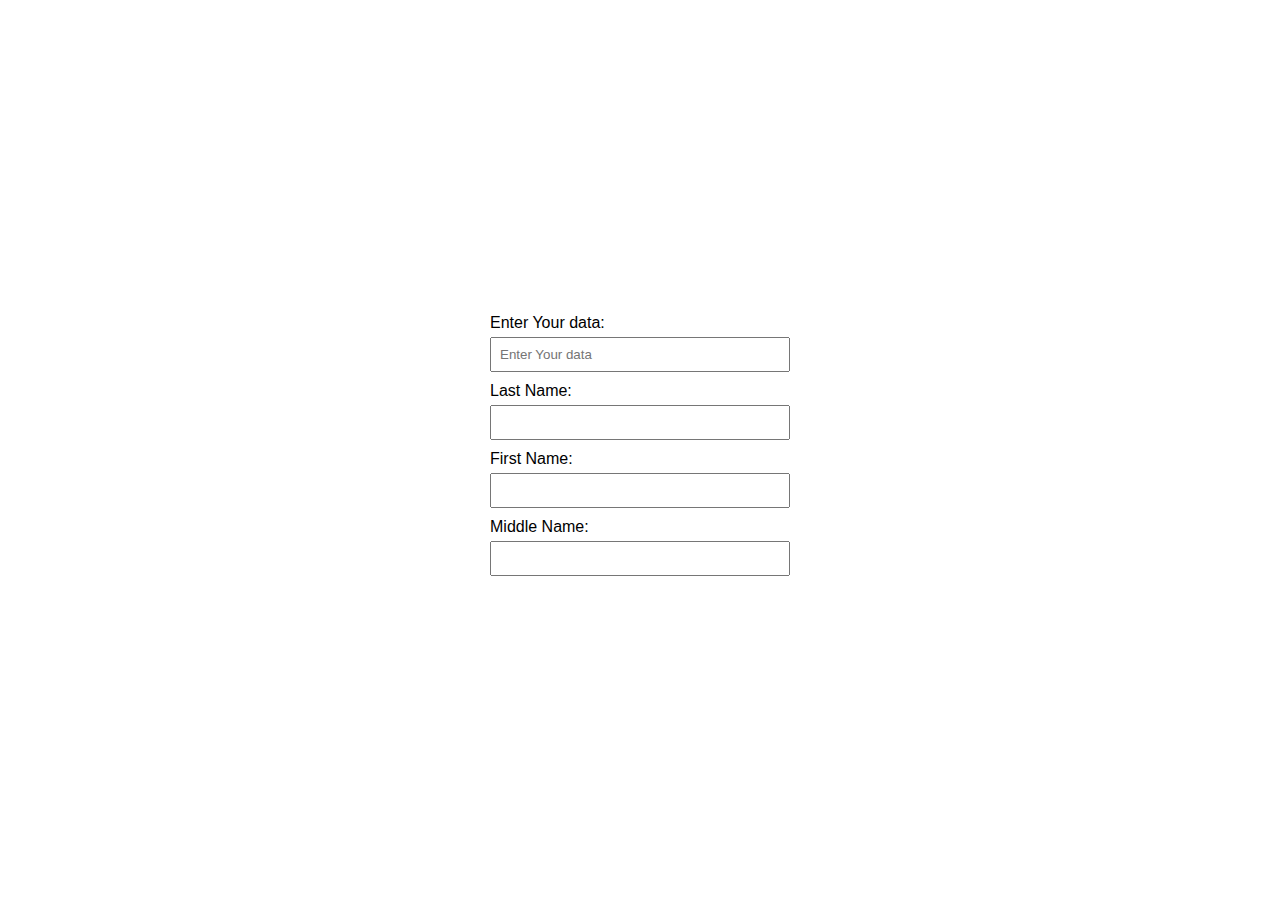
==== commit 4f27985d: "Add files via upload" ====
--- a/index.html
+++ b/index.html
@@ -1,550 +1,67 @@
 <!DOCTYPE html>
 <html lang="en">
 <head>
-    <meta charset="UTF-8">
-    <meta http-equiv="X-UA-Compatible" content="IE=edge">
-    <meta name="viewport" content="width=device-width, initial-scale=1.0">
+  <meta charset="UTF-8">
+  <meta name="viewport" content="width=device-width, initial-scale=1.0">
+  <title>Split Name Form</title>
 
-    <link rel="preconnect" href="https://fonts.googleapis.com">
-    <link rel="preconnect" href="https://fonts.gstatic.com" crossorigin>
-    <link href="https://fonts.googleapis.com/css2?family=Roboto:wght@100;300;400;500;700;900&display=swap" rel="stylesheet">
+  <style>
+    body {
+      display: flex;
+      align-items: center;
+      justify-content: center;
+      height: 100vh;
+      margin: 0;
+      font-family: Arial, sans-serif;
+    }
 
-    <link rel="preconnect" href="https://fonts.googleapis.com">
-    <link rel="preconnect" href="https://fonts.gstatic.com" crossorigin>
-    <link href="https://fonts.googleapis.com/css2?family=Yellowtail&display=swap" rel="stylesheet">
+    form {
+      width: 300px;
+    }
 
-    <link rel="preconnect" href="https://fonts.googleapis.com">
-    <link rel="preconnect" href="https://fonts.gstatic.com" crossorigin>
-    <link href="https://fonts.googleapis.com/css2?family=Open+Sans:wght@300;400;500;600;700;800&display=swap" rel="stylesheet">
+    label {
+      display: block;
+      margin-bottom: 5px;
+    }
 
-    <link rel="stylesheet" href="https://cdnjs.cloudflare.com/ajax/libs/font-awesome/4.7.0/css/font-awesome.min.css">
-
-    <link rel="shortcut icon" href="/img/favicon.ico" type="image/x-icon">
-    
-    <link rel="stylesheet" href="css/bootstrap-reboot.min.css">
-    <link rel="stylesheet" href="css/slick.css">
-    <link rel="stylesheet" href="css/style.css">
-    <title>Organick</title>
-
+    input {
+      width: 100%;
+      padding: 8px;
+      margin-bottom: 10px;
+      box-sizing: border-box;
+    }
+  </style>
 </head>
 <body>
-    <header>
-        <nav>
-            <div class="container">
-                <ul class="menu">
-                    <div class="menu_logo"><img src="icons/Logo.svg" alt="logo"><span>Organick</span></div>
-                    <li class="menu_item"><a href="#" class="menu_link">Home</a></li>
-                    <li class="menu_item"><a href="#reguire" class="menu_link">About</a></li>
-                    <li class="menu_item"><a href="#reguire" class="menu_link">Pages</a></li>
-                    <li class="menu_item"><a href="#" class="menu_link">Shop</a></li>
-                    <li class="menu_item"><a href="#" class="menu_link">Projects</a></li>
-                    <li class="menu_item"><a href="#" class="menu_link">News</a></li>
-                    <div class="menu_shop">
-                        <div class="search-container">
-                            <input type="text" class="search-input" placeholder="">
-                            <button type="submit" class="search-button"><img src="icons/Search Icon.svg" alt="icon"></button>
-                        </div>
-                    </div>
-                </ul>
-            </div>
-            <div class="hamburger">
-                <span></span>
-                <span></span>
-                <span></span>
-            </div>
-        </nav>
-    </header>
 
-    <div class="food">
-        <div class="food_container">
-                <div class="food_header">100% Natural Food</div>
-                <div class="food_subheader">Choose the best <br> healthier way <br> of life</div>
-                <button class="food_btn"><a href="#">Explore Now <img src="icons/Aerrow.svg" alt="#"></a></button>
-        </div>
-    </div>
+  <form>
+    <label for="input">Enter Your data:</label>
+    <input type="text" id="input" placeholder="Enter Your data" onblur="splitName()">
 
-    <div class="offer-banner">
-        <div class="offer-banner_container">
-            <div><img src="img/1.svg" alt="#"></div>
-            <div><img src="img/2.svg" alt="#"></div>
-        </div>
-    </div>
+    <label for="lastName">Last Name:</label>
+    <input type="text" id="lastName" readonly>
 
-    <div class="about">
-        <div class="about_container">
-            <div class="about_img"><img src="img/Photo_4.svg" alt="#"></div>
-            <div class="about_text">
-                <div class="about_header">About Us</div>
-                <div class="about_subheader">We Believe in Working <br> Accredited Farmers</div>
-                <div class="about_descr">Simply dummy text of the printing and typesetting industry. Lorem had ceased to been the industry's standard dummy text ever since the 1500s, when an unknown printer took a galley.</div>
-                <div class="about_points">
-                    <div class="about_points_icon">
-                        <img src="icons/Vegan Food.svg" alt="#">
-                    </div>
-                    <div>
-                        <div class="about_points_header">Organic Foods Only</div>
-                        <div class="about_points_subheader">Simply dummy text of the printing and typesetting <br> industry. Lorem Ipsum</div>
-                    </div>
-                </div>
-                <div class="about_points">
-                    <div class="about_points_icon">
-                    <img src="icons/Mailbox Quality.svg" alt="#">
-                </div>
-                <div>
-                    <div class="about_points_header">Quality Standards</div>
-                    <div class="about_points_subheader">Simply dummy text of the printing and typesetting <br> industry. Lorem Ipsum</div>
-                </div>
-                </div>
-                <button class="about_btn"><a href="">Shop Now<img src="icons/Aerrow.svg" alt="#"></a></button>
-            </div>
-        </div>
-    </div>
+    <label for="firstName">First Name:</label>
+    <input type="text" id="firstName" readonly>
 
-    <section class="catalog">
-        <div class="catalog_container">
-            <h2 class="catalog__header">Categories</h2>
-            <h3 class="catalog__subtitle">Our Products</h3>
-            <div class="catalog__contents catalog__contents_active">
-                <div class="catalog__item">
-                    <div class="catalog__wrapper">
-                        <div class="catalog__content catalog__content_active">
-                            <img src="img/Photo_brocoli.png" alt="#" class="catalog__img">
-                            <div class="catalog__subheader">Calabrese Broccoli</div>
-                        </div>
-                    </div>
-                    <hr>
-                    <div class="catalog__footer">
-                        <div class="catalog__prices">
-                            <div class="catalog__old-price">$20.00</div>
-                            <div class="catalog__price">$13.00</div>
-                        </div>
-                        <div>
-                            <span class="fa fa-star checked"></span>
-                            <span class="fa fa-star checked"></span>
-                            <span class="fa fa-star checked"></span>
-                            <span class="fa fa-star"></span>
-                            <span class="fa fa-star"></span>
-                        </div>
-                    </div>
-                </div>
-                <div class="catalog__item">
-                    <div class="catalog__wrapper">
-                        <div class="catalog__content catalog__content_active">
-                            <img src="img/Image_banana.png" alt="#" class="catalog__img">
-                            <div class="catalog__subheader">Fresh Banana Fruites</div>
-                        </div>
-                    </div>
-                    <hr>
-                    <div class="catalog__footer">
-                        <div class="catalog__prices">
-                            <div class="catalog__old-price">$20.00</div>
-                            <div class="catalog__price">$14.00</div>
-                        </div>
-                        <div>
-                            <span class="fa fa-star checked"></span>
-                            <span class="fa fa-star checked"></span>
-                            <span class="fa fa-star checked"></span>
-                            <span class="fa fa-star"></span>
-                            <span class="fa fa-star"></span>
-                        </div>
-                    </div>
-                </div>
-                <div class="catalog__item">
-                    <div class="catalog__wrapper">
-                        <div class="catalog__content catalog__content_active">
-                            <img src="img/Image_fistacki.png" alt="#" class="catalog__img">
-                            <div class="catalog__subheader">White Nuts</div>
-                        </div>
-                    </div>
-                    <hr>
-                    <div class="catalog__footer">
-                        <div class="catalog__prices">
-                            <div class="catalog__old-price">$20.00</div>
-                            <div class="catalog__price">$15.00</div>
-                        </div>
-                        <div>
-                            <span class="fa fa-star checked"></span>
-                            <span class="fa fa-star checked"></span>
-                            <span class="fa fa-star checked"></span>
-                            <span class="fa fa-star"></span>
-                            <span class="fa fa-star"></span>
-                        </div>
-                    </div>
-                </div>
-                <div class="catalog__item">
-                    <div class="catalog__wrapper">
-                        <div class="catalog__content catalog__content_active">
-                            <img src="img/Mask Group.png" alt="#" class="catalog__img">
-                            <div class="catalog__subheader">Vegan Red Tomato</div>
-                        </div>
-                    </div>
-                    <hr>
-                    <div class="catalog__footer">
-                        <div class="catalog__prices">
-                            <div class="catalog__old-price">$20.00</div>
-                            <div class="catalog__price">$17.00</div>
-                        </div>
-                        <div>
-                            <span class="fa fa-star checked"></span>
-                            <span class="fa fa-star checked"></span>
-                            <span class="fa fa-star checked"></span>
-                            <span class="fa fa-star"></span>
-                            <span class="fa fa-star"></span>
-                        </div>
-                    </div>
-                </div>
-                <div class="catalog__item">
-                    <div class="catalog__wrapper">
-                        <div class="catalog__content catalog__content_active">
-                            <img src="img/Mask Group_2.png" alt="#" class="catalog__img">
-                            <div class="catalog__subheader">Mung Bean</div>
-                        </div>
-                    </div>
-                    <hr>
-                    <div class="catalog__footer">
-                        <div class="catalog__prices">
-                            <div class="catalog__old-price">$20.00</div>
-                            <div class="catalog__price">$11.00</div>
-                        </div>
-                        <div>
-                            <span class="fa fa-star checked"></span>
-                            <span class="fa fa-star checked"></span>
-                            <span class="fa fa-star checked"></span>
-                            <span class="fa fa-star"></span>
-                            <span class="fa fa-star"></span>
-                        </div>
-                    </div>
-                </div>
-                <div class="catalog__item">
-                    <div class="catalog__wrapper">
-                        <div class="catalog__content catalog__content_active">
-                            <img src="img/Image_nuts.png" alt="#" class="catalog__img">
-                            <div class="catalog__subheader">Brown Hazelnut</div>
-                        </div>
-                    </div>
-                    <hr>
-                    <div class="catalog__footer">
-                        <div class="catalog__prices">
-                            <div class="catalog__old-price">$20.00</div>
-                            <div class="catalog__price">$12.00</div>
-                        </div>
-                        <div>
-                            <span class="fa fa-star checked"></span>
-                            <span class="fa fa-star checked"></span>
-                            <span class="fa fa-star checked"></span>
-                            <span class="fa fa-star"></span>
-                            <span class="fa fa-star"></span>
-                        </div>
-                    </div>
-                </div>
-                <div class="catalog__item">
-                    <div class="catalog__wrapper">
-                        <div class="catalog__content catalog__content_active">
-                            <img src="img/Image_jaiza.png" alt="#" class="catalog__img">
-                            <div class="catalog__subheader">Eggs</div>
-                        </div>
-                    </div>
-                    <hr>
-                    <div class="catalog__footer">
-                        <div class="catalog__prices">
-                            <div class="catalog__old-price">$20.00</div>
-                            <div class="catalog__price">$17.00</div>
-                        </div>
-                        <div>
-                            <span class="fa fa-star checked"></span>
-                            <span class="fa fa-star checked"></span>
-                            <span class="fa fa-star checked"></span>
-                            <span class="fa fa-star"></span>
-                            <span class="fa fa-star"></span>
-                        </div>
-                    </div>
-                </div>
-                <div class="catalog__item">
-                    <div class="catalog__wrapper">
-                        <div class="catalog__content catalog__content_active">
-                            <img src="img/Image_xlib.png" alt="#" class="catalog__img">
-                            <div class="catalog__subheader">Zelco Suji Elaichi Rusk</div>
-                        </div>
-                    </div>
-                    <hr>
-                    <div class="catalog__footer">
-                        <div class="catalog__prices">
-                            <div class="catalog__old-price">$20.00</div>
-                            <div class="catalog__price">$15.00</div>
-                        </div>
-                        <div>
-                            <span class="fa fa-star checked"></span>
-                            <span class="fa fa-star checked"></span>
-                            <span class="fa fa-star checked"></span>
-                            <span class="fa fa-star"></span>
-                            <span class="fa fa-star"></span>
-                        </div>
-                    </div>
-                </div>
-            </div>
-        </div>
-        <a class="catalog__btn" href="#">Load More <img src="icons/Aerrow.svg" alt="#"></a>
-    </section>
+    <label for="middleName">Middle Name:</label>
+    <input type="text" id="middleName" readonly>
+  </form>
 
-    <section class="testimonial">
-        <div class="testimonial_container">
-            <div class="testimonial_wrapper">
-                <h2 class="testimonial_header">Testimonial</h2>
-                <h3 class="testimonial_subhader">What Our Customer Saying?</h3>
-                <div class="testimonial_img"><img src="icons/Photo_1.png" alt="#"></div>
-                <span class="fa fa-star checked"></span>
-                <span class="fa fa-star checked"></span>
-                <span class="fa fa-star checked"></span>
-                <span class="fa fa-star"></span>
-                <span class="fa fa-star"></span>
-                <div class="testimonial_descr">Simply dummy text of the printing and typesetting industry. Lorem Ipsum simply dummy text of the printing and typesetting industry. Lorem Ipsum has been.</div>
-                <div class="testimonial_name">Sara Taylor</div>
-                <div class="testimonial_position">Consumer</div>
-            </div>
-                <hr class="testimonial_hr">
-                <div class="testimonial_chart">
-                    <div class="testimonial_charts">
-                        <div class="testimonial_charts_header">100%</div>
-                        <div class="testimonial_charts_subheader">Organic</div>
-                    </div>
-                    <div class="testimonial_charts">
-                        <div class="testimonial_charts_header">285</div>
-                        <div class="testimonial_charts_subheader">Active Product</div>
-                    </div>
-                    <div class="testimonial_charts">
-                        <div class="testimonial_charts_header">350+</div>
-                        <div class="testimonial_charts_subheader">Organic Orchads</div>
-                    </div>
-                    <div class="testimonial_charts">
-                        <div class="testimonial_charts_header">25+</div>
-                        <div class="testimonial_charts_subheader">Years of Farming</div>
-                    </div>
-                </div>
-        </div>
-    </section>
+  <script>
+    function splitName() {
+      // Отримати значення введеного ПІБ
+      var fullName = document.getElementById("input").value;
 
-    <section class="offer">
-        <div class="offer_container">
-            <div class="offer_container_sss">
-                <div>
-                    <h2 class="offer__header">Offer</h2>
-                    <h3 class="offer__subtitle">We Offer Organic For You</h3>
-                </div>
-               <div>
-                <a class="offer__btn" href="#">Load More <img src="icons/Aerrow.svg" alt="#"></a>
-               </div>
-            </div>
-            <div class="offer__contents offer__contents_active">
-                <div class="offer__item">
-                    <div class="offer__wrapper">
-                        <div class="offer__content offer__content_active">
-                            <img src="img/Photo_capusta.png" alt="#" class="offer__img">
-                            <div class="offer__subheader">Mung Bean</div>
-                        </div>
-                    </div>
-                    <hr>
-                    <div class="offer__footer">
-                        <div class="offer__prices">
-                            <div class="offer__old-price">$20.00</div>
-                            <div class="offer__price">$11.00</div>
-                        </div>
-                        <div>
-                            <span class="fa fa-star checked"></span>
-                            <span class="fa fa-star checked"></span>
-                            <span class="fa fa-star checked"></span>
-                            <span class="fa fa-star"></span>
-                            <span class="fa fa-star"></span>
-                        </div>
-                    </div>
-                </div>
-                <div class="offer__item">
-                    <div class="offer__wrapper">
-                        <div class="offer__content offer__content_active">
-                            <img src="img/Photo_cabazoc.png" alt="#" class="offer__img">
-                            <div class="offer__subheader">Mung Bean</div>
-                        </div>
-                    </div>
-                    <hr>
-                    <div class="offer__footer">
-                        <div class="offer__prices">
-                            <div class="offer__old-price">$20.00</div>
-                            <div class="offer__price">$11.00</div>
-                        </div>
-                        <div>
-                            <span class="fa fa-star checked"></span>
-                            <span class="fa fa-star checked"></span>
-                            <span class="fa fa-star checked"></span>
-                            <span class="fa fa-star"></span>
-                            <span class="fa fa-star"></span>
-                        </div>
-                    </div>
-                </div>
-                <div class="offer__item">
-                    <div class="offer__wrapper">
-                        <div class="offer__content offer__content_active">
-                            <img src="img/Photo_sibula.png" alt="#" class="offer__img">
-                            <div class="offer__subheader">Mung Bean</div>
-                        </div>
-                    </div>
-                    <hr>
-                    <div class="offer__footer">
-                        <div class="offer__prices">
-                            <div class="offer__old-price">$20.00</div>
-                            <div class="offer__price">$11.00</div>
-                        </div>
-                        <div>
-                            <span class="fa fa-star checked"></span>
-                            <span class="fa fa-star checked"></span>
-                            <span class="fa fa-star checked"></span>
-                            <span class="fa fa-star"></span>
-                            <span class="fa fa-star"></span>
-                        </div>
-                    </div>
-                </div>
-                <div class="offer__item">
-                    <div class="offer__wrapper">
-                        <div class="offer__content offer__content_active">
-                            <img src="img/Photo_capusta_2.png" alt="#" class="offer__img">
-                            <div class="offer__subheader">Mung Bean</div>
-                        </div>
-                    </div>
-                    <hr>
-                    <div class="offer__footer">
-                        <div class="offer__prices">
-                            <div class="offer__old-price">$20.00</div>
-                            <div class="offer__price">$11.00</div>
-                        </div>
-                        <div>
-                            <span class="fa fa-star checked"></span>
-                            <span class="fa fa-star checked"></span>
-                            <span class="fa fa-star checked"></span>
-                            <span class="fa fa-star"></span>
-                            <span class="fa fa-star"></span>
-                        </div>
-                    </div>
-                </div>
-            </div>
-        </div>
-    </section>
+      // Розділити ПІБ на прізвище, ім'я та по-батькові
+      var nameParts = fullName.split(" ");
 
-    <section class="eco">
-        <div class="eco_container">
-            <div class="eco_img">
-                
-            </div>
-            <div class="eco_text">
-                <div class="eco_texts">
-                    <div class="eco_title">Eco Friendly</div>
-                    <div class="eco_subtitle">Econis is a Friendly <br> Organic Store</div>
-                    <div class="eco_header">Start with Our Company First</div>
-                    <div class="eco_descr">Sed ut perspiciatis unde omnis iste natus error sit voluptat accusantium doloremque laudantium. Sed ut perspiciatis.</div>
-                    <div class="eco_header">Start with Our Company First</div>
-                    <div class="eco_descr">Sed ut perspiciatis unde omnis iste natus error sit voluptat accusantium doloremque laudantium. Sed ut perspiciatis.</div>
-                    <div class="eco_header">Start with Our Company First</div>
-                    <div class="eco_descr">Sed ut perspiciatis unde omnis iste natus error sit voluptat accusantium doloremque laudantium. Sed ut perspiciatis.</div>
-                </div>
-            </div>
-        </div>
-    </section>
+      // Записати значення у відповідні поля
+      document.getElementById("lastName").value = nameParts[0] || "";
+      document.getElementById("firstName").value = nameParts[1] || "";
+      document.getElementById("middleName").value = nameParts[2] || "";
+    }
+  </script>
 
-    <section class="gallery">
-        <div class="gallery_container">
-            <div class="gallery_deck">
-                <div class="gallery_card">
-                  <img class="gallery_img" src="img/Photo_11.jpg" alt="Card image cap">
-                  <div class="gallery_body">
-                    <div class="gallery_btn"><a href="">Organic Juice</a></div>
-                  </div>
-                </div>
-                <div class="gallery_card">
-                  <img class="gallery_img" src="img/Photo_12.jpg" alt="Card image cap">
-                  <div class="gallery_body">
-                    <div class="gallery_btn"><a href="">Organic Food</a></div>
-                  </div>
-                </div>
-                <div class="gallery_card">
-                  <img class="gallery_img" src="img/Photo_13.jpg" alt="Card image cap">
-                  <div class="gallery_body">
-                    <div class="gallery_btn"><a href="">Nuts Cookis</a></div>
-                  </div>
-                </div>
-              </div>
-        </div>
-    </section>
-
-    <section class="news">
-        <div class="news_container">
-            <div class="news_content">
-                <div class="news_header">Subscribe to <br> our Newsletter</div>
-                <div class="news_form">
-                    <form action="ваш_серверний_скрипт.php" method="post">
-                        <input class="news_form_txt" placeholder="Your Email Address" type="email" id="email" name="email" required>
-                        <input class="news_form_btn" type="submit" value="Subscribe">
-                    </form>
-                </div>
-            </div>
-        </div>
-    </section>
-
-    <footer class="footer">
-        <div class="footer_container">
-                <div>
-                    <li class="right">
-                        <ul class="footer_contact">Contact Us</ul>
-                        <ul class="footer_email">Email</ul>
-                        <ul><a id="openModal" href="#">needhelp@Organia.com</a></ul>
-                        <ul class="footer_phone">Phone</ul>
-                        <ul><a href="#">666 888 888</a></ul>
-                        <ul class="footer_address">Address</ul>
-                        <ul><a href="#">88 road, borklyn street, USA</a></ul>
-                    </li>
-                </div>
-                <div class="vl"></div>
-            <div class="footer_organick">
-                <div class="footer_contact_logo"><img src="img/Logo_.svg" alt="#">Organick</div>
-                <div class="footer_contact_txt">Simply dummy text of the printing and typesetting industry. <br> Lorem Ipsum simply dummy text of the printing</div>
-                <div class="footer_contact_link"></div>
-            </div>
-            <div class="vl"></div>
-              <div>
-                <li class="left">
-                    <ul class="footer_pages">Utility Pages</ul>
-                    <ul><a href="#">Style Guide</a></ul>
-                    <ul><a href="#">404 Not Found</a></ul>
-                    <ul><a href="#">Password Protected</a></ul>
-                    <ul><a href="#">Licences</a></ul>
-                    <ul><a href="#">Changelog</a></ul>
-                </li>
-              </div>
-            </div>
-    </footer>
-    <section class="copyright">
-       <div class="copyright_text">Copyright © Organick | Designed by VictorFlow Templates - Powered by Webflow</div>
-    </section>
-
-
-<!-- Модальне вікно -->
-    <div class="overlay" id="overlay">
-        <div class="modal" id="modal">
-            <div class="modal__close" id="closeModal">&times;</div>
-            <div class="modal__subtitle">Просто заполните форму заявки</div>
-            <div class="modal__descr">и мы перезвоним вам в течении 10 минут</div>
-            <form class="feed-form" action="#">
-                <input name="name" type="text" placeholder="Ваше имя">
-                <input name="phone" placeholder="Ваш телефон">
-                <input name="email" type="email" placeholder="Ваш E-mail">
-                <button class="button_submit">заказать консультацию</button>
-            </form>
-        </div>
-    </div>
-
-
-    <script type="text/javascript" src=//code.jquery.com/jquery-1.11.0.min.js"></script>
-    <script type="text/javascript" src="//code.jquery.com/jquery-migrate-1.2.1.min.js"></script>
-    <script src="js/slick.min.js"></script>
-    <script src="js/jquery.validate.min.js"></script>
-    <script src="js/jquery.maskedinput.min.js"></script>
-    <script src="js/script.js"></script>
 </body>
 </html>
-
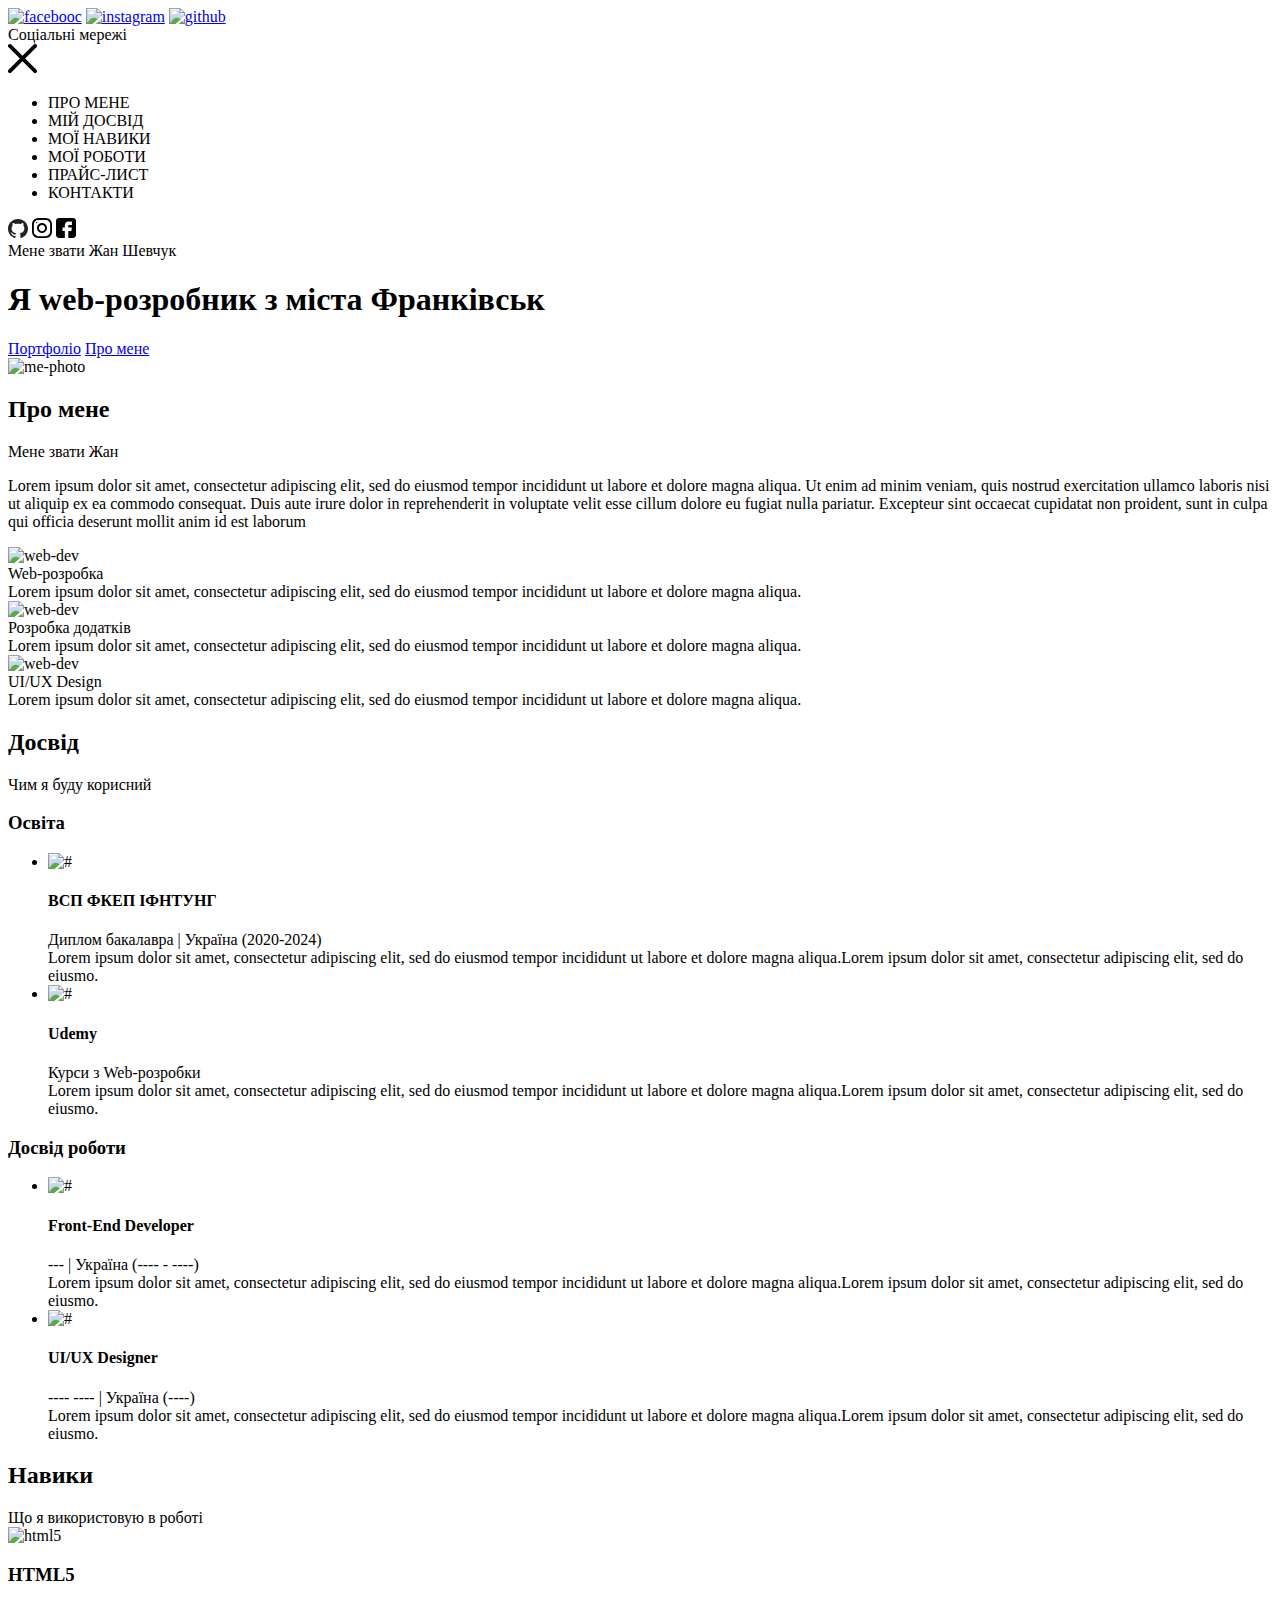
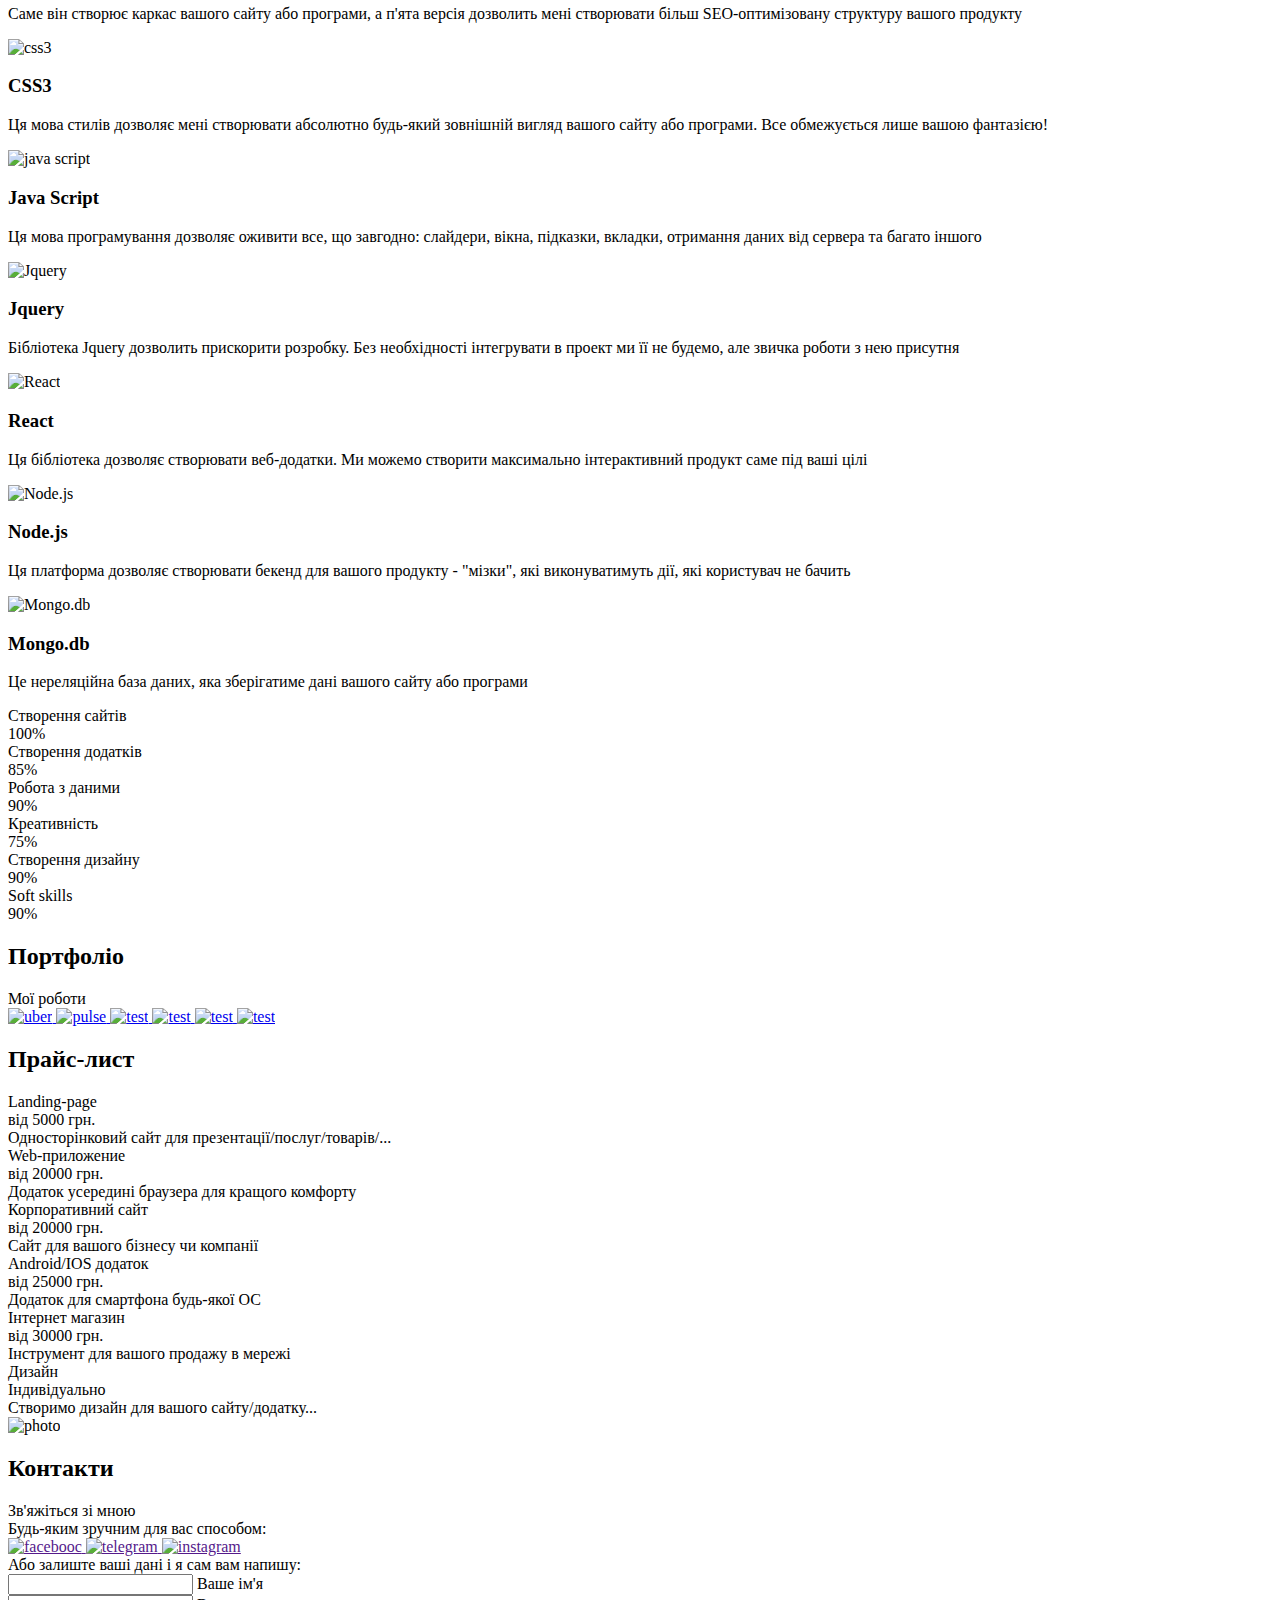
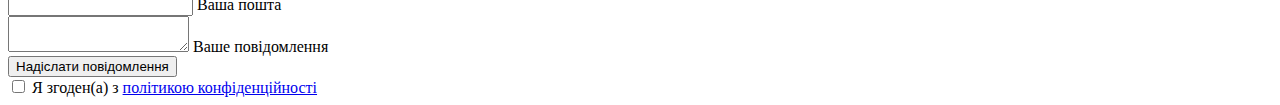
==== commit faf9ae80: "Update index.html" ====
--- a/index.html
+++ b/index.html
@@ -1,67 +1,474 @@
-<!DOCTYPE html>
-<html lang="en">
-<head>
-  <meta charset="UTF-8">
-  <meta name="viewport" content="width=device-width, initial-scale=1.0">
-  <title>Split Name Form</title>
-
-  <style>
-    body {
-      display: flex;
-      align-items: center;
-      justify-content: center;
-      height: 100vh;
-      margin: 0;
-      font-family: Arial, sans-serif;
-    }
-
-    form {
-      width: 300px;
-    }
-
-    label {
-      display: block;
-      margin-bottom: 5px;
-    }
-
-    input {
-      width: 100%;
-      padding: 8px;
-      margin-bottom: 10px;
-      box-sizing: border-box;
-    }
-  </style>
-</head>
-<body>
-
-  <form>
-    <label for="input">Enter Your data:</label>
-    <input type="text" id="input" placeholder="Enter Your data" onblur="splitName()">
-
-    <label for="lastName">Last Name:</label>
-    <input type="text" id="lastName" readonly>
-
-    <label for="firstName">First Name:</label>
-    <input type="text" id="firstName" readonly>
-
-    <label for="middleName">Middle Name:</label>
-    <input type="text" id="middleName" readonly>
-  </form>
-
-  <script>
-    function splitName() {
-      // Отримати значення введеного ПІБ
-      var fullName = document.getElementById("input").value;
-
-      // Розділити ПІБ на прізвище, ім'я та по-батькові
-      var nameParts = fullName.split(" ");
-
-      // Записати значення у відповідні поля
-      document.getElementById("lastName").value = nameParts[0] || "";
-      document.getElementById("firstName").value = nameParts[1] || "";
-      document.getElementById("middleName").value = nameParts[2] || "";
-    }
-  </script>
-
-</body>
-</html>
+<!DOCTYPE html>
+<html lang="ru">
+<head>
+    <meta charset="UTF-8">
+    <meta name="viewport" content="width=device-width, initial-scale=1.0">
+    <meta http-equiv="X-UA-Compatible" content="ie=edge">
+    <title>Portfolio</title>
+    <meta name="title" content="Моє портфоліо">
+    <meta name="description" content="Тут ви зможете ознайомитися з моїми роботами та дізнатися більше про мене">
+
+    <!-- Open Graph / Facebook -->
+    <meta property="og:type" content="website">
+    <meta property="og:url" content="https://metatags.io/">
+    <meta property="og:title" content="Моє портфоліо">
+    <meta property="og:description" content="Тут ви зможете ознайомитися з моїми роботами та дізнатися більше про мене">
+    <meta property="og:image" content="https://metatags.io/assets/meta-tags-16a33a6a8531e519cc0936fbba0ad904e52d35f34a46c97a2c9f6f7dd7d336f2.png">
+
+    <!-- Twitter -->
+    <meta property="twitter:card" content="summary_large_image">
+    <meta property="twitter:url" content="https://metatags.io/">
+    <meta property="twitter:title" content="Моє портфоліо">
+    <meta property="twitter:description" content="Тут ви зможете ознайомитися з моїми роботами та дізнатися більше про мене">
+    <meta property="twitter:image" content="https://metatags.io/assets/meta-tags-16a33a6a8531e519cc0936fbba0ad904e52d35f34a46c97a2c9f6f7dd7d336f2.png">
+
+    <!-- Favicon  -->
+    <link rel="apple-touch-icon" sizes="57x57" href="icons/favicon//apple-icon-57x57.png">
+    <link rel="apple-touch-icon" sizes="60x60" href="icons/favicon//apple-icon-60x60.png">
+    <link rel="apple-touch-icon" sizes="72x72" href="icons/favicon//apple-icon-72x72.png">
+    <link rel="apple-touch-icon" sizes="76x76" href="icons/favicon//apple-icon-76x76.png">
+    <link rel="apple-touch-icon" sizes="114x114" href="icons/favicon//apple-icon-114x114.png">
+    <link rel="apple-touch-icon" sizes="120x120" href="icons/favicon//apple-icon-120x120.png">
+    <link rel="apple-touch-icon" sizes="144x144" href="icons/favicon//apple-icon-144x144.png">
+    <link rel="apple-touch-icon" sizes="152x152" href="icons/favicon//apple-icon-152x152.png">
+    <link rel="apple-touch-icon" sizes="180x180" href="icons/favicon//apple-icon-180x180.png">
+    <link rel="icon" type="image/png" sizes="192x192"  href="icons/favicon//android-icon-192x192.png">
+    <link rel="icon" type="image/png" sizes="32x32" href="icons/favicon//favicon-32x32.png">
+    <link rel="icon" type="image/png" sizes="96x96" href="icons/favicon//favicon-96x96.png">
+    <link rel="icon" type="image/png" sizes="16x16" href="icons/favicon//favicon-16x16.png">
+    <link rel="manifest" href="icons/favicon//manifest.json">
+    <meta name="msapplication-TileColor" content="#ffffff">
+    <meta name="msapplication-TileImage" content="icons/favicon//ms-icon-144x144.png">
+    <meta name="theme-color" content="#ffffff">
+
+    <link rel="stylesheet" href="css/style.css">
+</head>
+<body>
+    <aside class="sidepanel">
+        <a href="#" class="sidepanel__link"><img src="icons/social/facebook.svg" alt="facebooc"></a>
+        <a href="#" class="sidepanel__link"><img src="icons/social/instagram.svg" alt="instagram"></a>
+        <a href="#" class="sidepanel__link"><img src="icons/social/github.svg" alt="github"></a>
+        <div class="sidepanel__divider"></div>
+        <div class="sidepanel__text"><span>Соціальні мережі</span></div>
+    </aside>
+
+    <div class="menu">
+        <div class="menu__block">
+            <div class="menu__close">
+                <svg xmlns="http://www.w3.org/2000/svg" width="29" height="30" viewBox="0 0 29 30" fill="none">
+                    <path d="M17.1568 14.5231L28.4489 3.23075C29.1837 2.49623 29.1837 1.30861 28.4489 0.574085C27.7144 -0.160437 26.5267 -0.160437 25.7922 0.574085L14.4998 11.8665L3.20781 0.574085C2.47295 -0.160437 1.28567 -0.160437 0.551149 0.574085C-0.183716 1.30861 -0.183716 2.49623 0.551149 3.23075L11.8432 14.5231L0.551149 25.8155C-0.183716 26.55 -0.183716 27.7376 0.551149 28.4721C0.917206 28.8385 1.39852 29.0226 1.87948 29.0226C2.36045 29.0226 2.84141 28.8385 3.20781 28.4721L14.4998 17.1798L25.7922 28.4721C26.1586 28.8385 26.6396 29.0226 27.1205 29.0226C27.6015 29.0226 28.0825 28.8385 28.4489 28.4721C29.1837 27.7376 29.1837 26.55 28.4489 25.8155L17.1568 14.5231Z" fill="black"/>
+                </svg>
+            </div>
+            <nav>
+                <ul class="menu__list">
+                    <li class="menu__link"><a href="#"></a>ПРО МЕНЕ</li>
+                    <li class="menu__link"><a href="#"></a>МІЙ ДОСВІД</li>
+                    <li class="menu__link"><a href="#"></a>МОЇ НАВИКИ</li>
+                    <li class="menu__link"><a href="#"></a>МОЇ РОБОТИ</li>
+                    <li class="menu__link"><a href="#"></a>ПРАЙС-ЛИСТ</li>
+                    <li class="menu__link"><a href="#"></a>КОНТАКТИ</li>
+                </ul>
+            </nav>
+            <div class="menu__social">
+                <a href="#">
+                    <svg xmlns="http://www.w3.org/2000/svg" width="20" height="19" viewBox="0 0 20 19" fill="none">
+                        <path d="M10 0C4.475 0 0 4.36167 0 9.74107C0 14.0457 2.865 17.6962 6.8375 18.9832C7.3375 19.0749 7.52083 18.7734 7.52083 18.5148C7.52083 18.2835 7.5125 17.6706 7.50833 16.8585C4.72667 17.4459 4.14 15.5517 4.14 15.5517C3.685 14.4274 3.0275 14.1267 3.0275 14.1267C2.12167 13.5228 3.0975 13.5352 3.0975 13.5352C4.10167 13.603 4.62917 14.5389 4.62917 14.5389C5.52083 16.0283 6.97 15.5979 7.54167 15.3493C7.63167 14.719 7.88917 14.2903 8.175 14.0466C5.95417 13.8029 3.62 12.9652 3.62 9.23304C3.62 8.16988 4.0075 7.30085 4.64917 6.61934C4.53667 6.37317 4.19917 5.3827 4.73667 4.04116C4.73667 4.04116 5.57417 3.78012 7.48667 5.03988C8.28667 4.82345 9.13667 4.71606 9.98667 4.7111C10.8367 4.71606 11.6867 4.82345 12.4867 5.03988C14.3867 3.78012 15.2242 4.04116 15.2242 4.04116C15.7617 5.3827 15.4242 6.37317 15.3242 6.61934C15.9617 7.30085 16.3492 8.16988 16.3492 9.23304C16.3492 12.9752 14.0117 13.7987 11.7867 14.0383C12.1367 14.3307 12.4617 14.928 12.4617 15.8408C12.4617 17.1444 12.4492 18.1918 12.4492 18.5082C12.4492 18.7635 12.6242 19.0683 13.1367 18.9708C17.1375 17.692 20 14.0391 20 9.74107C20 4.36167 15.5225 0 10 0Z" fill="#212121"/>
+                    </svg></a>
+                <a href="#">
+                  <svg xmlns="http://www.w3.org/2000/svg" width="20" height="20" viewBox="0 0 20 20" fill="none">
+                    <path d="M-6.01032e-07 6.25L-2.73196e-07 13.75C-1.22337e-07 17.2012 2.79875 20 6.25 20L13.75 20C17.2013 20 20 17.2012 20 13.75L20 6.25C20 2.79875 17.2012 -7.51891e-07 13.75 -6.01032e-07L6.25 -2.73196e-07C2.79875 -1.22337e-07 -7.51891e-07 2.79875 -6.01032e-07 6.25ZM13.75 1.875C16.1625 1.875 18.125 3.8375 18.125 6.25L18.125 13.75C18.125 16.1625 16.1625 18.125 13.75 18.125L6.25 18.125C3.8375 18.125 1.875 16.1625 1.875 13.75L1.875 6.25C1.875 3.8375 3.8375 1.875 6.25 1.875L13.75 1.875Z" fill="black"/>
+                    <path d="M5 10C5 12.7612 7.23875 15 10 15C12.7613 15 15 12.7612 15 10C15 7.23875 12.7612 5 10 5C7.23875 5 5 7.23875 5 10ZM13.125 10C13.125 11.7225 11.7225 13.125 10 13.125C8.27625 13.125 6.875 11.7225 6.875 10C6.875 8.2775 8.27625 6.875 10 6.875C11.7225 6.875 13.125 8.2775 13.125 10Z" fill="black"/>
+                    <path d="M5.29123 4.625C5.29123 4.25704 4.99295 3.95875 4.62499 3.95875C4.25703 3.95875 3.95874 4.25704 3.95874 4.625C3.95874 4.99296 4.25703 5.29125 4.62499 5.29125C4.99295 5.29125 5.29123 4.99296 5.29123 4.625Z" fill="black"/>
+                  </svg></a>
+                <a href="#">
+                    <svg xmlns="http://www.w3.org/2000/svg" width="20" height="20" viewBox="0 0 20 20" fill="none">
+                        <path d="M17.0698 0L2.9292 0C1.3139 0 -0.000488281 1.31439 -0.000488281 2.92969L-0.000488281 17.0703C-0.000488281 18.6856 1.3139 20 2.9292 20L8.82764 20L8.82764 12.9297L6.48389 12.9297L6.48389 9.41406L8.82764 9.41406L8.82764 7.03125C8.82764 5.09262 10.4046 3.51563 12.3433 3.51563L15.8979 3.51563L15.8979 7.03125L12.3433 7.03125L12.3433 9.41406L15.8979 9.41406L15.312 12.9297L12.3433 12.9297L12.3433 20L17.0698 20C18.6851 20 19.9995 18.6856 19.9995 17.0703L19.9995 2.92969C19.9995 1.31439 18.6851 0 17.0698 0Z" fill="black"/>
+                    </svg></a>
+            </div>
+        </div>
+        <div class="menu__overlay"></div>
+    </div>
+
+    <section class="promo">
+        <div class="hamburger">
+            <span></span>
+            <span class="long"></span>
+            <span></span>
+        </div>
+        <div class="container">
+            <div class="title title__fz16 promo__subtitle">Мене звати Жан Шевчук</div>
+            <h1 class="title promo__title title__fz48">Я web-розробник з міста Франківськ</h1>
+            <div class="promo__btns">
+                <a href="#" class="promo__link btn">Портфоліо</a>
+                <a href="#" class="promo__link">Про мене</a>
+            </div>
+        </div>
+    </section>
+
+    <section class="about">
+        <div class="container">
+            <div class="about__wrapper">
+                <div class="about__photo">
+                    <img srcset="img/main_photo_mini.jpg 300w, img/main_photo.jpg 400w"
+                         sizes="(max-width: 576px) 280px, (min-width: 577px) 400px"
+                         src="img/main_photo.jpg" alt="me-photo">
+                </div>
+                <div class="about__descr">
+                    <h2 class="title title__fz16 about__title">Про мене</h2>
+                    <div class="title title__fz36 about__subtitle">Мене звати Жан</div>
+                    <div class="divider"></div>
+                    <p class="about__text">Lorem ipsum dolor sit amet, consectetur adipiscing elit, sed do eiusmod tempor incididunt ut labore et dolore magna aliqua. Ut enim ad minim veniam, quis nostrud exercitation ullamco laboris nisi ut aliquip ex ea commodo consequat. Duis aute irure dolor in reprehenderit in voluptate velit esse cillum dolore eu fugiat nulla pariatur. Excepteur sint occaecat cupidatat non proident, sunt in culpa qui officia deserunt mollit anim id est laborum</p>
+                </div>
+                <div class="about__skills">
+                    <div class="about__skills-item">
+                        <div class="about__skills-circle">
+                            <img src="icons/about_me/web_development.svg" alt="web-dev">
+                        </div>
+                        <div>
+                            <div class="title title__fz14">Web-розробка</div>
+                            <div class="about__skills-text">Lorem ipsum dolor sit amet, consectetur adipiscing elit, sed do eiusmod tempor incididunt ut labore et dolore magna aliqua.</div>
+                        </div>
+                    </div>
+                    <div class="about__skills-item">
+                        <div class="about__skills-circle">
+                            <img src="icons/about_me/mobile_dev.svg" alt="web-dev">
+                        </div>
+                        <div>
+                            <div class="title title__fz14">Розробка додатків</div>
+                            <div class="about__skills-text">Lorem ipsum dolor sit amet, consectetur adipiscing elit, sed do eiusmod tempor incididunt ut labore et dolore magna aliqua.</div>
+                        </div>
+                    </div>
+                    <div class="about__skills-item">
+                        <div class="about__skills-circle">
+                            <img src="icons/about_me/design.svg" alt="web-dev">
+                        </div>
+                        <div>
+                            <div class="title title__fz14">UI/UX Design</div>
+                            <div class="about__skills-text">Lorem ipsum dolor sit amet, consectetur adipiscing elit, sed do eiusmod tempor incididunt ut labore et dolore magna aliqua.</div>
+                        </div>
+                    </div>
+                </div>
+            </div>
+        </div>
+    </section>
+
+    <section class="resume">
+        <div class="container">
+            <h2 class="title title__fz16 resume__title">Досвід</h2>
+            <div class="title title__fz36 resume__subtitle">Чим я буду корисний</div>
+            <div class="divider"></div>
+
+            <div class="resume__wrapper">
+                <div class="resume__column">
+                    <h3 class="title title__fz20 resume__column-title">Освіта</h3>
+                    <ul>
+                        <li>
+                            <div class="resume__item">
+                                <div class="resume__item-head">
+                                    <div class="resume__item-icon">
+                                        <img src="icons/experience/university.svg" alt="#">
+                                    </div>
+                                    <h4 class="title title__fz14">ВСП ФКЕП ІФНТУНГ</h4>
+                                    <div class="resume__item-location">Диплом бакалавра | Україна (2020-2024)</div>
+                                </div>
+                                <div class="resume__item-body">
+                                    Lorem ipsum dolor sit amet, consectetur adipiscing elit, sed do eiusmod tempor incididunt ut labore et dolore magna aliqua.Lorem ipsum dolor sit amet, consectetur adipiscing elit, sed do eiusmo. 
+                                </div>
+                            </div>
+                        </li>
+                        <li>
+                            <div class="resume__item">
+                                <div class="resume__item-head">
+                                    <div class="resume__item-icon">
+                                        <img src="icons/experience/courses.svg" alt="#">
+                                    </div>
+                                    <h4 class="title title__fz14">Udemy</h4>
+                                    <div class="resume__item-location">Курси з Web-розробки</div>
+                                </div>
+                                <div class="resume__item-body">
+                                    Lorem ipsum dolor sit amet, consectetur adipiscing elit, sed do eiusmod tempor incididunt ut labore et dolore magna aliqua.Lorem ipsum dolor sit amet, consectetur adipiscing elit, sed do eiusmo. 
+                                </div>
+                            </div>
+                        </li>
+                    </ul>
+                </div>
+                <div class="resume__column">
+                    <h3 class="title title__fz20 resume__column-title">Досвід роботи</h3>
+                    <ul>
+                        <li>
+                            <div class="resume__item">
+                                <div class="resume__item-head">
+                                    <div class="resume__item-icon">
+                                        <img src="icons/experience/developer.svg" alt="#">
+                                    </div>
+                                    <h4 class="title title__fz14">Front-End Developer</h4>
+                                    <div class="resume__item-location">--- | Україна (---- - ----)</div>
+                                </div>
+                                <div class="resume__item-body">
+                                    Lorem ipsum dolor sit amet, consectetur adipiscing elit, sed do eiusmod tempor incididunt ut labore et dolore magna aliqua.Lorem ipsum dolor sit amet, consectetur adipiscing elit, sed do eiusmo. 
+                                </div>
+                            </div>
+                        </li>
+                        <li>
+                            <div class="resume__item">
+                                <div class="resume__item-head">
+                                    <div class="resume__item-icon">
+                                        <img src="icons/experience/designer.svg" alt="#">
+                                    </div>
+                                    <h4 class="title title__fz14">UI/UX Designer</h4>
+                                    <div class="resume__item-location">---- ---- | Україна (----)</div>
+                                </div>
+                                <div class="resume__item-body">
+                                    Lorem ipsum dolor sit amet, consectetur adipiscing elit, sed do eiusmod tempor incididunt ut labore et dolore magna aliqua.Lorem ipsum dolor sit amet, consectetur adipiscing elit, sed do eiusmo. 
+                                </div>
+                            </div>
+                        </li>
+                    </ul>
+                </div>
+            </div>
+        </div>
+    </section>
+
+    <section class="skills">
+        <div class="container">
+            <h2 class="title title__fz16 skills__title">Навики</h2>
+            <div class="title title__fz36 skills__subtitle">Що я використовую в роботі</div>
+            <div class="divider"></div>
+
+            <div class="skills__items">
+                <div class="skills__item">
+                    <div class="skills__item-img">
+                        <img src="icons/skills/html5.svg" alt="html5">
+                    </div>
+                    <h3 class="title title__fz14">HTML5</h3>
+                    <p>Саме він створює каркас вашого сайту або програми, а п'ята версія дозволить мені створювати більш SEO-оптимізовану структуру вашого продукту</p>
+                </div>
+                <div class="skills__item">
+                    <div class="skills__item-img">
+                        <img src="icons/skills/css3.svg" alt="css3">
+                    </div>
+                    <h3 class="title title__fz14">CSS3</h3>
+                    <p>Ця мова стилів дозволяє мені створювати абсолютно будь-який зовнішній вигляд вашого сайту або програми. Все обмежується лише вашою фантазією!</p>
+                </div>
+                <div class="skills__item">
+                    <div class="skills__item-img">
+                        <img src="icons/skills/js.svg" alt="java script">
+                    </div>
+                    <h3 class="title title__fz14">Java Script</h3>
+                    <p>Ця мова програмування дозволяє оживити все, що завгодно: слайдери, вікна, підказки, вкладки, отримання даних від сервера та багато іншого</p>
+                </div>
+                <div class="skills__item">
+                    <div class="skills__item-img">
+                        <img src="icons/skills/jquery.svg" alt="Jquery">
+                    </div>
+                    <h3 class="title title__fz14">Jquery</h3>
+                    <p>Бібліотека Jquery дозволить прискорити розробку. Без необхідності інтегрувати в проект ми її не будемо, але звичка роботи з нею присутня</p>
+                </div>
+                <div class="skills__item">
+                    <div class="skills__item-img">
+                        <img src="icons/skills/react.svg" alt="React">
+                    </div>
+                    <h3 class="title title__fz14">React</h3>
+                    <p>Ця бібліотека дозволяє створювати веб-додатки. Ми можемо створити максимально інтерактивний продукт саме під ваші цілі</p>
+                </div>
+                <div class="skills__item">
+                    <div class="skills__item-img">
+                        <img src="icons/skills/node.js.svg" alt="Node.js">
+                    </div>
+                    <h3 class="title title__fz14">Node.js</h3>
+                    <p>Ця платформа дозволяє створювати бекенд для вашого продукту - "мізки", які виконуватимуть дії, які користувач не бачить</p>
+                </div>
+                <div class="skills__item">
+                    <div class="skills__item-img">
+                        <img src="icons/skills/mongo.db.svg" alt="Mongo.db">
+                    </div>
+                    <h3 class="title title__fz14">Mongo.db</h3>
+                    <p>Це нереляційна база даних, яка зберігатиме дані вашого сайту або програми</p>
+                </div>
+            </div>
+
+            <div class="skills__ratings">
+                <div class="skills__ratings-item">
+                    <div class="title title__fz14 skills__ratings-title">Створення сайтів</div>
+                    <div class="skills__ratings-counter">100%</div>
+                    <div class="skills__ratings-line">
+                        <span></span>
+                    </div>
+                </div>
+                <div class="skills__ratings-item">
+                    <div class="title title__fz14 skills__ratings-title">Створення додатків</div>
+                    <div class="skills__ratings-counter">85%</div>
+                    <div class="skills__ratings-line">
+                        <span></span>
+                    </div>
+                </div>
+                <div class="skills__ratings-item">
+                    <div class="title title__fz14 skills__ratings-title">Робота з даними</div>
+                    <div class="skills__ratings-counter">90%</div>
+                    <div class="skills__ratings-line">
+                        <span></span>
+                    </div>
+                </div>
+                <div class="skills__ratings-item">
+                    <div class="title title__fz14 skills__ratings-title">Креативність</div>
+                    <div class="skills__ratings-counter">75%</div>
+                    <div class="skills__ratings-line">
+                        <span></span>
+                    </div>
+                </div>
+                <div class="skills__ratings-item">
+                    <div class="title title__fz14 skills__ratings-title">Створення дизайну</div>
+                    <div class="skills__ratings-counter">90%</div>
+                    <div class="skills__ratings-line">
+                        <span></span>
+                    </div>
+                </div>
+                <div class="skills__ratings-item">
+                    <div class="title title__fz14 skills__ratings-title">Soft skills</div>
+                    <div class="skills__ratings-counter">90%</div>
+                    <div class="skills__ratings-line">
+                        <span></span>
+                    </div>
+                </div>
+            </div>
+        </div>
+    </section>
+
+    <section class="portfolio">
+        <div class="container">
+            <h2 class="title title__fz16 portfolio__title">Портфоліо</h2>
+            <div class="title title__fz36 portfolio__subtitle">Мої роботи</div>
+            <div class="divider"></div>
+        </div>
+
+        <div class="portfolio__wrapper">
+            <a href="https://github.com/Crake888/uber" class="portfolio__item">
+                <img src="img/works/uber.jpg" alt="uber">
+            </a>
+            <a href="/dist/Pulse" class="portfolio__item">
+                <img src="img/works/pulse.jpg" alt="pulse">
+            </a>
+            <a href="/dist/Freedom" class="portfolio__item">
+                <img src="http://127.0.0.1:5500/dist/Freedom/img/unsplash_IZyUDvPMJCggg.jpg" alt="test">
+            </a>
+            <a href="#" class="portfolio__item vertical">
+                <img src="img/works/plans.jpg" alt="test">
+            </a>
+            <a href="#" class="portfolio__item">
+                <img src="img/works/ipad.jpg" alt="test">
+            </a>
+            <a href="#" class="portfolio__item horizonal">
+                <img src="img/works/mac.jpg" alt="test">
+            </a>
+        </div>
+    </section>
+
+    <section class="price">
+        <div class="container">
+            <h2 class="title title__fz16 price__title">Прайс-лист</h2>
+            <div class="divider"></div>
+    
+            <div class="price__wrapper">
+                <div class="price__item">
+                    <div class="price__type">Landing-page</div>
+                    <div class="price__count">від 5000 грн.</div>
+                    <div class="price__descr">
+                        Односторінковий сайт для презентації/послуг/товарів/...
+                    </div>
+                </div>
+                <div class="price__item">
+                    <div class="price__type">Web-приложение</div>
+                    <div class="price__count">від 20000 грн.</div>
+                    <div class="price__descr">
+                        Додаток усередині браузера для кращого комфорту
+                    </div>
+                </div>
+                <div class="price__item">
+                    <div class="price__type">Корпоративний сайт</div>
+                    <div class="price__count">від 20000 грн.</div>
+                    <div class="price__descr">
+                        Сайт для вашого бізнесу чи компанії
+                    </div>
+                </div>
+                <div class="price__item">
+                    <div class="price__type">Android/IOS додаток</div>
+                    <div class="price__count">від 25000 грн.</div>
+                    <div class="price__descr">
+                        Додаток для смартфона будь-якої ОС
+                    </div>
+                </div>
+                <div class="price__item">
+                    <div class="price__type">Інтернет магазин</div>
+                    <div class="price__count">від 30000 грн.</div>
+                    <div class="price__descr">
+                        Інструмент для вашого продажу в мережі
+                    </div>
+                </div>
+                <div class="price__item">
+                    <div class="price__type">Дизайн</div>
+                    <div class="price__count">Індивідуально</div>
+                    <div class="price__descr">
+                        Створимо дизайн для вашого сайту/додатку...
+                    </div>
+                </div>
+            </div>
+        </div>
+    </section>
+
+    <div class="contacts">
+        <div class="container">
+            <div class="contacts__wrapper">
+                <div class="contacts__photo">
+                    <img src="img/main_photo.jpg" alt="photo">
+                </div>
+
+                <div class="contacts__descr">
+                    <h2 class="title title__fz16 contacts__title">Контакти</h2>
+                    <div class="title title__fz36 contacts__subtitle">Зв'яжіться зі мною</div>
+                    <div class="divider"></div>
+
+                    <div class="title title__fz14 contacts__text">Будь-яким зручним для вас способом:</div>
+
+                    <div class="contacts__social">
+                        <a href="" class="contacts__link">
+                            <img src="icons/social/Facebook_2.svg" alt="facebooc">
+                        </a>
+                        <a href="" class="contacts__link">
+                            <img src="icons/social/telegram.svg" alt="telegram">
+                        </a>
+                        <a href="" class="contacts__link">
+                            <img src="icons/social/Instagram_2.svg" alt="instagram">
+                        </a>
+                    </div>
+
+                    <div class="title title__fz14 contacts__text">Або залиште ваші дані і я сам вам напишу:</div>
+
+                    <form action="#" class="contacts__form">
+                        <div class="contacts__input">
+                            <input required name="name" id="name" type="text">
+                            <label for="name">Ваше ім'я</label>
+                        </div>
+                        <div class="contacts__input">
+                            <input required name="email" id="email" type="email">
+                            <label for="email">Ваша пошта</label>
+                        </div>
+                        <div class="contacts__textarea">
+                            <textarea name="text" id="text"></textarea>
+                            <label for="text">Ваше повідомлення</label>
+                        </div>
+                        <div class="contacts__triggers">
+                            <button class="contacts__btn btn">Надіслати повідомлення</button>
+                            <div class="contacts__policy">
+                                <input required type="checkbox">
+                                <span>Я згоден(а) з <a href="policy.html">політикою конфіденційності</a></span>
+                            </div>
+                        </div>
+                    </form>
+                </div>
+            </div>
+        </div>
+    </div>  
+
+    <script src="js/script.js"></script>
+</body>
+</html>
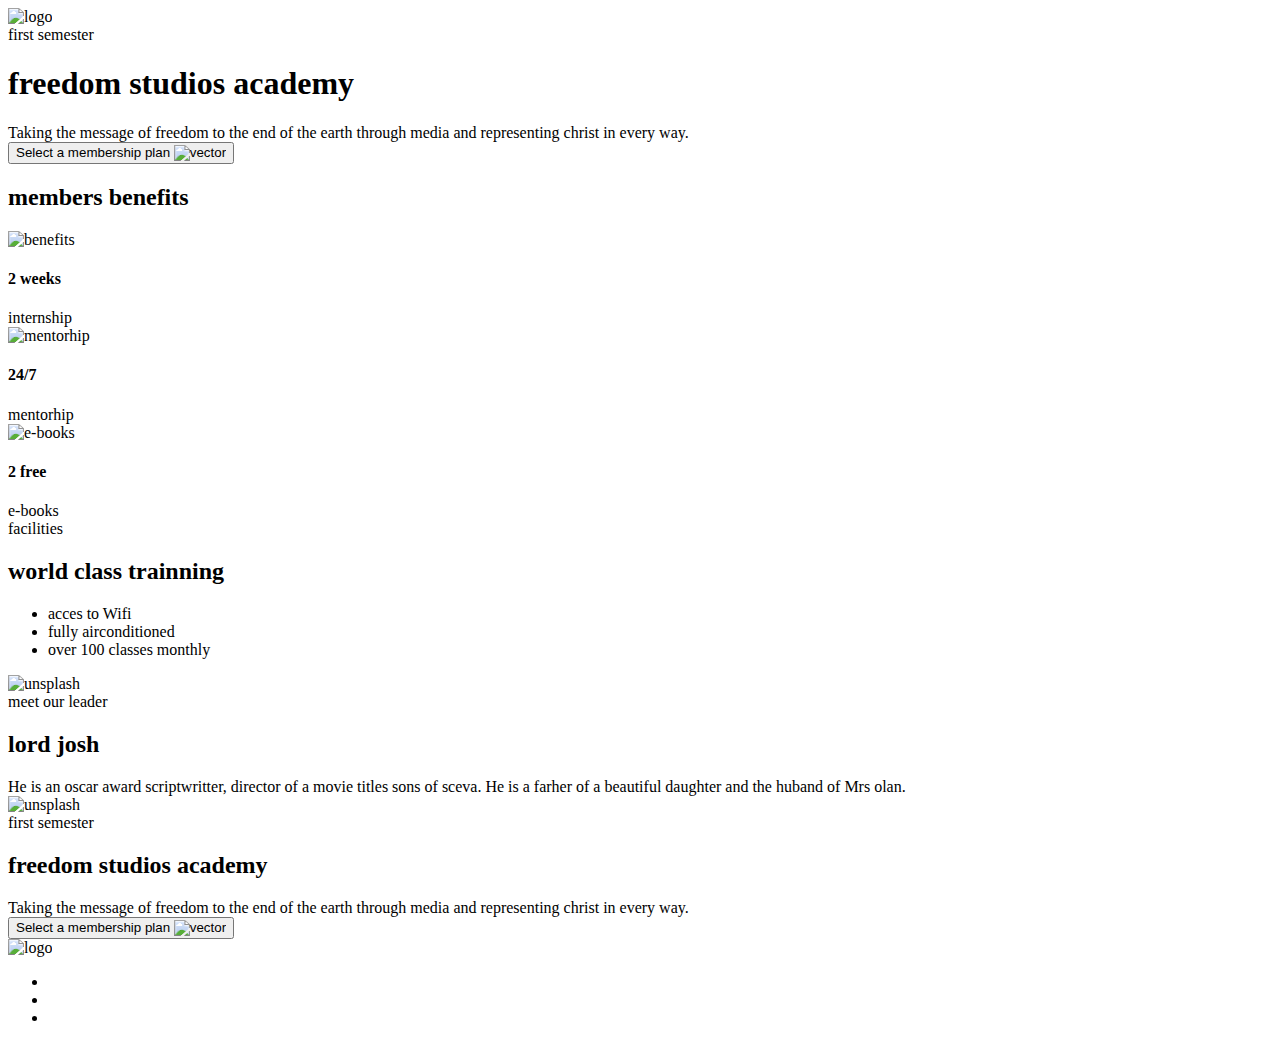
==== commit ff3e316f: "Add files via upload" ====
--- a/index.html
+++ b/index.html
@@ -1,474 +1,124 @@
-<!DOCTYPE html>
-<html lang="ru">
-<head>
-    <meta charset="UTF-8">
-    <meta name="viewport" content="width=device-width, initial-scale=1.0">
-    <meta http-equiv="X-UA-Compatible" content="ie=edge">
-    <title>Portfolio</title>
-    <meta name="title" content="Моє портфоліо">
-    <meta name="description" content="Тут ви зможете ознайомитися з моїми роботами та дізнатися більше про мене">
-
-    <!-- Open Graph / Facebook -->
-    <meta property="og:type" content="website">
-    <meta property="og:url" content="https://metatags.io/">
-    <meta property="og:title" content="Моє портфоліо">
-    <meta property="og:description" content="Тут ви зможете ознайомитися з моїми роботами та дізнатися більше про мене">
-    <meta property="og:image" content="https://metatags.io/assets/meta-tags-16a33a6a8531e519cc0936fbba0ad904e52d35f34a46c97a2c9f6f7dd7d336f2.png">
-
-    <!-- Twitter -->
-    <meta property="twitter:card" content="summary_large_image">
-    <meta property="twitter:url" content="https://metatags.io/">
-    <meta property="twitter:title" content="Моє портфоліо">
-    <meta property="twitter:description" content="Тут ви зможете ознайомитися з моїми роботами та дізнатися більше про мене">
-    <meta property="twitter:image" content="https://metatags.io/assets/meta-tags-16a33a6a8531e519cc0936fbba0ad904e52d35f34a46c97a2c9f6f7dd7d336f2.png">
-
-    <!-- Favicon  -->
-    <link rel="apple-touch-icon" sizes="57x57" href="icons/favicon//apple-icon-57x57.png">
-    <link rel="apple-touch-icon" sizes="60x60" href="icons/favicon//apple-icon-60x60.png">
-    <link rel="apple-touch-icon" sizes="72x72" href="icons/favicon//apple-icon-72x72.png">
-    <link rel="apple-touch-icon" sizes="76x76" href="icons/favicon//apple-icon-76x76.png">
-    <link rel="apple-touch-icon" sizes="114x114" href="icons/favicon//apple-icon-114x114.png">
-    <link rel="apple-touch-icon" sizes="120x120" href="icons/favicon//apple-icon-120x120.png">
-    <link rel="apple-touch-icon" sizes="144x144" href="icons/favicon//apple-icon-144x144.png">
-    <link rel="apple-touch-icon" sizes="152x152" href="icons/favicon//apple-icon-152x152.png">
-    <link rel="apple-touch-icon" sizes="180x180" href="icons/favicon//apple-icon-180x180.png">
-    <link rel="icon" type="image/png" sizes="192x192"  href="icons/favicon//android-icon-192x192.png">
-    <link rel="icon" type="image/png" sizes="32x32" href="icons/favicon//favicon-32x32.png">
-    <link rel="icon" type="image/png" sizes="96x96" href="icons/favicon//favicon-96x96.png">
-    <link rel="icon" type="image/png" sizes="16x16" href="icons/favicon//favicon-16x16.png">
-    <link rel="manifest" href="icons/favicon//manifest.json">
-    <meta name="msapplication-TileColor" content="#ffffff">
-    <meta name="msapplication-TileImage" content="icons/favicon//ms-icon-144x144.png">
-    <meta name="theme-color" content="#ffffff">
-
-    <link rel="stylesheet" href="css/style.css">
-</head>
-<body>
-    <aside class="sidepanel">
-        <a href="#" class="sidepanel__link"><img src="icons/social/facebook.svg" alt="facebooc"></a>
-        <a href="#" class="sidepanel__link"><img src="icons/social/instagram.svg" alt="instagram"></a>
-        <a href="#" class="sidepanel__link"><img src="icons/social/github.svg" alt="github"></a>
-        <div class="sidepanel__divider"></div>
-        <div class="sidepanel__text"><span>Соціальні мережі</span></div>
-    </aside>
-
-    <div class="menu">
-        <div class="menu__block">
-            <div class="menu__close">
-                <svg xmlns="http://www.w3.org/2000/svg" width="29" height="30" viewBox="0 0 29 30" fill="none">
-                    <path d="M17.1568 14.5231L28.4489 3.23075C29.1837 2.49623 29.1837 1.30861 28.4489 0.574085C27.7144 -0.160437 26.5267 -0.160437 25.7922 0.574085L14.4998 11.8665L3.20781 0.574085C2.47295 -0.160437 1.28567 -0.160437 0.551149 0.574085C-0.183716 1.30861 -0.183716 2.49623 0.551149 3.23075L11.8432 14.5231L0.551149 25.8155C-0.183716 26.55 -0.183716 27.7376 0.551149 28.4721C0.917206 28.8385 1.39852 29.0226 1.87948 29.0226C2.36045 29.0226 2.84141 28.8385 3.20781 28.4721L14.4998 17.1798L25.7922 28.4721C26.1586 28.8385 26.6396 29.0226 27.1205 29.0226C27.6015 29.0226 28.0825 28.8385 28.4489 28.4721C29.1837 27.7376 29.1837 26.55 28.4489 25.8155L17.1568 14.5231Z" fill="black"/>
-                </svg>
-            </div>
-            <nav>
-                <ul class="menu__list">
-                    <li class="menu__link"><a href="#"></a>ПРО МЕНЕ</li>
-                    <li class="menu__link"><a href="#"></a>МІЙ ДОСВІД</li>
-                    <li class="menu__link"><a href="#"></a>МОЇ НАВИКИ</li>
-                    <li class="menu__link"><a href="#"></a>МОЇ РОБОТИ</li>
-                    <li class="menu__link"><a href="#"></a>ПРАЙС-ЛИСТ</li>
-                    <li class="menu__link"><a href="#"></a>КОНТАКТИ</li>
-                </ul>
-            </nav>
-            <div class="menu__social">
-                <a href="#">
-                    <svg xmlns="http://www.w3.org/2000/svg" width="20" height="19" viewBox="0 0 20 19" fill="none">
-                        <path d="M10 0C4.475 0 0 4.36167 0 9.74107C0 14.0457 2.865 17.6962 6.8375 18.9832C7.3375 19.0749 7.52083 18.7734 7.52083 18.5148C7.52083 18.2835 7.5125 17.6706 7.50833 16.8585C4.72667 17.4459 4.14 15.5517 4.14 15.5517C3.685 14.4274 3.0275 14.1267 3.0275 14.1267C2.12167 13.5228 3.0975 13.5352 3.0975 13.5352C4.10167 13.603 4.62917 14.5389 4.62917 14.5389C5.52083 16.0283 6.97 15.5979 7.54167 15.3493C7.63167 14.719 7.88917 14.2903 8.175 14.0466C5.95417 13.8029 3.62 12.9652 3.62 9.23304C3.62 8.16988 4.0075 7.30085 4.64917 6.61934C4.53667 6.37317 4.19917 5.3827 4.73667 4.04116C4.73667 4.04116 5.57417 3.78012 7.48667 5.03988C8.28667 4.82345 9.13667 4.71606 9.98667 4.7111C10.8367 4.71606 11.6867 4.82345 12.4867 5.03988C14.3867 3.78012 15.2242 4.04116 15.2242 4.04116C15.7617 5.3827 15.4242 6.37317 15.3242 6.61934C15.9617 7.30085 16.3492 8.16988 16.3492 9.23304C16.3492 12.9752 14.0117 13.7987 11.7867 14.0383C12.1367 14.3307 12.4617 14.928 12.4617 15.8408C12.4617 17.1444 12.4492 18.1918 12.4492 18.5082C12.4492 18.7635 12.6242 19.0683 13.1367 18.9708C17.1375 17.692 20 14.0391 20 9.74107C20 4.36167 15.5225 0 10 0Z" fill="#212121"/>
-                    </svg></a>
-                <a href="#">
-                  <svg xmlns="http://www.w3.org/2000/svg" width="20" height="20" viewBox="0 0 20 20" fill="none">
-                    <path d="M-6.01032e-07 6.25L-2.73196e-07 13.75C-1.22337e-07 17.2012 2.79875 20 6.25 20L13.75 20C17.2013 20 20 17.2012 20 13.75L20 6.25C20 2.79875 17.2012 -7.51891e-07 13.75 -6.01032e-07L6.25 -2.73196e-07C2.79875 -1.22337e-07 -7.51891e-07 2.79875 -6.01032e-07 6.25ZM13.75 1.875C16.1625 1.875 18.125 3.8375 18.125 6.25L18.125 13.75C18.125 16.1625 16.1625 18.125 13.75 18.125L6.25 18.125C3.8375 18.125 1.875 16.1625 1.875 13.75L1.875 6.25C1.875 3.8375 3.8375 1.875 6.25 1.875L13.75 1.875Z" fill="black"/>
-                    <path d="M5 10C5 12.7612 7.23875 15 10 15C12.7613 15 15 12.7612 15 10C15 7.23875 12.7612 5 10 5C7.23875 5 5 7.23875 5 10ZM13.125 10C13.125 11.7225 11.7225 13.125 10 13.125C8.27625 13.125 6.875 11.7225 6.875 10C6.875 8.2775 8.27625 6.875 10 6.875C11.7225 6.875 13.125 8.2775 13.125 10Z" fill="black"/>
-                    <path d="M5.29123 4.625C5.29123 4.25704 4.99295 3.95875 4.62499 3.95875C4.25703 3.95875 3.95874 4.25704 3.95874 4.625C3.95874 4.99296 4.25703 5.29125 4.62499 5.29125C4.99295 5.29125 5.29123 4.99296 5.29123 4.625Z" fill="black"/>
-                  </svg></a>
-                <a href="#">
-                    <svg xmlns="http://www.w3.org/2000/svg" width="20" height="20" viewBox="0 0 20 20" fill="none">
-                        <path d="M17.0698 0L2.9292 0C1.3139 0 -0.000488281 1.31439 -0.000488281 2.92969L-0.000488281 17.0703C-0.000488281 18.6856 1.3139 20 2.9292 20L8.82764 20L8.82764 12.9297L6.48389 12.9297L6.48389 9.41406L8.82764 9.41406L8.82764 7.03125C8.82764 5.09262 10.4046 3.51563 12.3433 3.51563L15.8979 3.51563L15.8979 7.03125L12.3433 7.03125L12.3433 9.41406L15.8979 9.41406L15.312 12.9297L12.3433 12.9297L12.3433 20L17.0698 20C18.6851 20 19.9995 18.6856 19.9995 17.0703L19.9995 2.92969C19.9995 1.31439 18.6851 0 17.0698 0Z" fill="black"/>
-                    </svg></a>
-            </div>
-        </div>
-        <div class="menu__overlay"></div>
-    </div>
-
-    <section class="promo">
-        <div class="hamburger">
-            <span></span>
-            <span class="long"></span>
-            <span></span>
-        </div>
-        <div class="container">
-            <div class="title title__fz16 promo__subtitle">Мене звати Жан Шевчук</div>
-            <h1 class="title promo__title title__fz48">Я web-розробник з міста Франківськ</h1>
-            <div class="promo__btns">
-                <a href="#" class="promo__link btn">Портфоліо</a>
-                <a href="#" class="promo__link">Про мене</a>
-            </div>
-        </div>
-    </section>
-
-    <section class="about">
-        <div class="container">
-            <div class="about__wrapper">
-                <div class="about__photo">
-                    <img srcset="img/main_photo_mini.jpg 300w, img/main_photo.jpg 400w"
-                         sizes="(max-width: 576px) 280px, (min-width: 577px) 400px"
-                         src="img/main_photo.jpg" alt="me-photo">
-                </div>
-                <div class="about__descr">
-                    <h2 class="title title__fz16 about__title">Про мене</h2>
-                    <div class="title title__fz36 about__subtitle">Мене звати Жан</div>
-                    <div class="divider"></div>
-                    <p class="about__text">Lorem ipsum dolor sit amet, consectetur adipiscing elit, sed do eiusmod tempor incididunt ut labore et dolore magna aliqua. Ut enim ad minim veniam, quis nostrud exercitation ullamco laboris nisi ut aliquip ex ea commodo consequat. Duis aute irure dolor in reprehenderit in voluptate velit esse cillum dolore eu fugiat nulla pariatur. Excepteur sint occaecat cupidatat non proident, sunt in culpa qui officia deserunt mollit anim id est laborum</p>
-                </div>
-                <div class="about__skills">
-                    <div class="about__skills-item">
-                        <div class="about__skills-circle">
-                            <img src="icons/about_me/web_development.svg" alt="web-dev">
-                        </div>
-                        <div>
-                            <div class="title title__fz14">Web-розробка</div>
-                            <div class="about__skills-text">Lorem ipsum dolor sit amet, consectetur adipiscing elit, sed do eiusmod tempor incididunt ut labore et dolore magna aliqua.</div>
-                        </div>
-                    </div>
-                    <div class="about__skills-item">
-                        <div class="about__skills-circle">
-                            <img src="icons/about_me/mobile_dev.svg" alt="web-dev">
-                        </div>
-                        <div>
-                            <div class="title title__fz14">Розробка додатків</div>
-                            <div class="about__skills-text">Lorem ipsum dolor sit amet, consectetur adipiscing elit, sed do eiusmod tempor incididunt ut labore et dolore magna aliqua.</div>
-                        </div>
-                    </div>
-                    <div class="about__skills-item">
-                        <div class="about__skills-circle">
-                            <img src="icons/about_me/design.svg" alt="web-dev">
-                        </div>
-                        <div>
-                            <div class="title title__fz14">UI/UX Design</div>
-                            <div class="about__skills-text">Lorem ipsum dolor sit amet, consectetur adipiscing elit, sed do eiusmod tempor incididunt ut labore et dolore magna aliqua.</div>
-                        </div>
-                    </div>
-                </div>
-            </div>
-        </div>
-    </section>
-
-    <section class="resume">
-        <div class="container">
-            <h2 class="title title__fz16 resume__title">Досвід</h2>
-            <div class="title title__fz36 resume__subtitle">Чим я буду корисний</div>
-            <div class="divider"></div>
-
-            <div class="resume__wrapper">
-                <div class="resume__column">
-                    <h3 class="title title__fz20 resume__column-title">Освіта</h3>
-                    <ul>
-                        <li>
-                            <div class="resume__item">
-                                <div class="resume__item-head">
-                                    <div class="resume__item-icon">
-                                        <img src="icons/experience/university.svg" alt="#">
-                                    </div>
-                                    <h4 class="title title__fz14">ВСП ФКЕП ІФНТУНГ</h4>
-                                    <div class="resume__item-location">Диплом бакалавра | Україна (2020-2024)</div>
-                                </div>
-                                <div class="resume__item-body">
-                                    Lorem ipsum dolor sit amet, consectetur adipiscing elit, sed do eiusmod tempor incididunt ut labore et dolore magna aliqua.Lorem ipsum dolor sit amet, consectetur adipiscing elit, sed do eiusmo. 
-                                </div>
-                            </div>
-                        </li>
-                        <li>
-                            <div class="resume__item">
-                                <div class="resume__item-head">
-                                    <div class="resume__item-icon">
-                                        <img src="icons/experience/courses.svg" alt="#">
-                                    </div>
-                                    <h4 class="title title__fz14">Udemy</h4>
-                                    <div class="resume__item-location">Курси з Web-розробки</div>
-                                </div>
-                                <div class="resume__item-body">
-                                    Lorem ipsum dolor sit amet, consectetur adipiscing elit, sed do eiusmod tempor incididunt ut labore et dolore magna aliqua.Lorem ipsum dolor sit amet, consectetur adipiscing elit, sed do eiusmo. 
-                                </div>
-                            </div>
-                        </li>
-                    </ul>
-                </div>
-                <div class="resume__column">
-                    <h3 class="title title__fz20 resume__column-title">Досвід роботи</h3>
-                    <ul>
-                        <li>
-                            <div class="resume__item">
-                                <div class="resume__item-head">
-                                    <div class="resume__item-icon">
-                                        <img src="icons/experience/developer.svg" alt="#">
-                                    </div>
-                                    <h4 class="title title__fz14">Front-End Developer</h4>
-                                    <div class="resume__item-location">--- | Україна (---- - ----)</div>
-                                </div>
-                                <div class="resume__item-body">
-                                    Lorem ipsum dolor sit amet, consectetur adipiscing elit, sed do eiusmod tempor incididunt ut labore et dolore magna aliqua.Lorem ipsum dolor sit amet, consectetur adipiscing elit, sed do eiusmo. 
-                                </div>
-                            </div>
-                        </li>
-                        <li>
-                            <div class="resume__item">
-                                <div class="resume__item-head">
-                                    <div class="resume__item-icon">
-                                        <img src="icons/experience/designer.svg" alt="#">
-                                    </div>
-                                    <h4 class="title title__fz14">UI/UX Designer</h4>
-                                    <div class="resume__item-location">---- ---- | Україна (----)</div>
-                                </div>
-                                <div class="resume__item-body">
-                                    Lorem ipsum dolor sit amet, consectetur adipiscing elit, sed do eiusmod tempor incididunt ut labore et dolore magna aliqua.Lorem ipsum dolor sit amet, consectetur adipiscing elit, sed do eiusmo. 
-                                </div>
-                            </div>
-                        </li>
-                    </ul>
-                </div>
-            </div>
-        </div>
-    </section>
-
-    <section class="skills">
-        <div class="container">
-            <h2 class="title title__fz16 skills__title">Навики</h2>
-            <div class="title title__fz36 skills__subtitle">Що я використовую в роботі</div>
-            <div class="divider"></div>
-
-            <div class="skills__items">
-                <div class="skills__item">
-                    <div class="skills__item-img">
-                        <img src="icons/skills/html5.svg" alt="html5">
-                    </div>
-                    <h3 class="title title__fz14">HTML5</h3>
-                    <p>Саме він створює каркас вашого сайту або програми, а п'ята версія дозволить мені створювати більш SEO-оптимізовану структуру вашого продукту</p>
-                </div>
-                <div class="skills__item">
-                    <div class="skills__item-img">
-                        <img src="icons/skills/css3.svg" alt="css3">
-                    </div>
-                    <h3 class="title title__fz14">CSS3</h3>
-                    <p>Ця мова стилів дозволяє мені створювати абсолютно будь-який зовнішній вигляд вашого сайту або програми. Все обмежується лише вашою фантазією!</p>
-                </div>
-                <div class="skills__item">
-                    <div class="skills__item-img">
-                        <img src="icons/skills/js.svg" alt="java script">
-                    </div>
-                    <h3 class="title title__fz14">Java Script</h3>
-                    <p>Ця мова програмування дозволяє оживити все, що завгодно: слайдери, вікна, підказки, вкладки, отримання даних від сервера та багато іншого</p>
-                </div>
-                <div class="skills__item">
-                    <div class="skills__item-img">
-                        <img src="icons/skills/jquery.svg" alt="Jquery">
-                    </div>
-                    <h3 class="title title__fz14">Jquery</h3>
-                    <p>Бібліотека Jquery дозволить прискорити розробку. Без необхідності інтегрувати в проект ми її не будемо, але звичка роботи з нею присутня</p>
-                </div>
-                <div class="skills__item">
-                    <div class="skills__item-img">
-                        <img src="icons/skills/react.svg" alt="React">
-                    </div>
-                    <h3 class="title title__fz14">React</h3>
-                    <p>Ця бібліотека дозволяє створювати веб-додатки. Ми можемо створити максимально інтерактивний продукт саме під ваші цілі</p>
-                </div>
-                <div class="skills__item">
-                    <div class="skills__item-img">
-                        <img src="icons/skills/node.js.svg" alt="Node.js">
-                    </div>
-                    <h3 class="title title__fz14">Node.js</h3>
-                    <p>Ця платформа дозволяє створювати бекенд для вашого продукту - "мізки", які виконуватимуть дії, які користувач не бачить</p>
-                </div>
-                <div class="skills__item">
-                    <div class="skills__item-img">
-                        <img src="icons/skills/mongo.db.svg" alt="Mongo.db">
-                    </div>
-                    <h3 class="title title__fz14">Mongo.db</h3>
-                    <p>Це нереляційна база даних, яка зберігатиме дані вашого сайту або програми</p>
-                </div>
-            </div>
-
-            <div class="skills__ratings">
-                <div class="skills__ratings-item">
-                    <div class="title title__fz14 skills__ratings-title">Створення сайтів</div>
-                    <div class="skills__ratings-counter">100%</div>
-                    <div class="skills__ratings-line">
-                        <span></span>
-                    </div>
-                </div>
-                <div class="skills__ratings-item">
-                    <div class="title title__fz14 skills__ratings-title">Створення додатків</div>
-                    <div class="skills__ratings-counter">85%</div>
-                    <div class="skills__ratings-line">
-                        <span></span>
-                    </div>
-                </div>
-                <div class="skills__ratings-item">
-                    <div class="title title__fz14 skills__ratings-title">Робота з даними</div>
-                    <div class="skills__ratings-counter">90%</div>
-                    <div class="skills__ratings-line">
-                        <span></span>
-                    </div>
-                </div>
-                <div class="skills__ratings-item">
-                    <div class="title title__fz14 skills__ratings-title">Креативність</div>
-                    <div class="skills__ratings-counter">75%</div>
-                    <div class="skills__ratings-line">
-                        <span></span>
-                    </div>
-                </div>
-                <div class="skills__ratings-item">
-                    <div class="title title__fz14 skills__ratings-title">Створення дизайну</div>
-                    <div class="skills__ratings-counter">90%</div>
-                    <div class="skills__ratings-line">
-                        <span></span>
-                    </div>
-                </div>
-                <div class="skills__ratings-item">
-                    <div class="title title__fz14 skills__ratings-title">Soft skills</div>
-                    <div class="skills__ratings-counter">90%</div>
-                    <div class="skills__ratings-line">
-                        <span></span>
-                    </div>
-                </div>
-            </div>
-        </div>
-    </section>
-
-    <section class="portfolio">
-        <div class="container">
-            <h2 class="title title__fz16 portfolio__title">Портфоліо</h2>
-            <div class="title title__fz36 portfolio__subtitle">Мої роботи</div>
-            <div class="divider"></div>
-        </div>
-
-        <div class="portfolio__wrapper">
-            <a href="https://github.com/Crake888/uber" class="portfolio__item">
-                <img src="img/works/uber.jpg" alt="uber">
-            </a>
-            <a href="/dist/Pulse" class="portfolio__item">
-                <img src="img/works/pulse.jpg" alt="pulse">
-            </a>
-            <a href="/dist/Freedom" class="portfolio__item">
-                <img src="http://127.0.0.1:5500/dist/Freedom/img/unsplash_IZyUDvPMJCggg.jpg" alt="test">
-            </a>
-            <a href="#" class="portfolio__item vertical">
-                <img src="img/works/plans.jpg" alt="test">
-            </a>
-            <a href="#" class="portfolio__item">
-                <img src="img/works/ipad.jpg" alt="test">
-            </a>
-            <a href="#" class="portfolio__item horizonal">
-                <img src="img/works/mac.jpg" alt="test">
-            </a>
-        </div>
-    </section>
-
-    <section class="price">
-        <div class="container">
-            <h2 class="title title__fz16 price__title">Прайс-лист</h2>
-            <div class="divider"></div>
-    
-            <div class="price__wrapper">
-                <div class="price__item">
-                    <div class="price__type">Landing-page</div>
-                    <div class="price__count">від 5000 грн.</div>
-                    <div class="price__descr">
-                        Односторінковий сайт для презентації/послуг/товарів/...
-                    </div>
-                </div>
-                <div class="price__item">
-                    <div class="price__type">Web-приложение</div>
-                    <div class="price__count">від 20000 грн.</div>
-                    <div class="price__descr">
-                        Додаток усередині браузера для кращого комфорту
-                    </div>
-                </div>
-                <div class="price__item">
-                    <div class="price__type">Корпоративний сайт</div>
-                    <div class="price__count">від 20000 грн.</div>
-                    <div class="price__descr">
-                        Сайт для вашого бізнесу чи компанії
-                    </div>
-                </div>
-                <div class="price__item">
-                    <div class="price__type">Android/IOS додаток</div>
-                    <div class="price__count">від 25000 грн.</div>
-                    <div class="price__descr">
-                        Додаток для смартфона будь-якої ОС
-                    </div>
-                </div>
-                <div class="price__item">
-                    <div class="price__type">Інтернет магазин</div>
-                    <div class="price__count">від 30000 грн.</div>
-                    <div class="price__descr">
-                        Інструмент для вашого продажу в мережі
-                    </div>
-                </div>
-                <div class="price__item">
-                    <div class="price__type">Дизайн</div>
-                    <div class="price__count">Індивідуально</div>
-                    <div class="price__descr">
-                        Створимо дизайн для вашого сайту/додатку...
-                    </div>
-                </div>
-            </div>
-        </div>
-    </section>
-
-    <div class="contacts">
-        <div class="container">
-            <div class="contacts__wrapper">
-                <div class="contacts__photo">
-                    <img src="img/main_photo.jpg" alt="photo">
-                </div>
-
-                <div class="contacts__descr">
-                    <h2 class="title title__fz16 contacts__title">Контакти</h2>
-                    <div class="title title__fz36 contacts__subtitle">Зв'яжіться зі мною</div>
-                    <div class="divider"></div>
-
-                    <div class="title title__fz14 contacts__text">Будь-яким зручним для вас способом:</div>
-
-                    <div class="contacts__social">
-                        <a href="" class="contacts__link">
-                            <img src="icons/social/Facebook_2.svg" alt="facebooc">
-                        </a>
-                        <a href="" class="contacts__link">
-                            <img src="icons/social/telegram.svg" alt="telegram">
-                        </a>
-                        <a href="" class="contacts__link">
-                            <img src="icons/social/Instagram_2.svg" alt="instagram">
-                        </a>
-                    </div>
-
-                    <div class="title title__fz14 contacts__text">Або залиште ваші дані і я сам вам напишу:</div>
-
-                    <form action="#" class="contacts__form">
-                        <div class="contacts__input">
-                            <input required name="name" id="name" type="text">
-                            <label for="name">Ваше ім'я</label>
-                        </div>
-                        <div class="contacts__input">
-                            <input required name="email" id="email" type="email">
-                            <label for="email">Ваша пошта</label>
-                        </div>
-                        <div class="contacts__textarea">
-                            <textarea name="text" id="text"></textarea>
-                            <label for="text">Ваше повідомлення</label>
-                        </div>
-                        <div class="contacts__triggers">
-                            <button class="contacts__btn btn">Надіслати повідомлення</button>
-                            <div class="contacts__policy">
-                                <input required type="checkbox">
-                                <span>Я згоден(а) з <a href="policy.html">політикою конфіденційності</a></span>
-                            </div>
-                        </div>
-                    </form>
-                </div>
-            </div>
-        </div>
-    </div>  
-
-    <script src="js/script.js"></script>
-</body>
-</html>
+<!DOCTYPE html>
+<html lang="en">
+<head>
+    <meta charset="UTF-8">
+    <meta http-equiv="X-UA-Compatible" content="IE=edge">
+    <meta name="viewport" content="width=device-width, initial-scale=1.0">
+    <link rel="stylesheet" href="css/bootstrap-reboot.min.css">
+    <link rel="stylesheet" href="css/bootstrap-grid.min.css">
+    <link rel="preconnect" href="https://fonts.googleapis.com">
+    <link rel="preconnect" href="https://fonts.gstatic.com" crossorigin>
+    <link href="https://fonts.googleapis.com/css2?family=Barlow&display=swap" rel="stylesheet">
+    <link rel="stylesheet" href="css/style.css">
+    <title>Freedom studios</title>
+</head>
+<body>
+
+  <div class="wrapper">
+    <header class="header">
+      <div class="header_container">
+        <div class="header_logo"><img src="icons/logo.svg" alt="logo"></div>
+      </div>
+    </header>
+    <main class="page">
+      <section class="page_main-block main-block">
+        <div class="main-block_container">
+          <div class="main-block_body">
+              <div class="main-block_label">first semester</div>
+              <h1 class="main-block_title">freedom studios academy</h1>
+              <div class="main-block_text">Taking the message of freedom to the end of the earth through media and representing christ in every way.</div>
+              <button class="main-block_btn">Select a membership plan <img src="icons/vector.svg" alt="vector"></button>
+            </div>
+          </div>
+      </section>
+      <section class="page_benefits benefits">
+        <div class="benefits_container">
+          <h2 class="benefits_title title">members benefits</h2>
+          <article class="benefits_item item-benefit">
+            <div class="item-benefit_icon">
+              <img src="icons/Vector1.svg" alt="benefits">
+            </div>
+            <div class="item-benefit_body">
+              <h4 class="item-benefit_title title">2 weeks</h4>
+              <div class="item-benefit_text">internship</div>
+            </div>
+          </article>
+          <article class="benefits_item item-benefit">
+            <div class="item-benefit_icon">
+              <img src="icons/Vector2.png" alt="mentorhip">
+            </div>
+            <div class="item-benefit_body">
+              <h4 class="item-benefit_title title">24/7</h4>
+              <div class="item-benefit_text">mentorhip</div>
+            </div>
+          </article>
+          <article class="benefits_item item-benefit">
+            <div class="item-benefit_icon">
+              <img src="icons/Vector3.png" alt="e-books">
+            </div>
+            <div class="item-benefit_body">
+              <h4 class="item-benefit_title title">2 free</h4>
+              <div class="item-benefit_text">e-books</div>
+            </div>
+          </article>
+        </div>
+      </section>
+      <section class="page_trainning trainning">
+        <div class="trainning_container">
+          <div class="trainning_content">
+            <div class="trainning_label label">facilities</div>
+            <h2 class="trainning_title title">world class trainning</h2>
+            <ul class="trainning_list">
+              <li>acces to Wifi</li>
+              <li>fully airconditioned</li>
+              <li>over 100 classes monthly</li>
+            </ul>
+          </div>
+          <div class="trainning_image"><img src="img/unsplash_IZyUDvPMJCg.jpg" alt="unsplash"></div>
+        </div>
+      </section>
+      <section class="page_leader leader">
+        <div class="leader_container">
+          <div class="leader_content">
+            <div class="leader_label label">meet our leader</div>
+            <h2 class="leader_title title">lord josh</h2>
+            <div class="leader_text">He is an  oscar award scriptwritter, director of a movie titles sons of sceva. He is a farher of a beautiful daughter and the huband of Mrs olan.</div>
+          </div>
+          <div class="leader_image">
+            <img src="img/unsplash_IZyUDvPMJCggg.jpg" alt="unsplash">
+          </div>
+        </div>
+      </section>
+      <section class="page_academy academy">
+        <div class="academy_body">
+        <div class="academy_container">
+          <div class="academy_label">first semester</div>
+          <h2 class="academy_title">freedom studios academy</h2>
+          <div class="academy_text">Taking the message of freedom to the end of the earth through media and representing christ in every way.</div>
+          <button class="academy_button button">Select a membership plan <img src="icons/vector.svg" alt="vector"></button>
+        </div>
+        </div>
+      </section>
+    </main>
+    <footer class="footer">
+      <div class="footer_container">
+        <div class="footer_logo">
+          <img src="icons/logo.svg" alt="logo">
+        </div>
+        <ul class="footer_social social">
+          <li class="social_item">
+            <a href="#" class="social_link"><img src="icons/Vector5.png" alt=""></a>
+          </li>
+          <li class="social_item">
+            <a href="#" class="social_link"><img src="icons/Vector6.svg" alt=""></a>
+          </li>
+          <li class="social_item">
+            <a href="#" class="social_link"><img src="icons/Vector7.svg" alt=""></a>
+          </li>
+        </ul>
+      </div>
+    </footer>
+  </div>
+<script src="https://kit.fontawesome.com/6bdb29c2d1.js" crossorigin="anonymous"></script>
+</body>
+</html>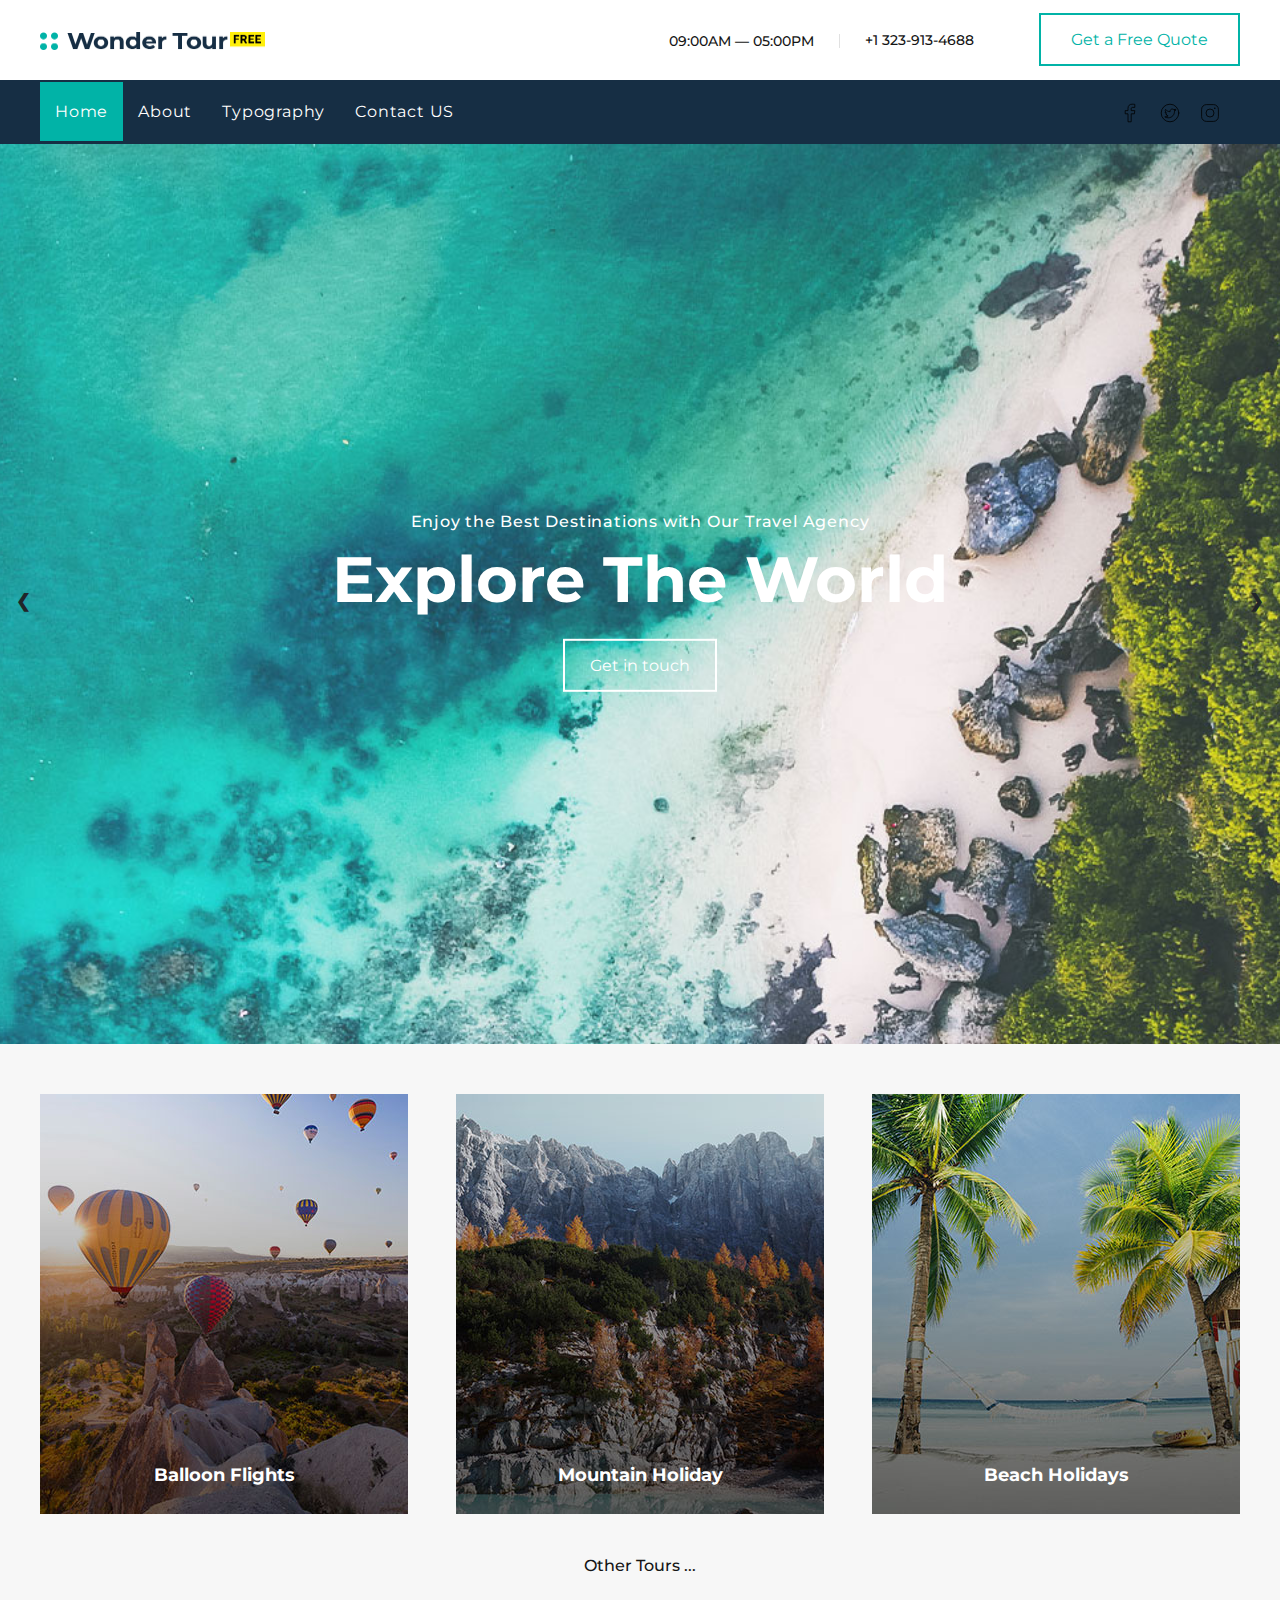
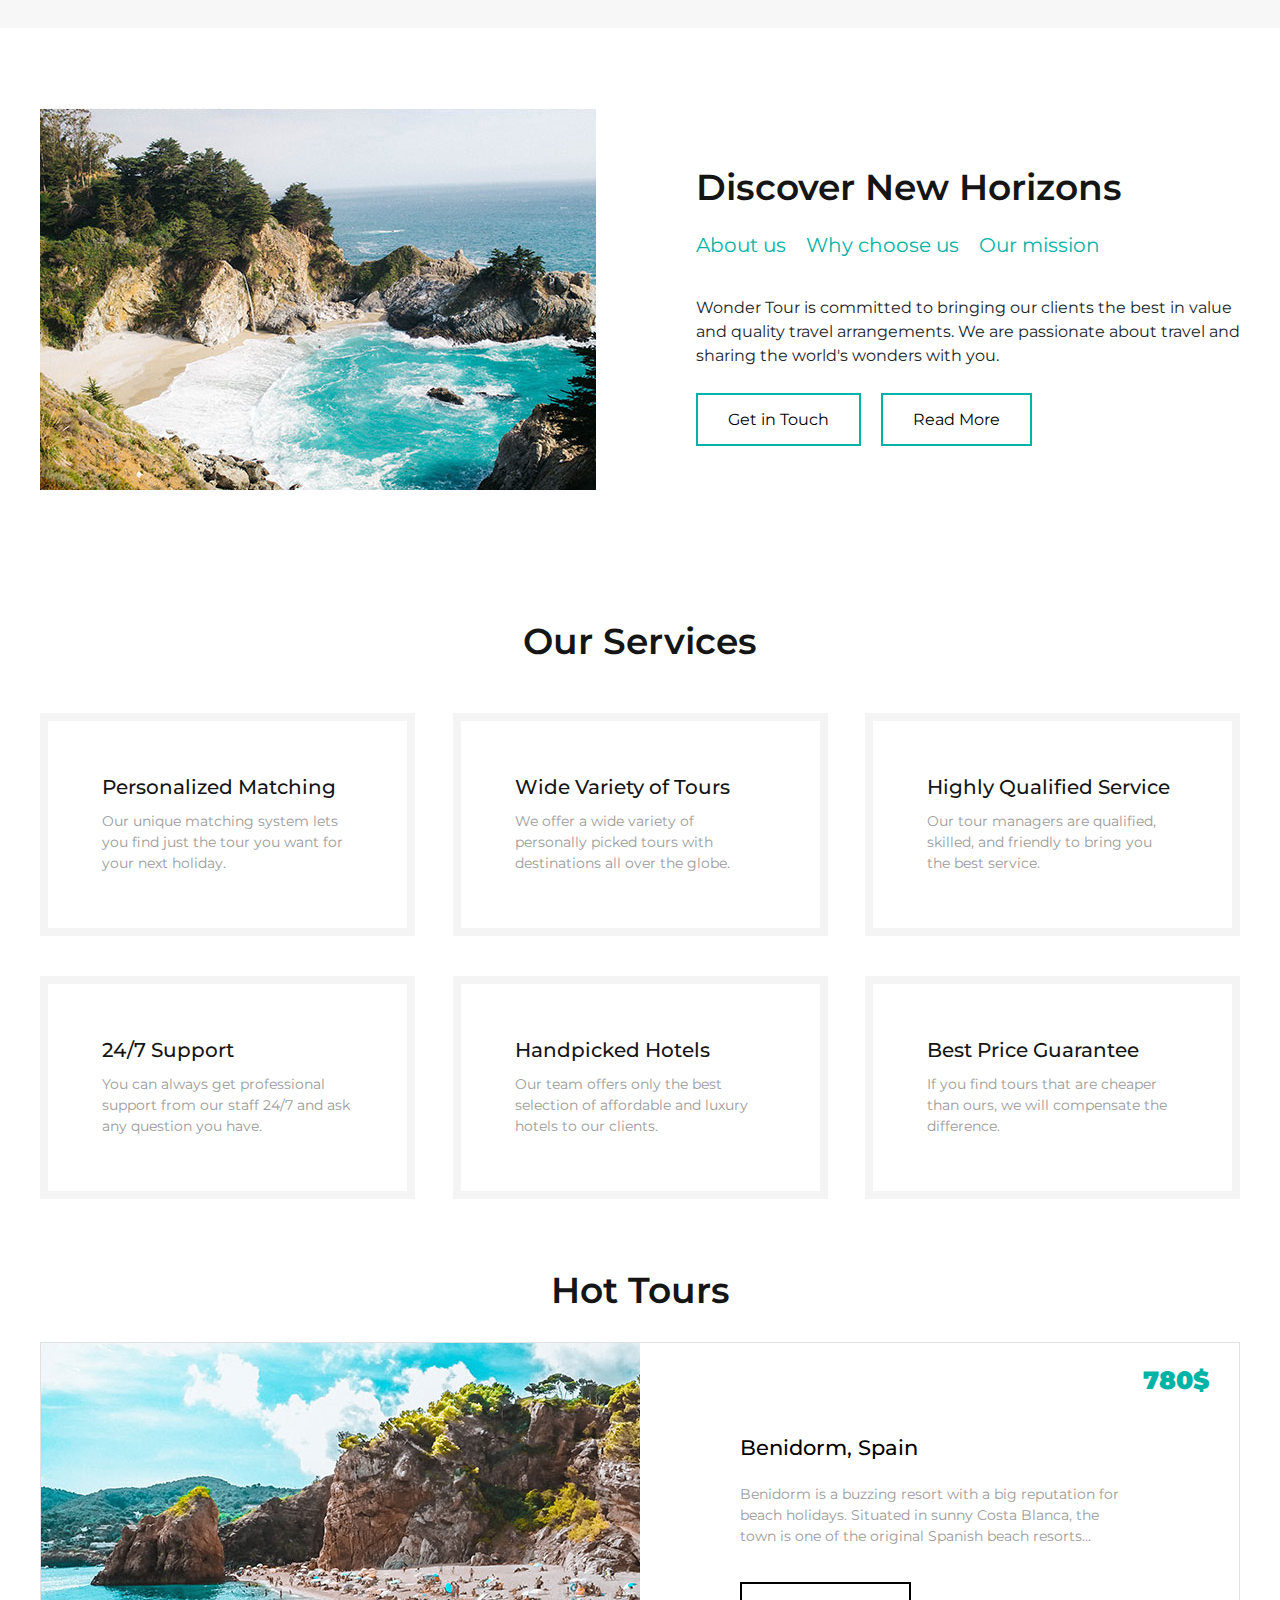
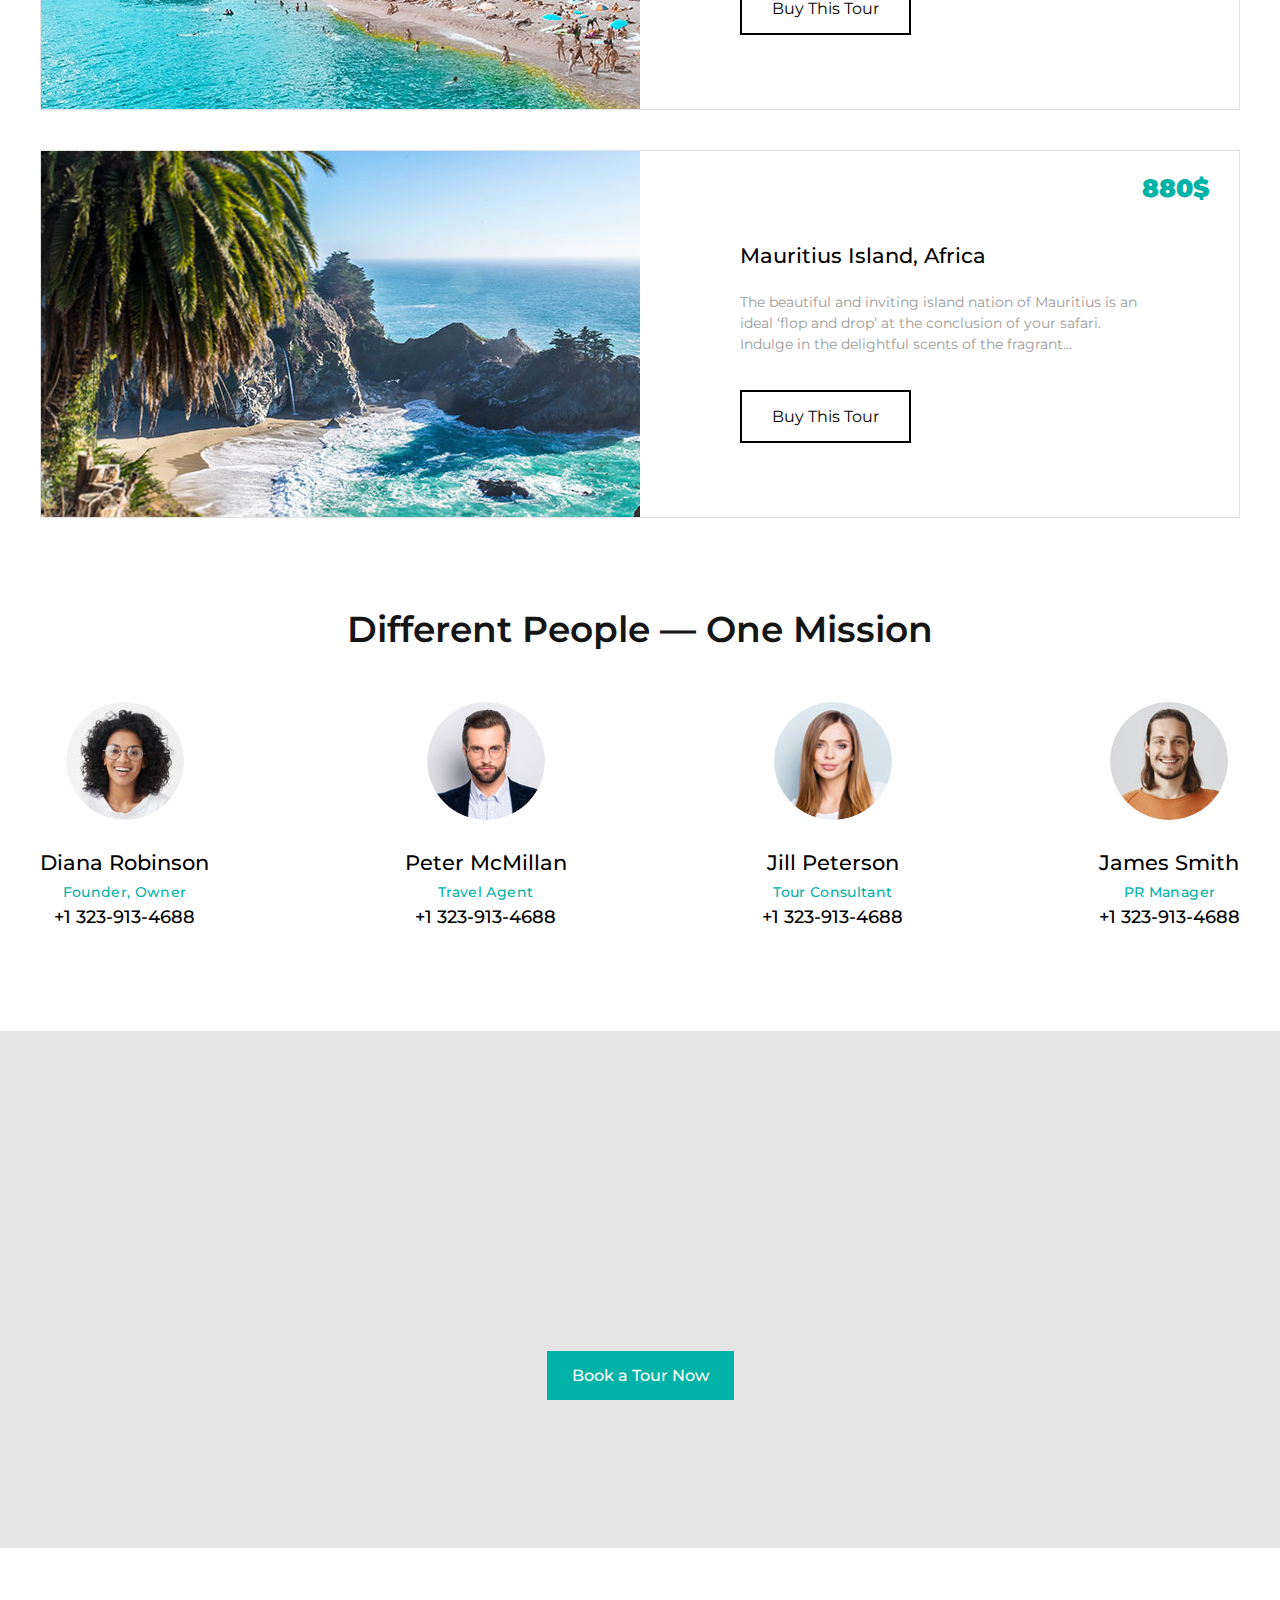
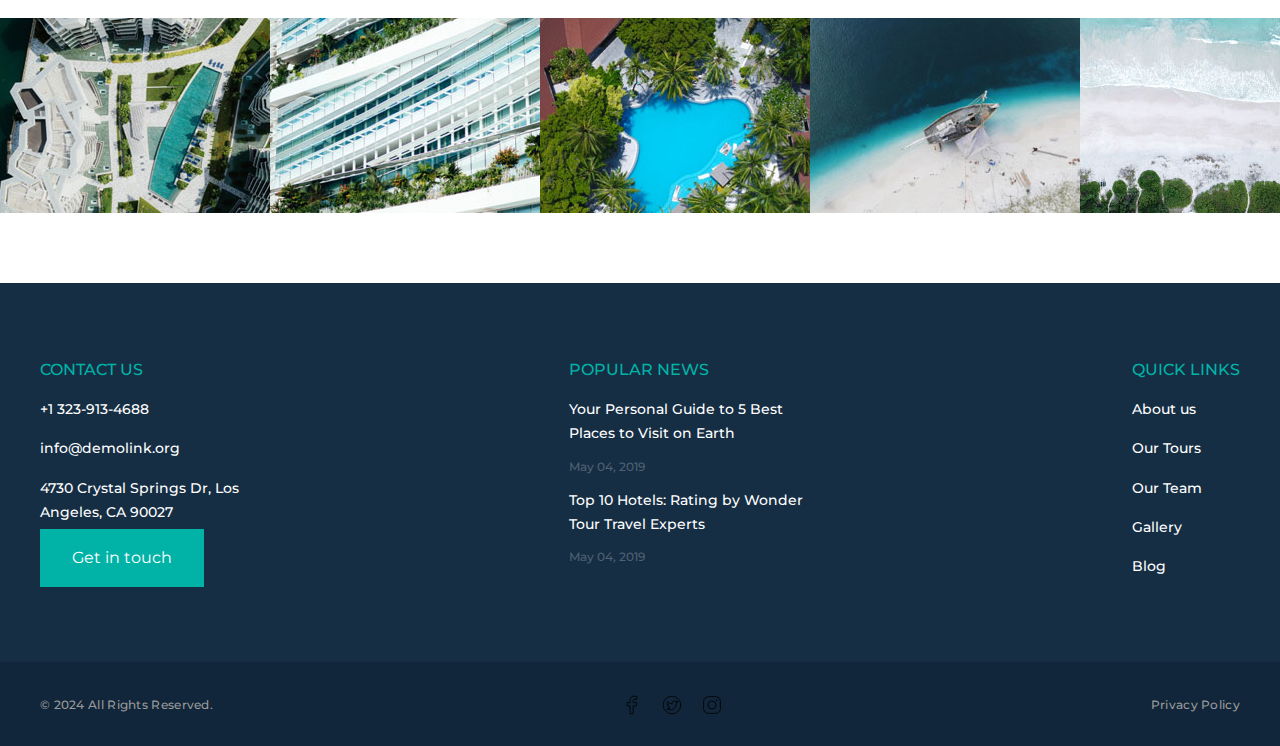
==== commit a6a13495: "Add files via upload" ====
--- a/index.html
+++ b/index.html
@@ -1,124 +1,379 @@
-<!DOCTYPE html>
-<html lang="en">
-<head>
-    <meta charset="UTF-8">
-    <meta http-equiv="X-UA-Compatible" content="IE=edge">
-    <meta name="viewport" content="width=device-width, initial-scale=1.0">
-    <link rel="stylesheet" href="css/bootstrap-reboot.min.css">
-    <link rel="stylesheet" href="css/bootstrap-grid.min.css">
-    <link rel="preconnect" href="https://fonts.googleapis.com">
-    <link rel="preconnect" href="https://fonts.gstatic.com" crossorigin>
-    <link href="https://fonts.googleapis.com/css2?family=Barlow&display=swap" rel="stylesheet">
-    <link rel="stylesheet" href="css/style.css">
-    <title>Freedom studios</title>
-</head>
-<body>
-
-  <div class="wrapper">
-    <header class="header">
-      <div class="header_container">
-        <div class="header_logo"><img src="icons/logo.svg" alt="logo"></div>
-      </div>
-    </header>
-    <main class="page">
-      <section class="page_main-block main-block">
-        <div class="main-block_container">
-          <div class="main-block_body">
-              <div class="main-block_label">first semester</div>
-              <h1 class="main-block_title">freedom studios academy</h1>
-              <div class="main-block_text">Taking the message of freedom to the end of the earth through media and representing christ in every way.</div>
-              <button class="main-block_btn">Select a membership plan <img src="icons/vector.svg" alt="vector"></button>
-            </div>
-          </div>
-      </section>
-      <section class="page_benefits benefits">
-        <div class="benefits_container">
-          <h2 class="benefits_title title">members benefits</h2>
-          <article class="benefits_item item-benefit">
-            <div class="item-benefit_icon">
-              <img src="icons/Vector1.svg" alt="benefits">
-            </div>
-            <div class="item-benefit_body">
-              <h4 class="item-benefit_title title">2 weeks</h4>
-              <div class="item-benefit_text">internship</div>
-            </div>
-          </article>
-          <article class="benefits_item item-benefit">
-            <div class="item-benefit_icon">
-              <img src="icons/Vector2.png" alt="mentorhip">
-            </div>
-            <div class="item-benefit_body">
-              <h4 class="item-benefit_title title">24/7</h4>
-              <div class="item-benefit_text">mentorhip</div>
-            </div>
-          </article>
-          <article class="benefits_item item-benefit">
-            <div class="item-benefit_icon">
-              <img src="icons/Vector3.png" alt="e-books">
-            </div>
-            <div class="item-benefit_body">
-              <h4 class="item-benefit_title title">2 free</h4>
-              <div class="item-benefit_text">e-books</div>
-            </div>
-          </article>
-        </div>
-      </section>
-      <section class="page_trainning trainning">
-        <div class="trainning_container">
-          <div class="trainning_content">
-            <div class="trainning_label label">facilities</div>
-            <h2 class="trainning_title title">world class trainning</h2>
-            <ul class="trainning_list">
-              <li>acces to Wifi</li>
-              <li>fully airconditioned</li>
-              <li>over 100 classes monthly</li>
-            </ul>
-          </div>
-          <div class="trainning_image"><img src="img/unsplash_IZyUDvPMJCg.jpg" alt="unsplash"></div>
-        </div>
-      </section>
-      <section class="page_leader leader">
-        <div class="leader_container">
-          <div class="leader_content">
-            <div class="leader_label label">meet our leader</div>
-            <h2 class="leader_title title">lord josh</h2>
-            <div class="leader_text">He is an  oscar award scriptwritter, director of a movie titles sons of sceva. He is a farher of a beautiful daughter and the huband of Mrs olan.</div>
-          </div>
-          <div class="leader_image">
-            <img src="img/unsplash_IZyUDvPMJCggg.jpg" alt="unsplash">
-          </div>
-        </div>
-      </section>
-      <section class="page_academy academy">
-        <div class="academy_body">
-        <div class="academy_container">
-          <div class="academy_label">first semester</div>
-          <h2 class="academy_title">freedom studios academy</h2>
-          <div class="academy_text">Taking the message of freedom to the end of the earth through media and representing christ in every way.</div>
-          <button class="academy_button button">Select a membership plan <img src="icons/vector.svg" alt="vector"></button>
-        </div>
-        </div>
-      </section>
-    </main>
-    <footer class="footer">
-      <div class="footer_container">
-        <div class="footer_logo">
-          <img src="icons/logo.svg" alt="logo">
-        </div>
-        <ul class="footer_social social">
-          <li class="social_item">
-            <a href="#" class="social_link"><img src="icons/Vector5.png" alt=""></a>
-          </li>
-          <li class="social_item">
-            <a href="#" class="social_link"><img src="icons/Vector6.svg" alt=""></a>
-          </li>
-          <li class="social_item">
-            <a href="#" class="social_link"><img src="icons/Vector7.svg" alt=""></a>
-          </li>
-        </ul>
-      </div>
-    </footer>
-  </div>
-<script src="https://kit.fontawesome.com/6bdb29c2d1.js" crossorigin="anonymous"></script>
-</body>
+<!DOCTYPE html>
+<html class="wide wow-animation" lang="en">
+  <head>
+    <title>Home</title>
+    <meta name="format-detection" content="telephone=no">
+    <meta name="viewport" content="width=device-width, height=device-height, initial-scale=1.0, maximum-scale=1.0, user-scalable=0">
+    <meta http-equiv="X-UA-Compatible" content="IE=edge">
+    <meta charset="utf-8">
+    <link rel="icon" href="img/favicon.ico" type="image/x-icon">
+    <!--Stylesheets-------------------------------------------------------------------------->
+    <link rel="stylesheet" type="text/css" href="//fonts.googleapis.com/css?family=Montserrat:400,500,600,700%7CPoppins:400%7CTeko:300,400">
+    <link rel="stylesheet" href="css/bootstrap-reboot.min.css">
+    <link rel="stylesheet" href="css/fonts.css">
+    <link rel="stylesheet" href="css/style.css">
+    <style>.ie-panel{display: none;background: #212121;padding: 10px 0;box-shadow: 3px 3px 5px 0 rgba(0,0,0,.3);clear: both;text-align:center;position: relative;z-index: 1;} html.ie-10 .ie-panel, html.lt-ie-10 .ie-panel {display: block;}</style>
+  </head>
+  <body>
+<!--Loading...------------------------------------------------------------------------------->
+<!-- 
+    <div class="ie-panel"><a href="http://windows.microsoft.com/en-US/internet-explorer/"><img src="images/ie8-panel/warning_bar_0000_us.jpg" height="42" width="820" alt="You are using an outdated browser. For a faster, safer browsing experience, upgrade for free today."></a>
+    </div>
+    <div class="preloader">
+      <div class="preloader-body">
+        <div class="cssload-container">
+          <div class="cssload-speeding-wheel"></div>
+        </div>
+        <p>Loading...</p>
+      </div>
+    </div>
+-->
+<!--Header----------------------------------------------------------------------------------->
+<section class="header">
+  <div class="container">
+    <div class="header__wrapper">
+      <div class="header__logo">
+        <a href="index.html"><img src="icons/header_logo.png" alt="#"></a>
+      </div>
+      <ul class="menu">
+        <div class="header__contact">
+          <div class="header__contact-time">09:00AM — 05:00PM</div>
+          <div class="header__contact-tel"><a href="#">+1 323-913-4688</a></div>
+          <div class="header__contact-btn"><a href="#">Get a Free Quote</a></div>
+        </div>
+        <ul class="header__navbar__nav">
+          <li><a href="index.html">Home</a></li>
+          <li><a href="about.html">About</a></li>
+          <li><a href="typography.html">Typography</a></li>
+          <li><a href="contact-us.html">Contact US</a></li>
+      </ul>
+      </ul>
+      <div class="hamburger">
+        <span></span>
+        <span></span>
+        <span></span>
+      </div>
+    </div>
+  </div>
+</section>
+<!--Navbar menu------------------------------------------------------------------------------>
+<section class="navbar">
+  <div class="navbar__wrapper">
+    <div>
+        <ul class="navbar__nav">
+          <li><a class="active" href="index.html">Home</a></li>
+          <li><a href="about.html">About</a></li>
+          <li><a href="typography.html">Typography</a></li>
+          <li><a href="contact-us.html">Contact US</a></li>
+        </ul>
+      </div>
+      <div>
+        <ul class="navbar__social">
+          <li><a href="#"><img src="icons/facebook.svg" alt="facebook"></a></li>
+          <li><a href="#"><img src="icons/X.svg" alt="X"></a></li>
+          <li><a href="#"><img src="icons/instagram.svg" alt="instagram"></a></li>
+        </ul>
+      </div>
+    </div>
+</section>
+<!--Slider----------------------------------------------------------------------------------->
+<section class="slideshow-container">
+  <!-- Full-width images with number and caption text -->
+  <div class="mySlides fade">
+    <img src="img/home/slider/slider-4-slide-1-1920x678.jpg" style="width:100%">
+    <div class="text">
+      <h1>Enjoy the Best Destinations with Our Travel Agency</h1>
+      <h2>Explore The World</h2>
+      <div class="text__btn"><a href="#">Get in touch</a></div>
+    </div>
+  </div>
+  <div class="mySlides fade">
+    <img src="img/home/slider/slider-4-slide-2-1920x678.jpg" style="width:100%">
+    <div class="text">
+      <h1>A team of professional Travel Experts</h1>
+      <h2>Trust Our Experience</h2>
+      <div class="text__btn"><a href="#">Get in touch</a></div>
+    </div>
+  </div>
+  <div class="mySlides fade">
+    <img src="img/home/slider/slider-4-slide-3-1920x678.jpg" style="width:100%">
+    <div class="text">
+      <h1>Build your Next Holiday Trip with Us</h1>
+      <h2>Create Your Tour</h2>
+      <div class="text__btn"><a href="#">Get in touch</a></div>
+    </div>
+  </div>
+  <!-- Next and previous buttons -->
+  <a class="prev" onclick="plusSlides(-1)">&#10094;</a>
+  <a class="next" onclick="plusSlides(1)">&#10095;</a>
+</section>
+<!--The dots/circles 
+<div style="text-align:center">
+  <span class="dot" onclick="currentSlide(1)"></span>
+  <span class="dot" onclick="currentSlide(2)"></span>
+  <span class="dot" onclick="currentSlide(3)"></span>
+</div>  -->
+<!--Categories------------------------------------------------------------------------------->
+<section class="categories">
+  <div class="container">
+    <div class="categories__wrapper">
+          <div class="hover-image-scale">
+            <img src="img/home/Categories/cta-1-368x420.jpg" alt="#" class="hover-image-scale">
+            <p>Balloon Flights</p>
+          </div>
+          <div class="hover-image-scale">
+            <img src="img/home/Categories/cta-2-368x420.jpg" alt="#" class="hover-image-scale">
+            <p>Mountain Holiday</p>
+          </div>
+          <div class="hover-image-scale">
+            <img src="img/home/Categories/cta-3-368x420.jpg" alt="#" class="hover-image-scale">
+            <p>Beach Holidays</p>
+          </div>
+    </div>
+    <a class="categories__btn" href="#">Other Tours ... </a>
+  </div>
+</section>
+<!--Horizons--------------------------------------------------------------------------------->
+<section class="horizons">
+  <div class="container">
+    <div class="horizons__wrapper">
+      <div class="horizons__wrapper-img"><img src="img/home/index-3-556x382.jpg" alt=""></div>
+      <div class="horizons__wrapper-tabs">
+        <h3>Discover New Horizons</h3>
+        <div class="container__tab">
+          <div class="tab">
+            <input checked id="tab-btn-1" name="tab-btn" type="radio" value="">
+            <label checked for="tab-btn-1">About us</label>
+            <input id="tab-btn-2" name="tab-btn" type="radio" value="">
+            <label for="tab-btn-2">Why choose us</label>
+            <input id="tab-btn-3" name="tab-btn" type="radio" value="">
+            <label for="tab-btn-3">Our mission</label>
+            <div class="tab-content" id="content-1">
+              <div class="tab-content-text">Wonder Tour is committed to bringing our clients the best in value  and quality travel arrangements. We are passionate about travel and sharing the world's wonders with you.</div>
+              <div class="tab-content-btn">
+                <div>
+                  <a href="#">Get in Touch</a>
+                </div>
+                <div class="tab-content-btn-2">
+                  <a href="#">Read More</a>
+                </div>
+              </div>
+            </div>
+            <div class="tab-content" id="content-2">
+              <div class="tab-content-text">We are proud to offer excellent quality and value for money in our tours, which give you the chance to experience your chosen destination in an authentic and exciting way.</div>
+              <div class="tab-content-btn">
+                <div>
+                  <a href="#">Get in Touch</a>
+                </div>
+                <div class="tab-content-btn-2">
+                  <a href="#">Read More</a>
+                </div>
+              </div>
+            </div>
+            <div class="tab-content" id="content-3">
+              <div class="tab-content-text">Our mission is to provide the ultimate travel planning experience while becoming a one-stop shop for every travel service available in the industry.</div>
+              <div class="tab-content-btn">
+                <div>
+                  <a href="#">Get in Touch</a>
+                </div>
+                <div class="tab-content-btn-2">
+                  <a href="#">Read More</a>
+                </div>
+              </div>
+            </div>
+          </div>
+        </div>
+      </div>
+    </div>
+  </div>
+</section>
+<!--Services--------------------------------------------------------------------------------->
+<section class="services">
+  <div class="container">
+    <div class="services__wrapper">
+      <h3 class="services__wrapper-header">Our Services</h3>
+      <div class="services__wrapper-items">
+        <div class="services__wrapper-item">
+          <div class="services__wrapper-subheader"><a href="#">Personalized Matching</a></div>
+          <div class="services__wrapper-descr">Our unique matching system lets you find just the tour you want for your next holiday.</div>
+        </div>
+        <div class="services__wrapper-item">
+          <div class="services__wrapper-subheader"><a href="#">Wide Variety of Tours</a></div>
+          <div class="services__wrapper-descr">We offer a wide variety of personally picked tours with destinations all over the globe.</div>
+        </div>
+        <div class="services__wrapper-item">
+          <div class="services__wrapper-subheader"><a href="#">Highly Qualified Service</a></div>
+          <div class="services__wrapper-descr">Our tour managers are qualified, skilled, and friendly to bring you the best service.</div>
+        </div>
+        <div class="services__wrapper-item">
+          <div class="services__wrapper-subheader"><a href="#">24/7 Support</a></div>
+          <div class="services__wrapper-descr">You can always get professional support from our staff 24/7 and ask any question you have.</div>
+        </div>
+        <div class="services__wrapper-item">
+          <div class="services__wrapper-subheader"><a href="#">Handpicked Hotels</a></div>
+          <div class="services__wrapper-descr">Our team offers only the best selection of affordable and luxury hotels to our clients.</div>
+        </div>
+        <div class="services__wrapper-item">
+          <div class="services__wrapper-subheader"><a href="#">Best Price Guarantee</a></div>
+          <div class="services__wrapper-descr">If you find tours that are cheaper than ours, we will compensate the difference.</div>
+        </div>
+      </div>
+    </div>
+  </div>
+</section>
+<!--Tours------------------------------------------------------------------------------------>
+<section class="tours">
+  <div class="container">
+    <h3 class="tours__wrapper-header">Hot Tours</h3>
+    <div class="tours__wrapper">
+      <div class="tours__wrapper-item">
+        <div class="tours__wrapper-img">
+          <img src="img/home/product-big-1-600x366.jpg" alt="#">
+        </div>
+        <div class="tours__wrapper-content">
+          <div class="tours__wrapper-prise">780$</div>
+          <div class="tours__wrapper-subheader"><a href="#">Benidorm, Spain</a></div>
+          <div class="tours__wrapper-descr">Benidorm is a buzzing resort with a big reputation for beach holidays. Situated in sunny Costa Blanca, the town is one of the original Spanish beach resorts...</div>
+          <div class="tours__wrapper-btn"><a href="#">Buy This Tour</a></div>
+        </div>
+      </div>
+      <div class="tours__wrapper-item">
+        <div class="tours__wrapper-img">
+          <img src="img/home/product-big-2-600x366.jpg" alt="#">
+        </div>
+        <div class="tours__wrapper-content">
+          <div class="tours__wrapper-prise">880$</div>
+          <div class="tours__wrapper-subheader"><a href="#">Mauritius Island, Africa</a></div>
+          <div class="tours__wrapper-descr">The beautiful and inviting island nation of Mauritius is an ideal ‘flop and drop’ at the conclusion of your safari. Indulge in the delightful scents of the fragrant...</div>
+          <div class="tours__wrapper-btn"><a href="#">Buy This Tour</a></div>
+        </div>
+      </div>
+    </div>
+  </div>
+</section>
+<!--People----------------------------------------------------------------------------------->
+<section class="people">
+  <div class="container">
+    <h3 class="people__wrapper-header">Different People — One Mission</h3>
+    <div class="people__wrapper">
+      <div class="people__wrapper-item">
+        <img src="img/home/user/user-1-118x118.jpg" alt="#">
+        <div class="people__wrapper-subheader"><a href="#">Diana Robinson</a></div>
+        <div class="people__wrapper-descr">Founder, Owner</div>
+        <div class="people__wrapper-tel"><a href="tel:">+1 323-913-4688</a></div>
+      </div>
+      <div class="people__wrapper-item">
+        <img src="img/home/user/user-2-118x118.jpg" alt="#">
+        <div class="people__wrapper-subheader"><a href="#">Peter McMillan</a></div>
+        <div class="people__wrapper-descr">Travel Agent</div>
+        <div class="people__wrapper-tel"><a href="tel:">+1 323-913-4688</a></div>
+      </div>
+      <div class="people__wrapper-item">
+        <img src="img/home/user/user-3-118x118.jpg" alt="#">
+        <div class="people__wrapper-subheader"><a href="#">Jill Peterson</a></div>
+        <div class="people__wrapper-descr">Tour Consultant</div>
+        <div class="people__wrapper-tel"><a href="tel:">+1 323-913-4688</a></div>
+      </div>
+      <div class="people__wrapper-item">
+        <img src="img/home/user/user-4-118x118.jpg" alt="#">
+        <div class="people__wrapper-subheader"><a href="#">James Smith</a></div>
+        <div class="people__wrapper-descr">PR Manager</div>
+        <div class="people__wrapper-tel"><a href="tel:">+1 323-913-4688</a></div>
+      </div>
+    </div>
+  </div>
+</section>
+<!--Subscribe-------------------------------------------------------------------------------->
+<section class="subscribe">
+  <div class="parallax-overlay"></div>
+  <div class="container">
+    <div class="subscribe-header">First-class Impressions <br> are Waiting for You!</div>
+    <div class="subscribe-descr">Our agency offers travelers various tours and excursions with destinations all over <br> the world. Browse our website to find your dream tour!</div>
+    <div class="subscribe-btn"><a href="#">Book a Tour Now</a></div>
+  </div>
+</section>
+<!--Gallery---------------------------------------------------------------------------------->
+<section class="gallery">
+  <div class="gallery__slider-container">
+    <div class="gallery__slider">
+      <img src="img/home/gallery/gallery-image-1-270x195.jpg" alt="Image 1">
+      <img src="img/home/gallery/gallery-image-2-270x195.jpg" alt="Image 1">
+      <img src="img/home/gallery/gallery-image-3-270x195.jpg" alt="Image 1">
+      <img src="img/home/gallery/gallery-image-4-270x195.jpg" alt="Image 1">
+      <img src="img/home/gallery/gallery-image-5-270x195.jpg" alt="Image 1">
+      <img src="img/home/gallery/gallery-image-6-270x195.jpg" alt="Image 1">
+      <img src="img/home/gallery/gallery-image-7-270x195.jpg" alt="Image 1">
+    </div>
+    <!--<button class="gallery_prev" onclick="prevSlide()">Previous</button>
+    <button class="gallery_next" onclick="nextSlide()">Next</button>-->
+  </div>
+</section> 
+<!--Footer----------------------------------------------------------------------------------->
+<section class="footer">
+  <div class="container">
+    <div class="footer__wrapper">
+      <div class="footer__wrapper-item">
+        <h6 class="footer__wrapper-header">CONTACT US</h6>
+        <ul>
+          <li><a href="#">+1 323-913-4688</a></li>
+          <li><a href="#">info@demolink.org</a></li>
+          <li><a href="#">4730 Crystal Springs Dr, Los <br> Angeles, CA 90027</a></li>
+          <div class="footer__wrapper-btn">
+            <a href="#">Get in touch</a>
+          </div>
+        </ul>
+      </div>
+      <div class="footer__wrapper-item">
+        <h6 class="footer__wrapper-header">POPULAR NEWS</h6>
+         <ul>
+          <li><a href="#">Your Personal Guide to 5 Best <br> Places to Visit on Earth</a></li>
+          <li>May 04, 2019</li>
+          <li><a href="#">Top 10 Hotels: Rating by Wonder <br> Tour Travel Experts</a></li>
+          <li>May 04, 2019</li> 
+         </ul>
+      </div>
+      <div class="footer__wrapper-item">
+        <h6 class="footer__wrapper-header">QUICK LINKS</h6>
+        <ul class="footer__wrapper-link">
+          <li><a href="#">About us</a></li>
+          <li><a href="#">Our Tours</a></li>
+          <li><a href="#">Our Team</a></li>
+          <li><a href="#">Gallery</a></li>
+          <li><a href="#">Blog</a></li>
+        </ul>
+      </div>
+    </div>
+  </div>
+</section>
+<!--Policy----------------------------------------------------------------------------------->
+<section class="policy">
+  <div class="container">
+    <div class="policy__wrapper">
+      <div class="policy__wrapper-item">
+        <a href="#">© 2024 All Rights Reserved.</a>
+      </div>
+      <div class="policy__wrapper-item">
+        <ul class="policy__social">
+          <li><a href="#"><img src="icons/facebook.svg" alt="facebook"></a></li>
+          <li><a href="#"><img src="icons/X.svg" alt="X"></a></li>
+          <li><a href="#"><img src="icons/instagram.svg" alt="instagram"></a></li>
+        </ul>
+      </div>
+      <div class="policy__wrapper-item">
+        <a href="#">Privacy Policy</a>
+      </div>
+    </div>
+  </div>
+</section>
+
+
+
+
+
+<!--Global Mailform Output------------------------------------------------------------------->
+    <div class="snackbars" id="form-output-global"></div>
+<!--Javascript------------------------------------------------------------------------------->
+    <script src="js/core.min.js"></script>
+    <script src="js/script.js"></script>
+  </body>
 </html>--- a/css/style.css
+++ b/css/style.css
@@ -0,0 +1,1039 @@
+* {
+  font-family: "Montserrat", sans-serif, Arial, sans-serif;
+}
+
+.container {
+  max-width: 1200px;
+  margin: 0 auto;
+}
+
+ul {
+  list-style: none;
+  margin: 0;
+  padding: 0;
+}
+ul li {
+  list-style: none;
+}
+
+.header {
+  width: auto;
+  height: auto;
+  padding: 28px 0 28px 0;
+}
+.header__wrapper {
+  display: flex;
+  justify-content: space-between;
+  align-items: center;
+}
+.header__logo {
+  width: 225px;
+}
+.header__logo img {
+  width: 100%;
+}
+.header__contact {
+  display: flex;
+  align-items: center;
+}
+.header__contact-time {
+  margin-top: 2px;
+  font-size: 14px;
+  line-height: 1;
+  font-weight: 500;
+  color: #151515;
+  border-right: 1px solid #e1e1e1;
+  padding-right: 25px;
+}
+.header__contact-tel a {
+  text-decoration: none;
+  font-size: 14px;
+  line-height: 1;
+  font-weight: 500;
+  color: #151515;
+  padding-left: 25px;
+  transition: 0.5s all;
+}
+.header__contact-tel a:hover {
+  color: #01b3a7;
+}
+.header__contact-btn a {
+  color: #01b3a7;
+  padding: 15px 30px;
+  text-decoration: none;
+  font-size: 16px;
+  line-height: 1.5;
+  border: solid 2px;
+  border-color: #01b3a7;
+  margin-left: 65px;
+  transition: 0.5s all;
+}
+.header__contact-btn a:hover {
+  background-color: #01b3a7;
+  color: #fff;
+}
+
+.hamburger {
+  display: none;
+}
+
+.menu_item {
+  display: none;
+}
+
+.navbar {
+  width: auto;
+  height: auto;
+  padding: 20px 0 20px 0;
+  background: #162e44;
+  z-index: 20;
+}
+.navbar__wrapper {
+  width: 1200px;
+  margin: 0 auto;
+  display: flex;
+  justify-content: space-between;
+  align-items: center;
+}
+.navbar__nav {
+  display: flex;
+}
+.navbar__nav a {
+  text-decoration: none;
+  padding: 20px 15px;
+  font-size: 16px;
+  letter-spacing: 0.05em;
+  color: #ffffff;
+  z-index: 1;
+  transition: 0.5s all;
+}
+.navbar__nav a:hover {
+  background-color: #01b3a7;
+  color: #162e44;
+}
+.navbar__social {
+  display: flex;
+}
+.navbar__social a {
+  padding-right: 20px;
+}
+.navbar .active {
+  background-color: #01b3a7;
+}
+
+.slideshow-container {
+  max-width: 100%;
+  position: relative;
+  margin: auto;
+}
+.slideshow-container .mySlides {
+  display: none;
+}
+.slideshow-container .mySlides img {
+  width: 100%;
+  height: 100vh;
+  -o-object-fit: cover;
+     object-fit: cover;
+}
+.slideshow-container .prev, .slideshow-container .next {
+  cursor: pointer;
+  position: absolute;
+  top: 50%;
+  width: auto;
+  margin-top: -22px;
+  padding: 16px;
+  color: white;
+  font-weight: bold;
+  font-size: 18px;
+  transition: 0.6s ease;
+  border-radius: 0 3px 3px 0;
+}
+.slideshow-container .prev.next, .slideshow-container .next.next {
+  right: 0;
+  border-radius: 3px 0 0 3px;
+}
+.slideshow-container .prev:hover, .slideshow-container .next:hover {
+  background-color: #01b3a7;
+}
+.slideshow-container .text {
+  width: 100%;
+  position: absolute;
+  top: 50%;
+  left: 50%;
+  transform: translate(-50%, -50%);
+  text-align: center;
+}
+.slideshow-container .text__btn a {
+  text-decoration: none;
+  padding: 15px 25px;
+  border: 2px solid;
+  color: #ffffff;
+  transition: 0.5s all;
+}
+.slideshow-container .text__btn a:hover {
+  background-color: #01b3a7;
+  color: #fff;
+}
+.slideshow-container h1 {
+  padding: 0;
+  margin: 0;
+  color: #ffffff;
+  font-weight: 500;
+  font-size: 16px;
+  letter-spacing: 0.05em;
+  margin-bottom: 10px;
+}
+.slideshow-container h2 {
+  padding: 0;
+  margin: 0;
+  font-size: 64px;
+  line-height: 1.1;
+  color: #ffffff;
+  margin-bottom: 40px;
+}
+.slideshow-container .dot {
+  cursor: pointer;
+  height: 15px;
+  width: 15px;
+  margin: 0 2px;
+  background-color: #bbb;
+  border-radius: 50%;
+  display: inline-block;
+  transition: background-color 0.6s ease;
+}
+.slideshow-container .dot.active, .slideshow-container .dot:hover {
+  background-color: #01b3a7;
+}
+.slideshow-container .fade {
+  animation-name: fade;
+  animation-duration: 1.5s;
+}
+
+@keyframes fade {
+  from {
+    opacity: 0.4;
+  }
+  to {
+    opacity: 1;
+  }
+}
+.categories {
+  width: auto;
+  height: auto;
+  background: #f7f7f7;
+  padding: 50px 0;
+}
+.categories__wrapper {
+  display: flex;
+  justify-content: space-between;
+}
+.categories__btn {
+  text-decoration: none;
+  font-weight: 500;
+  font-size: 16px;
+  text-transform: none;
+  color: #151515;
+  text-align: center;
+  display: block;
+  margin-top: 40px;
+  transition: 0.5s all;
+}
+.categories__btn:hover {
+  color: #01b3a7;
+}
+
+.hover-image-scale {
+  position: relative;
+  display: inline-block;
+  overflow: hidden;
+}
+
+p {
+  margin: 0;
+  position: absolute;
+  bottom: 25px;
+  left: 50%;
+  transform: translateX(-50%);
+  font-size: 18px;
+  font-weight: 700;
+  color: #ffffff;
+}
+
+.hover-image-scale img {
+  transition: 1s;
+  display: block;
+}
+
+.hover-image-scale img:hover {
+  transform: scale(1.2);
+}
+
+.tab {
+  display: flex;
+  flex-wrap: wrap;
+}
+.tab > input[type=radio] {
+  display: none;
+}
+
+.tab-content {
+  display: none;
+  width: 100%;
+  margin-top: 1rem;
+}
+
+.tab-content-btn {
+  display: flex;
+  margin-top: 40px;
+}
+.tab-content-btn div {
+  margin-right: 20px;
+}
+.tab-content-btn a {
+  padding: 15px 30px;
+  text-decoration: none;
+  font-size: 16px;
+  line-height: 1.5;
+  border: solid 2px;
+  border-color: #01b3a7;
+  transition: 0.5s all;
+  color: #000;
+}
+.tab-content-btn a:hover {
+  background-color: #01b3a7;
+  color: #fff;
+}
+
+#tab-btn-1:checked ~ #content-1,
+#tab-btn-2:checked ~ #content-2,
+#tab-btn-3:checked ~ #content-3 {
+  display: block;
+}
+
+#tab-btn-1:checked ~ .tab > label[for=tab-btn-1],
+#tab-btn-2:checked ~ .tab > label[for=tab-btn-2],
+#tab-btn-3:checked ~ .tab > label[for=tab-btn-3] {
+  text-decoration: underline;
+}
+
+.tab > label {
+  padding-top: 20px;
+  padding-bottom: 10px;
+  cursor: pointer;
+  transition: color 0.5s ease-in-out, border-color 0.5s ease-in-out;
+  color: #01b3a7;
+  background: 0 0;
+  border-bottom: 0.125rem solid transparent;
+  margin-right: 20px;
+  font-size: 20px;
+  font-weight: 400;
+}
+.tab > label:hover {
+  border-bottom-color: #01b3a7;
+}
+
+#tab-btn-1:checked ~ .tab > label[for=tab-btn-1],
+#tab-btn-2:checked ~ .tab > label[for=tab-btn-2],
+#tab-btn-3:checked ~ .tab > label[for=tab-btn-3] {
+  color: #212529;
+  border-bottom-color: #212529;
+  cursor: default;
+  font-weight: bold;
+}
+
+h3 {
+  margin-top: 0;
+  margin-bottom: 0;
+  font-weight: 600;
+  letter-spacing: normal;
+  color: #151515;
+  font-size: 36px;
+  line-height: 1.2;
+}
+
+.horizons {
+  width: auto;
+  height: auto;
+  padding: 80px 0;
+}
+.horizons__wrapper {
+  display: flex;
+  justify-content: space-between;
+  align-items: center;
+}
+.horizons__wrapper-img {
+  padding-right: 100px;
+}
+
+.services {
+  width: auto;
+  height: auto;
+  padding: 50px 0;
+}
+.services__wrapper-items {
+  display: flex;
+  justify-content: space-between;
+  flex-wrap: wrap;
+}
+.services__wrapper-item {
+  width: 375px;
+  margin: 20px 0;
+  padding: 54px;
+  border: 8px solid #f4f4f4;
+  transition: all 0.5s ease;
+}
+.services__wrapper-item:hover {
+  box-shadow: 0 0 0 10px #f4f4f4;
+  transform: scale(1);
+}
+.services__wrapper-header {
+  display: block;
+  text-align: center;
+  margin-bottom: 30px;
+}
+.services__wrapper-subheader {
+  margin-bottom: 10px;
+}
+.services__wrapper-subheader a {
+  text-decoration: none;
+  font-weight: 500;
+  font-size: 20px;
+  line-height: 1.2;
+  color: #151515;
+  transition: all 0.5s ease;
+}
+.services__wrapper-subheader a:hover {
+  color: #01b3a7;
+}
+.services__wrapper-descr {
+  color: #9b9b9b;
+  font-size: 14px;
+}
+
+.tours__wrapper-item {
+  margin-bottom: 40px;
+}
+.tours__wrapper-img {
+  overflow: hidden;
+}
+.tours__wrapper-img img {
+  transition: 1s;
+  display: block;
+}
+.tours__wrapper-img img:hover {
+  transform: scale(1.2);
+}
+.tours__wrapper-content {
+  padding: 0 100px;
+  width: 50%;
+  position: relative;
+}
+.tours__wrapper-header {
+  display: block;
+  text-align: center;
+  margin-bottom: 30px;
+}
+.tours__wrapper-prise {
+  font-weight: 900;
+  font-size: 25px;
+  position: absolute;
+  right: 30px;
+  top: -70px;
+  color: #01b3a7;
+}
+.tours__wrapper-subheader {
+  margin-bottom: 20px;
+}
+.tours__wrapper-subheader a {
+  text-decoration: none;
+  font-weight: 500;
+  letter-spacing: normal;
+  font-size: 21px;
+  color: #000;
+  transition: 0.5s all;
+}
+.tours__wrapper-subheader a:hover {
+  color: #01b3a7;
+}
+.tours__wrapper-descr {
+  color: #9b9b9b;
+  font-size: 14px;
+  margin-bottom: 50px;
+}
+.tours__wrapper-btn a {
+  padding: 15px 30px;
+  text-decoration: none;
+  font-size: 16px;
+  line-height: 1.5;
+  border: solid 2px;
+  border-color: #000;
+  transition: 0.5s all;
+  color: #000;
+}
+.tours__wrapper-btn a:hover {
+  border-color: #01b3a7;
+  background-color: #01b3a7;
+  color: #fff;
+}
+.tours__wrapper-item {
+  border: 1px solid #e1e1e1;
+  display: flex;
+  align-items: center;
+}
+
+.people {
+  width: auto;
+  height: auto;
+  padding: 50px 0 100px 0;
+}
+.people__wrapper {
+  display: flex;
+  justify-content: space-between;
+  align-items: center;
+}
+.people__wrapper-item {
+  display: flex;
+  flex-direction: column;
+  align-items: center;
+}
+.people__wrapper-item img {
+  transition: transform 0.3s ease-in-out;
+  display: block;
+  border-radius: 100%;
+  margin-bottom: 30px;
+}
+.people__wrapper-item img:hover {
+  transform: translateY(-0.1cm);
+  border: 4px solid;
+  border-radius: 100%;
+  border-color: #01b3a7;
+}
+.people__wrapper-header {
+  display: block;
+  text-align: center;
+  margin-bottom: 50px;
+}
+.people__wrapper-subheader {
+  margin-bottom: 5px;
+  font-size: 18px;
+  line-height: 1.2;
+  font-weight: 600;
+}
+.people__wrapper-subheader a {
+  text-decoration: none;
+  font-weight: 500;
+  letter-spacing: normal;
+  font-size: 21px;
+  color: #000;
+  transition: 0.5s all;
+}
+.people__wrapper-subheader a:hover {
+  color: #01b3a7;
+}
+.people__wrapper-descr {
+  color: #01b3a7;
+  letter-spacing: 0.025em;
+  line-height: 1.71429;
+  font-weight: 500;
+  font-size: 14px;
+}
+.people__wrapper-tel a {
+  text-decoration: none;
+  font-weight: 500;
+  letter-spacing: normal;
+  font-size: 18px;
+  color: #000;
+  transition: 0.5s all;
+}
+.people__wrapper-tel a:hover {
+  color: #01b3a7;
+}
+
+.subscribe {
+  width: auto;
+  height: auto;
+  background: url("/src/img/home/parallax-1-1920x850.jpg");
+  background-repeat: no-repeat;
+  background-size: cover;
+  background-position: center;
+  background-attachment: fixed;
+  position: relative;
+}
+.subscribe-header {
+  padding-top: 120px;
+  z-index: 3;
+  font-size: 48px;
+  line-height: 1.2;
+  color: #fff;
+  text-align: center;
+  margin-bottom: 15px;
+}
+.subscribe-descr {
+  z-index: 3;
+  color: #fff;
+  font-size: 16px;
+  text-align: center;
+  margin-bottom: 35px;
+}
+.subscribe-btn {
+  position: relative;
+  z-index: 3;
+  padding-bottom: 160px;
+  text-align: center;
+}
+.subscribe-btn a {
+  text-decoration: none;
+  padding: 15px 25px;
+  font-weight: 500;
+  font-size: 16px;
+  color: #fff;
+  transition: 0.5s all;
+  background: #01b3a7;
+}
+.subscribe-btn a:hover {
+  color: #fff;
+  background: rgba(0, 0, 0, 0);
+  border: 2px solid;
+  border-color: #fff;
+}
+
+.subscribe .parallax-overlay {
+  position: absolute;
+  width: 100%;
+  height: 100%;
+  background: rgba(0, 0, 0, 0.1);
+  z-index: 2;
+}
+
+.gallery__slider-container {
+  position: relative;
+  width: 100%;
+  overflow: hidden;
+  padding: 70px 0;
+}
+
+.gallery__slider {
+  display: flex;
+  transition: transform 0.5s ease;
+}
+.gallery__slider img {
+  width: 100%;
+  height: auto;
+}
+
+.gallery_prev, .gallery_next {
+  position: absolute;
+  top: 50%;
+  transform: translateY(-50%);
+  padding: 10px 20px;
+  background-color: #333;
+  color: #fff;
+  border: none;
+  cursor: pointer;
+}
+
+.gallery_prev {
+  left: 10px;
+}
+
+.gallery_next {
+  right: 10px;
+}
+
+.footer {
+  background: #162e44;
+  width: auto;
+  height: auto;
+  padding: 75px 0;
+}
+.footer__wrapper {
+  display: flex;
+  justify-content: space-between;
+}
+.footer__wrapper-header {
+  font-size: 16px;
+  color: #fff;
+  ine-height: 1.2;
+  font-weight: 500;
+  color: #01b3a7;
+}
+.footer__wrapper-item li {
+  font-size: 12px;
+  line-height: 1;
+  font-weight: 500;
+  color: rgba(255, 255, 255, 0.25);
+  margin-top: 15px;
+}
+.footer__wrapper-item li a {
+  text-decoration: none;
+  font-size: 14px;
+  line-height: 1.72;
+  color: #fff;
+  transition: 0.5s all;
+}
+.footer__wrapper-item li a:hover {
+  color: #01b3a7;
+}
+.footer__wrapper-btn {
+  display: flex;
+}
+.footer__wrapper-btn a {
+  margin-top: 5px;
+  display: block;
+  padding: 15px 30px;
+  text-decoration: none;
+  font-size: 16px;
+  line-height: 1.5;
+  border: solid 2px;
+  border-color: #01b3a7;
+  color: #fff;
+  background-color: #01b3a7;
+  transition: 0.5s all;
+}
+.footer__wrapper-btn a:hover {
+  background-color: #fff;
+  color: #01b3a7;
+  border-color: #fff;
+}
+
+.policy {
+  width: auto;
+  height: auto;
+  padding: 30px 0;
+  background: #11263a;
+}
+.policy__wrapper {
+  display: flex;
+  justify-content: space-between;
+}
+.policy__wrapper-item a {
+  text-decoration: none;
+  font-size: 12px;
+  letter-spacing: 0.025em;
+  font-weight: 500;
+  color: #9b9b9b;
+  transition: 0.5s all;
+}
+.policy__wrapper-item a:hover {
+  color: #01b3a7;
+}
+.policy__social {
+  display: flex;
+}
+.policy__social img {
+  padding-right: 20px;
+}
+
+@media (min-width: 992px) {
+  .header__navbar__nav {
+    display: none;
+  }
+}
+@media (max-width: 1200px) {
+  .container {
+    max-width: 960px;
+  }
+  .navbar__wrapper {
+    max-width: 960px;
+  }
+  .text {
+    max-width: 960px;
+  }
+  .hover-image-scale {
+    padding-right: 10px;
+  }
+  .hover-image-scale img {
+    width: 100%;
+  }
+  .horizons__wrapper-img {
+    padding-right: 20px;
+  }
+  .services__wrapper-items {
+    justify-content: space-between;
+  }
+  .services__wrapper-item {
+    width: 300px;
+  }
+  .menu_item {
+    display: none;
+  }
+}
+@media (max-width: 991px) {
+  .container {
+    max-width: 720px;
+  }
+  .header {
+    position: fixed;
+    width: 100%;
+    background: #fff;
+    z-index: 20;
+  }
+  .header__contact {
+    display: flex;
+    align-items: flex-start;
+    flex-direction: column;
+    align-items: center;
+  }
+  .header__contact-time {
+    border-right: none;
+    padding-right: 0;
+    padding-bottom: 10px;
+  }
+  .header__contact-tel {
+    margin-bottom: 20px;
+  }
+  .header__contact-tel a {
+    padding: 0;
+  }
+  .header__contact-btn {
+    margin-bottom: 20px;
+  }
+  .header__contact-btn a {
+    margin: 0;
+  }
+  .header__navbar__nav {
+    display: flex;
+    flex-direction: column;
+    align-items: center;
+  }
+  .header__navbar__nav li {
+    padding: 15px 0;
+  }
+  .header__navbar__nav li a {
+    text-decoration: none;
+    font-size: 16px;
+    letter-spacing: 0.05em;
+    color: #01b3a7;
+    transition: 0.5s all;
+  }
+  .menu {
+    position: fixed;
+    flex-direction: column;
+    justify-content: center;
+    align-items: center;
+    top: 80px;
+    left: -100%;
+    width: 260px;
+    height: 100vh;
+    padding: 20px 15px;
+    background-color: #fff;
+    transition: 0.6s all;
+    z-index: 2;
+  }
+  .menu_active {
+    left: 0;
+  }
+  .menu_item {
+    padding-right: 0;
+    border: none;
+    margin: 9px;
+  }
+  .menu_link {
+    font-size: 20px;
+  }
+  .hamburger {
+    display: block;
+    width: 26px;
+    height: 12px;
+  }
+  .hamburger span {
+    transition: 0.5s all;
+    display: block;
+    height: 2px;
+    width: 100%;
+    background-color: #000;
+    margin-bottom: 2px;
+  }
+  .hamburger_active span {
+    margin-bottom: -2px;
+  }
+  .hamburger_active span:nth-child(1) {
+    transform: translateY(3px) rotate(-45deg);
+  }
+  .hamburger_active span:nth-child(2) {
+    display: none;
+  }
+  .hamburger_active span:nth-child(3) {
+    transform: translateY(3px) rotate(45deg);
+  }
+  .navbar {
+    display: none;
+  }
+  .navbar__wrapper {
+    max-width: 720px;
+  }
+  .text {
+    max-width: 720px;
+  }
+  .hover-image-scale {
+    padding-right: 5px;
+  }
+  .hover-image-scale img {
+    width: 100%;
+  }
+  .horizons__wrapper {
+    display: flex;
+    flex-wrap: wrap;
+    flex-direction: column;
+  }
+  .horizons__wrapper-img {
+    padding: 0;
+  }
+  .horizons__wrapper-tabs {
+    width: 75%;
+    padding-top: 25px;
+  }
+  .services__wrapper-items {
+    justify-content: space-between;
+  }
+  .services__wrapper-item {
+    width: 350px;
+  }
+  .tours__wrapper-content {
+    padding: 0 15px;
+    width: 60%;
+  }
+}
+@media (max-width: 767px) {
+  .container {
+    max-width: 540px;
+  }
+  .text {
+    max-width: 600px;
+  }
+  .categories__wrapper {
+    isplay: flex;
+    flex-direction: column;
+    align-items: center;
+  }
+  .categories__btn {
+    margin-top: 20px;
+  }
+  .hover-image-scale {
+    margin-bottom: 15px;
+  }
+  h3 {
+    font-size: 32px;
+  }
+  .tab {
+    justify-content: center;
+  }
+  .tab-content {
+    text-align: center;
+  }
+  .tab-content-btn {
+    justify-content: center;
+  }
+  .tab label {
+    padding-top: 15px;
+    padding-bottom: 0;
+  }
+  .horizons {
+    padding: 50px 0;
+  }
+  .services__wrapper-item {
+    width: 260px;
+    padding: 40px;
+  }
+  .services__wrapper-subheader {
+    text-align: center;
+  }
+  .services__wrapper-descr {
+    text-align: center;
+  }
+  .tours__wrapper {
+    display: flex;
+  }
+  .tours__wrapper-item {
+    display: flex;
+    flex-direction: column;
+    padding-right: 10px;
+    border: none;
+  }
+  .tours__wrapper-img img {
+    width: 100%;
+  }
+  .tours__wrapper-content {
+    width: 100%;
+    padding: 10px 0;
+  }
+  .tours__wrapper-prise {
+    right: 8px;
+    top: -150px;
+  }
+  .tours__wrapper-btn a {
+    text-align: center;
+  }
+  .people {
+    padding-bottom: 50px;
+  }
+  .people__wrapper {
+    flex-direction: column;
+  }
+  .people__wrapper-item {
+    margin-bottom: 15px;
+  }
+  .footer {
+    padding: 50px 0;
+  }
+  .footer__wrapper {
+    flex-direction: column;
+  }
+  .footer__wrapper-item {
+    margin-bottom: 20px;
+    text-align: center;
+  }
+  .footer__wrapper-btn {
+    display: none;
+  }
+}
+@media (max-width: 575px) {
+  .container {
+    padding-right: 10px;
+    padding-left: 10px;
+  }
+  .slideshow-container h1 {
+    font-size: 12px;
+  }
+  .slideshow-container h2 {
+    font-size: 40px;
+  }
+  .hover-image-scale {
+    padding: 0;
+  }
+  .horizons__wrapper-img img {
+    width: 100%;
+  }
+  h3 {
+    text-align: center;
+    font-size: 28px;
+  }
+  .tab-content-btn {
+    display: block;
+  }
+  .tab-content-btn div {
+    margin-right: 0;
+  }
+  .tab-content-btn-2 {
+    margin-top: 40px;
+  }
+  .services__wrapper-item {
+    width: 100%;
+  }
+  .tours__wrapper {
+    flex-direction: column;
+  }
+  .tours__wrapper-prise {
+    display: none;
+  }
+  .tours__wrapper-item {
+    padding-right: 0;
+  }
+  .policy__wrapper {
+    flex-direction: column;
+    align-items: center;
+  }
+  .policy__social img {
+    padding: 10px;
+  }
+}/*# sourceMappingURL=style.css.map */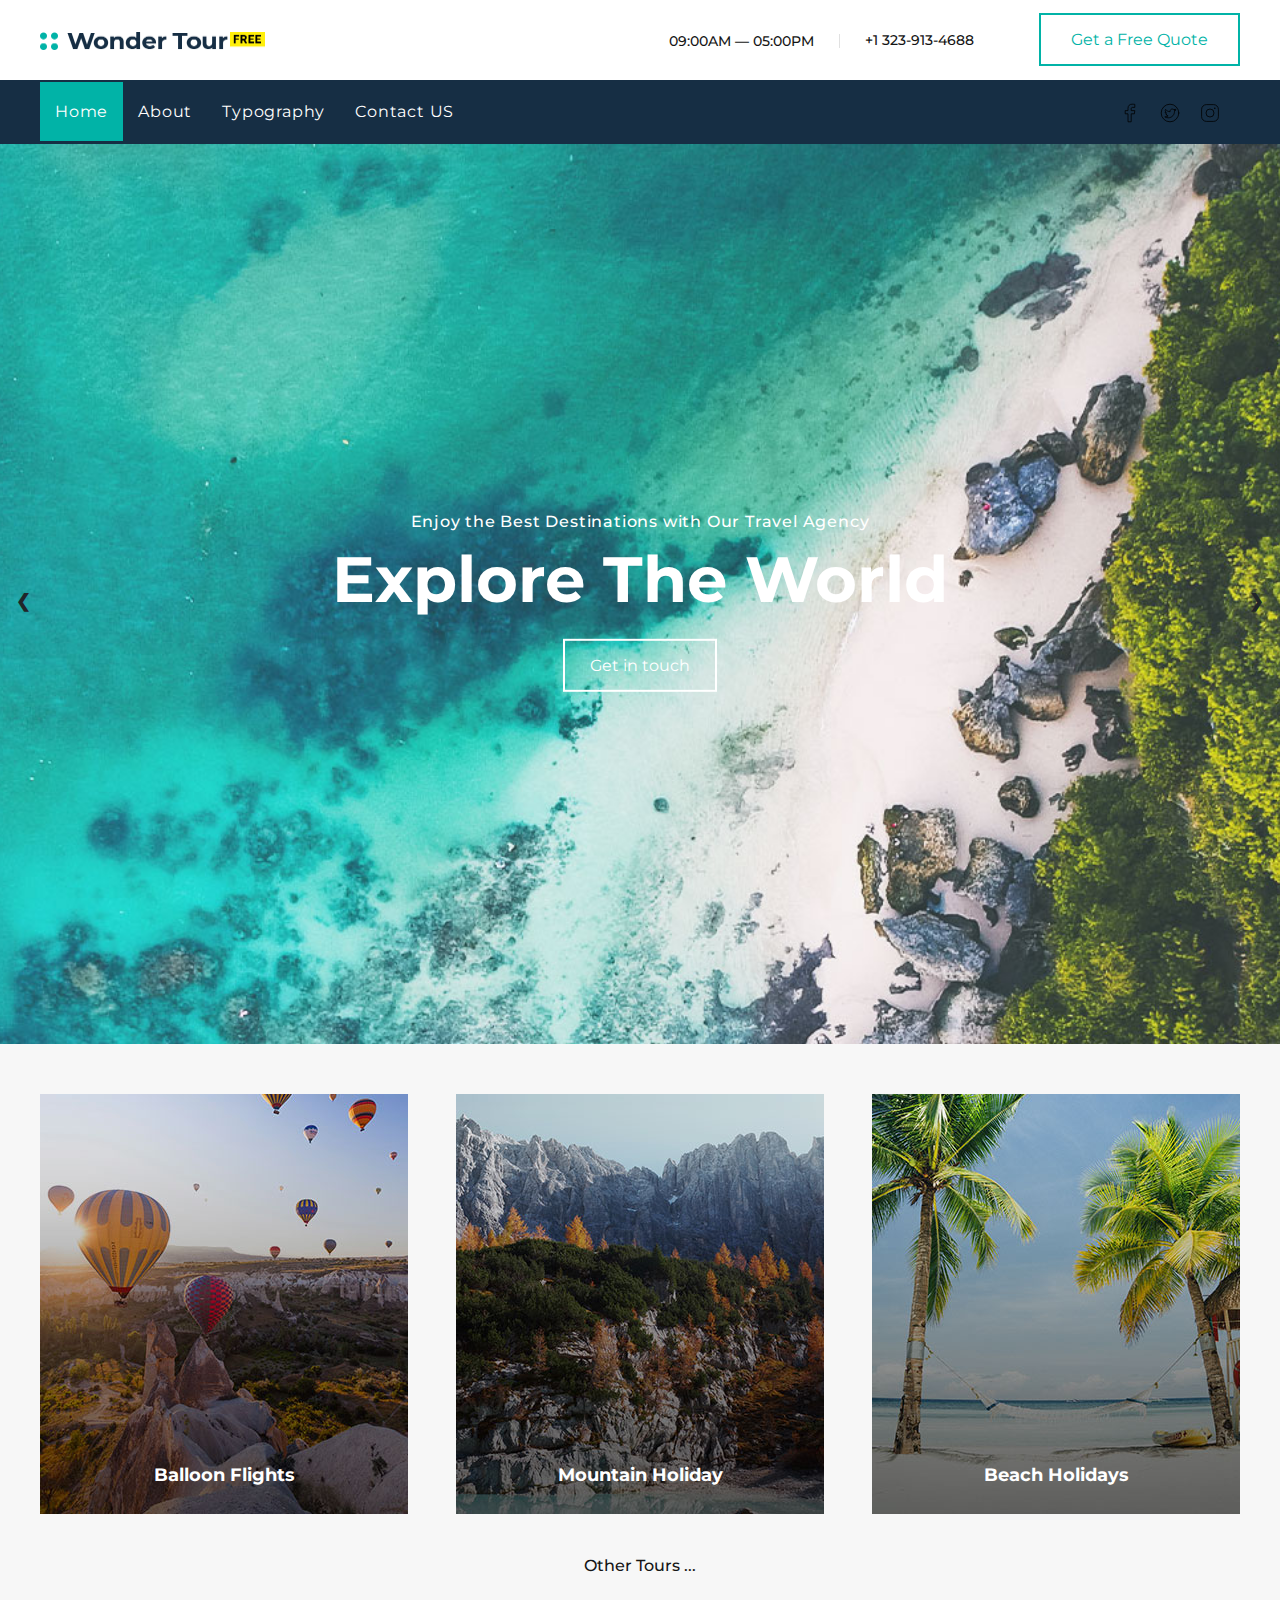
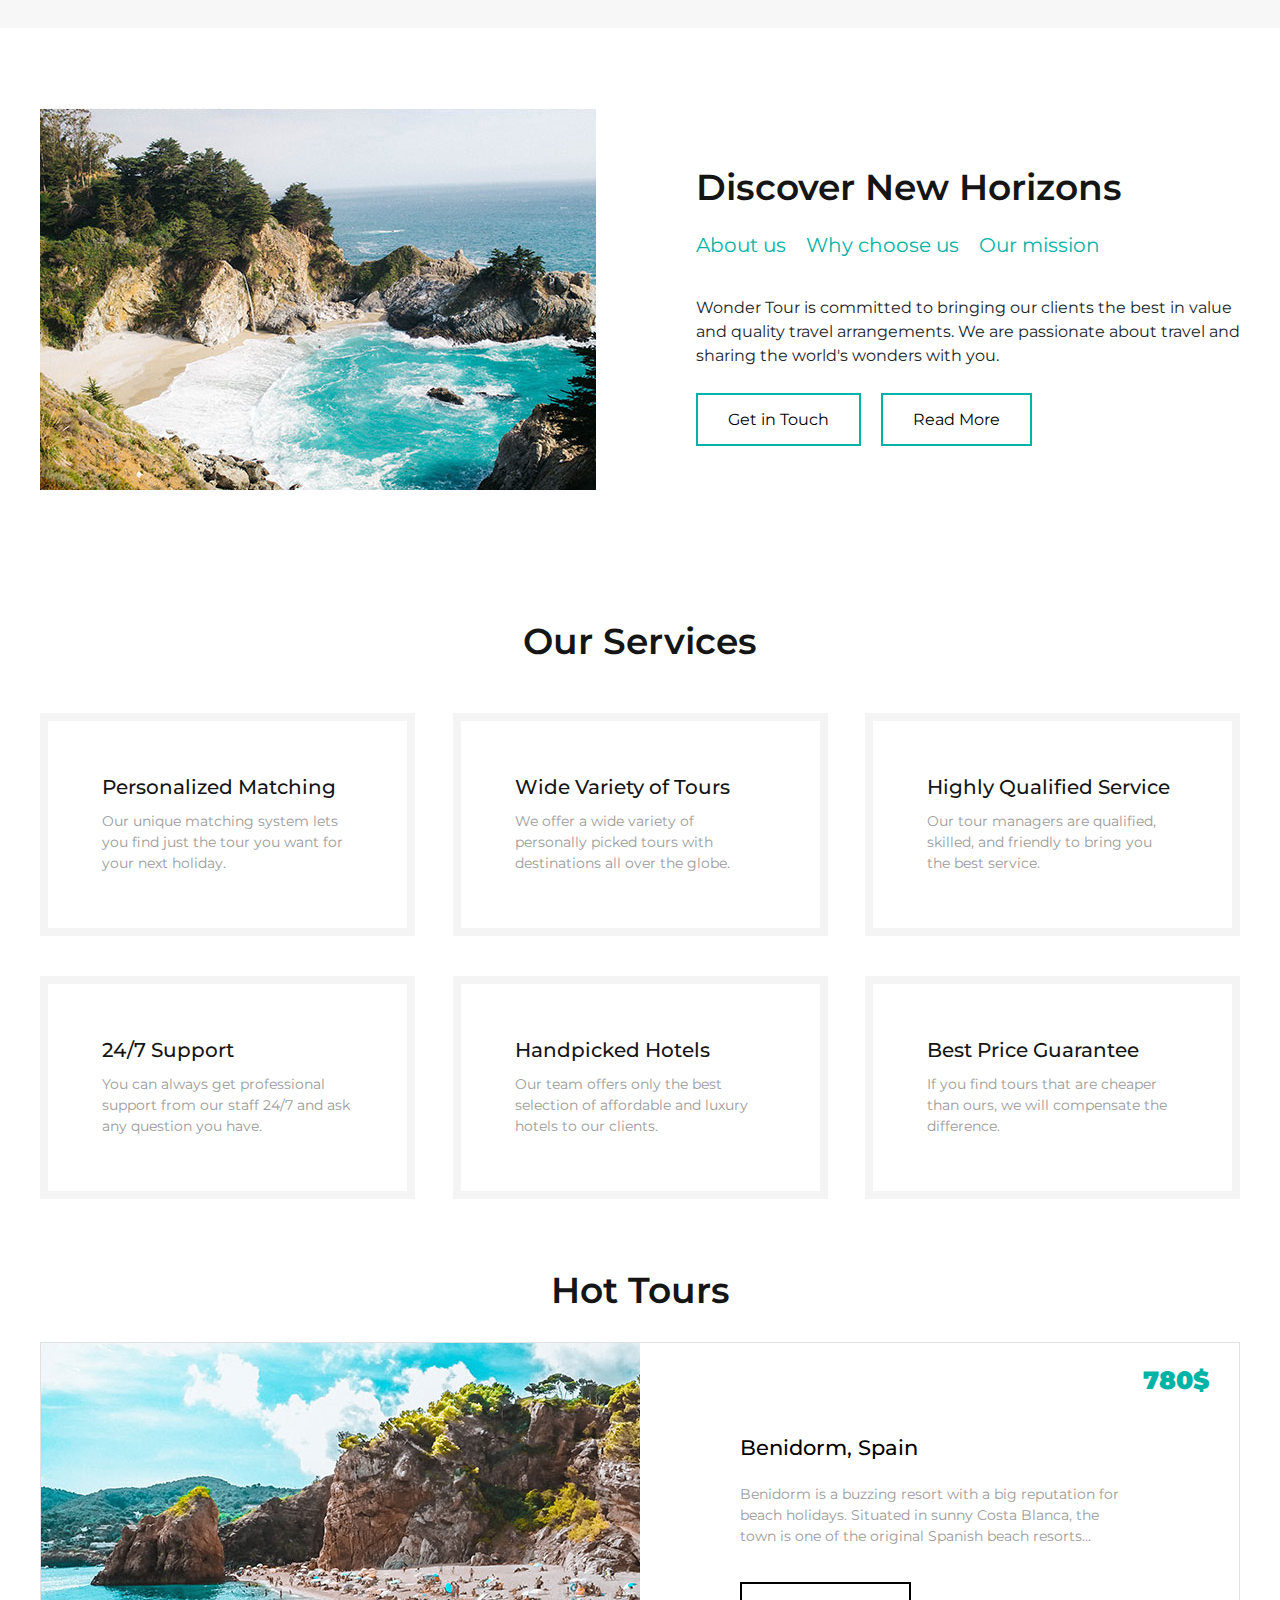
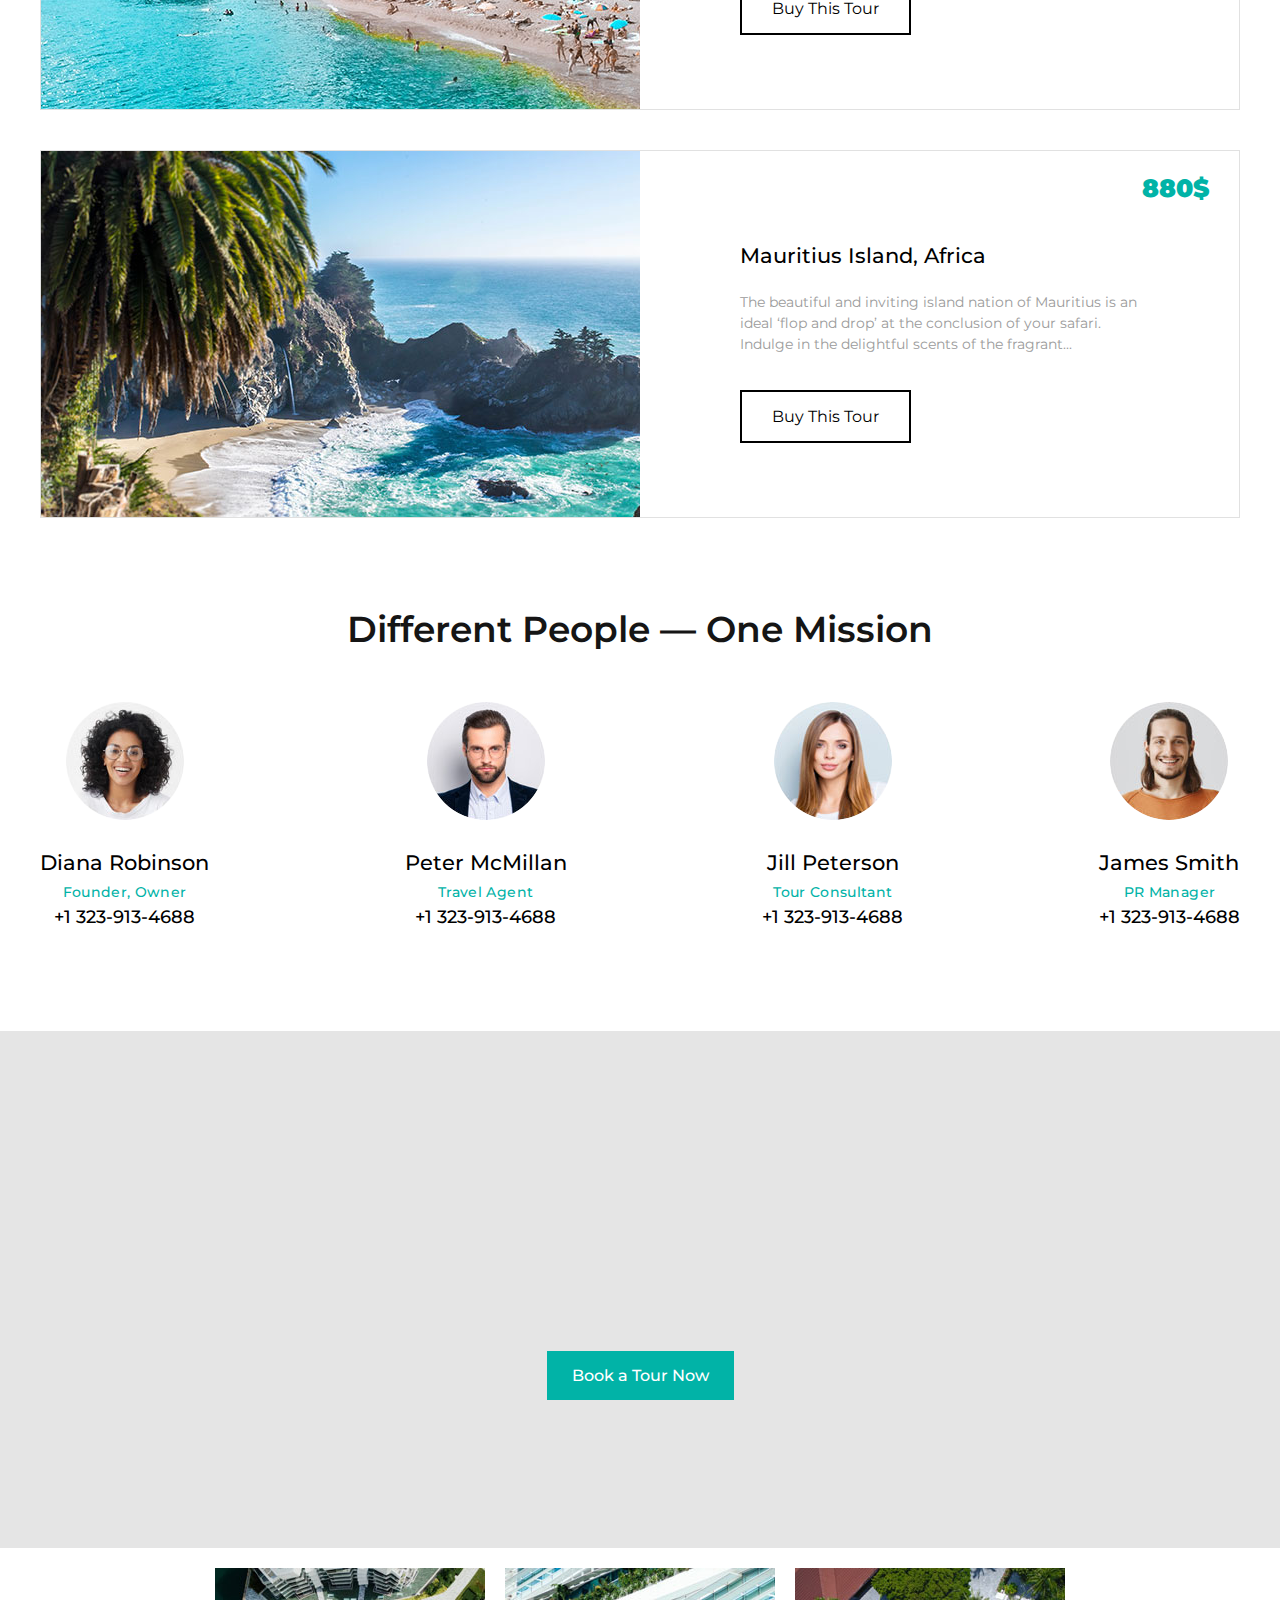
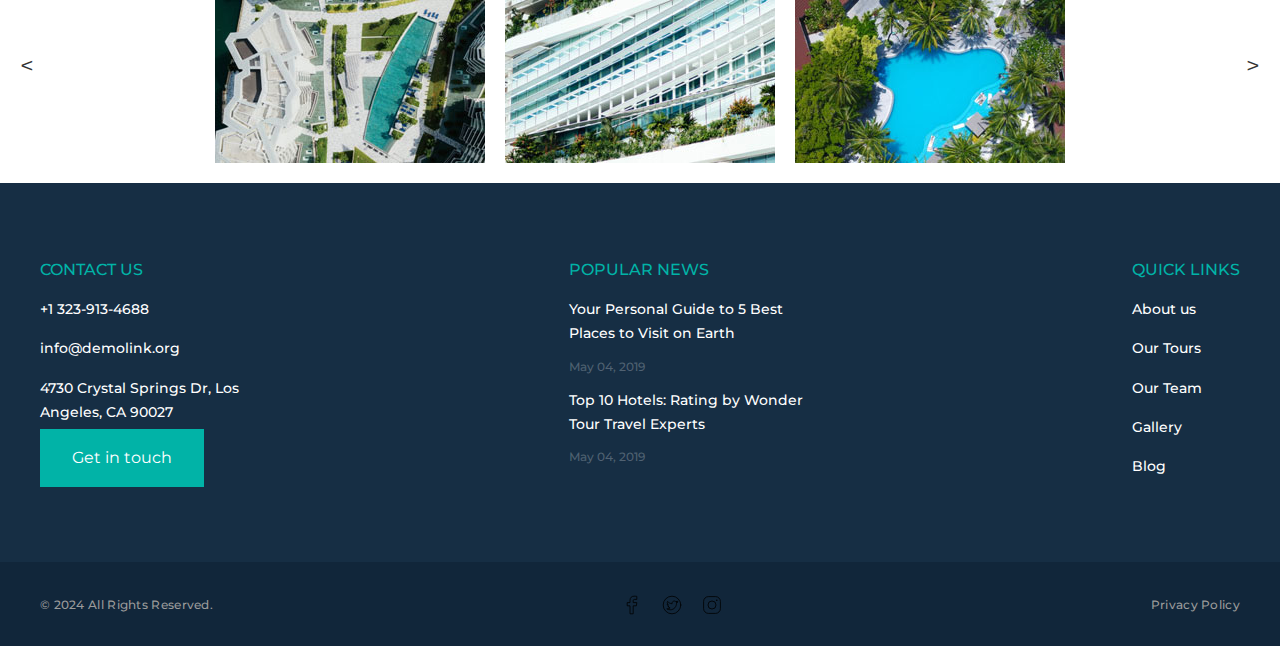
==== commit 2a5c9196: "Add files via upload" ====
--- a/index.html
+++ b/index.html
@@ -294,20 +294,40 @@
 </section>
 <!--Gallery---------------------------------------------------------------------------------->
 <section class="gallery">
-  <div class="gallery__slider-container">
-    <div class="gallery__slider">
+  <button class="prev-btn">&lt;</button>
+  <div class="slider">
+    <div class="slide">
       <img src="img/home/gallery/gallery-image-1-270x195.jpg" alt="Image 1">
+    </div>
+    <div class="slide">
       <img src="img/home/gallery/gallery-image-2-270x195.jpg" alt="Image 1">
+    </div>
+    <div class="slide">
       <img src="img/home/gallery/gallery-image-3-270x195.jpg" alt="Image 1">
+    </div>
+    <div class="slide">
       <img src="img/home/gallery/gallery-image-4-270x195.jpg" alt="Image 1">
+    </div>
+    <div class="slide">
       <img src="img/home/gallery/gallery-image-5-270x195.jpg" alt="Image 1">
+    </div>
+    <div class="slide">
       <img src="img/home/gallery/gallery-image-6-270x195.jpg" alt="Image 1">
+    </div>
+    <div class="slide">
       <img src="img/home/gallery/gallery-image-7-270x195.jpg" alt="Image 1">
     </div>
-    <!--<button class="gallery_prev" onclick="prevSlide()">Previous</button>
-    <button class="gallery_next" onclick="nextSlide()">Next</button>-->
-  </div>
-</section> 
+    <div class="slide">
+      <img src="img/home/gallery/gallery-image-1-270x195.jpg" alt="Image 1">
+    </div>
+    <div class="slide">
+      <img src="img/home/gallery/gallery-image-2-270x195.jpg" alt="Image 1">
+    </div>
+    <!-- Додайте інші картинки тут -->
+  </div>
+  <button class="next-btn">&gt;</button>
+</section>
+
 <!--Footer----------------------------------------------------------------------------------->
 <section class="footer">
   <div class="container">
--- a/css/style.css
+++ b/css/style.css
@@ -605,41 +605,71 @@
   z-index: 2;
 }
 
-.gallery__slider-container {
+.gallery {
   position: relative;
-  width: 100%;
+  margin: 20px 10px;
+}
+.gallery .slider {
+  display: flex;
+  justify-content: center;
   overflow: hidden;
-  padding: 70px 0;
-}
-
-.gallery__slider {
-  display: flex;
   transition: transform 0.5s ease;
 }
-.gallery__slider img {
-  width: 100%;
+.gallery .slide {
+  flex: 0 0 auto;
+  width: 270px;
+  margin: 0 10px;
+  scroll-snap-align: start;
+  transition: transform 0.3s ease;
+}
+.gallery .slide img {
+  max-width: 100%;
   height: auto;
-}
-
-.gallery_prev, .gallery_next {
+  transition: transform 0.5s ease;
+}
+.gallery .slide img:hover {
+  transform: scale(1.1);
+}
+.gallery .prev-btn,
+.gallery .next-btn {
   position: absolute;
   top: 50%;
   transform: translateY(-50%);
-  padding: 10px 20px;
-  background-color: #333;
-  color: #fff;
+  border-radius: 3px 0 0 3px;
   border: none;
+  padding: 16px;
+  transition: 0.6s ease;
   cursor: pointer;
-}
-
-.gallery_prev {
-  left: 10px;
-}
-
-.gallery_next {
-  right: 10px;
-}
-
+  font-size: 24px;
+  color: #333;
+  padding: 10px;
+  transition: 0.6s ease;
+  background-color: transparent;
+}
+.gallery .prev-btn:hover,
+.gallery .next-btn:hover {
+  background-color: #01b3a7;
+  color: #000;
+}
+.gallery .prev-btn {
+  left: 0;
+}
+.gallery .next-btn {
+  right: 0;
+}
+
+@media only screen and (max-width: 767px) {
+  .slide {
+    flex: 0 0 100%;
+    max-width: 100%;
+  }
+}
+@media only screen and (min-width: 768px) and (max-width: 1023px) {
+  .slide {
+    flex: 0 0 50%;
+    max-width: 50%;
+  }
+}
 .footer {
   background: #162e44;
   width: auto;
@@ -992,14 +1022,30 @@
     padding-right: 10px;
     padding-left: 10px;
   }
+  .header__contact-btn a {
+    font-size: 14px;
+    display: block;
+  }
   .slideshow-container h1 {
     font-size: 12px;
   }
   .slideshow-container h2 {
-    font-size: 40px;
+    font-size: 30px;
+  }
+  .text__btn a {
+    font-size: 12px;
   }
   .hover-image-scale {
     padding: 0;
+  }
+  .hover-image-scale p {
+    font-size: 14px;
+  }
+  .categories {
+    padding-bottom: 35px;
+  }
+  .categories__btn {
+    font-size: 14px;
   }
   .horizons__wrapper-img img {
     width: 100%;
@@ -1029,6 +1075,37 @@
   .tours__wrapper-item {
     padding-right: 0;
   }
+  .tours__wrapper-btn a {
+    font-size: 14px;
+  }
+  .people__wrapper-item {
+    margin-bottom: 20px;
+  }
+  .people__wrapper-subheader a {
+    font-size: 18px;
+  }
+  .people__wrapper-tel a {
+    font-size: 16px;
+  }
+  .subscribe-header {
+    padding-top: 90px;
+    font-size: 30px;
+  }
+  .subscribe-descr {
+    font-size: 14px;
+  }
+  .subscribe-btn {
+    padding-bottom: 100px;
+  }
+  .subscribe-btn a {
+    font-size: 14px;
+  }
+  .footer {
+    padding: 30px 0;
+  }
+  .policy {
+    padding: 25px 0;
+  }
   .policy__wrapper {
     flex-direction: column;
     align-items: center;
